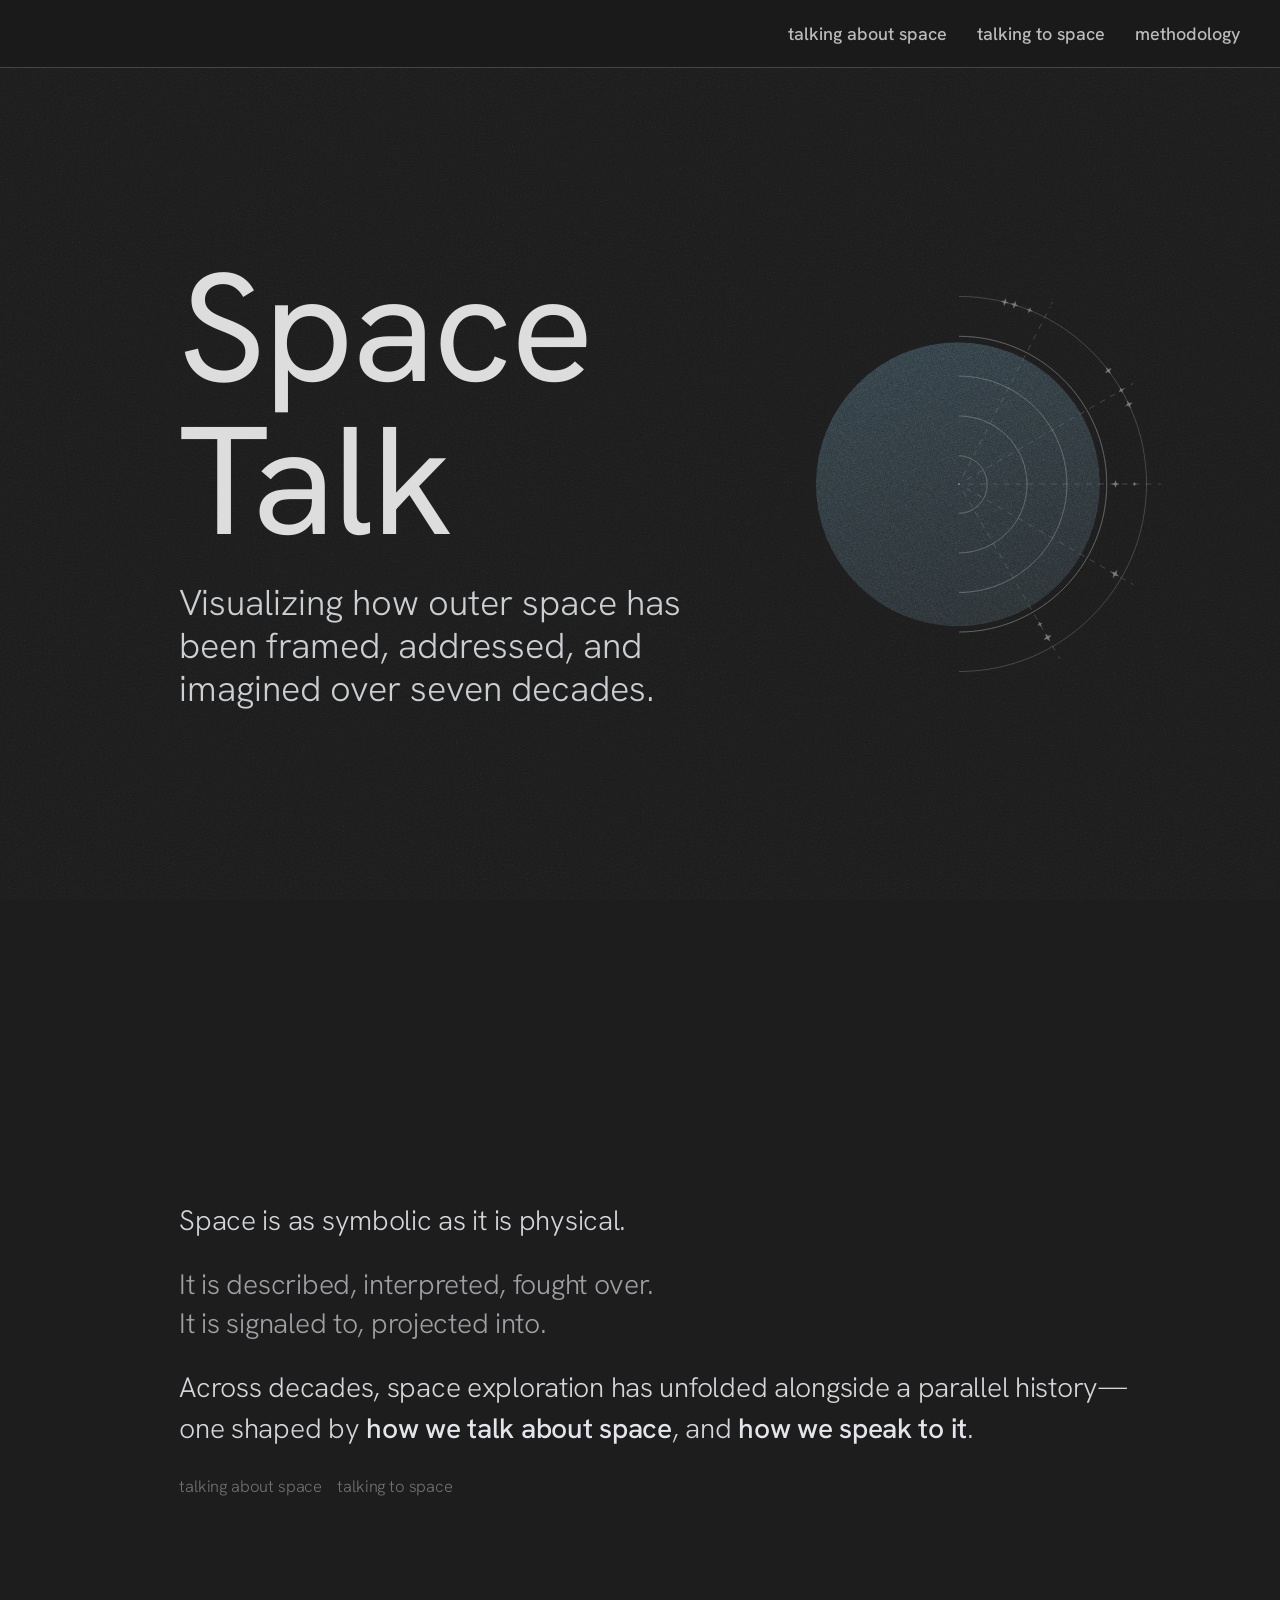
==== index.html @ d5fe33ab "landing / intro copy" ====
<!DOCTYPE html>
<html lang="en">
<head>
  <meta charset="UTF-8">
  <meta name="viewport" content="width=device-width, initial-scale=1.0">
  <title>Space Talk</title>
  <link rel="stylesheet" href="styles.css">
</head>
<body class="tts-body">

<!-- Grain filter for landing page hero texture only -->
<svg aria-hidden="true" width="0" height="0" style="position:absolute;overflow:hidden;clip:rect(0,0,0,0)" focusable="false">
  <defs>
    <filter id="landing-grain" x="0%" y="0%" width="100%" height="100%" color-interpolation-filters="sRGB">
      <feTurbulence type="fractalNoise" baseFrequency="0.62" numOctaves="4" stitchTiles="stitch" result="n"/>
      <feColorMatrix in="n" type="saturate" values="0" result="gn"/>
      <feBlend in="SourceGraphic" in2="gn" mode="soft-light" result="b"/>
      <feComposite in="b" in2="SourceGraphic" operator="in"/>
    </filter>
  </defs>
</svg>

<nav>
  <span class="nav-logo"><a href="index.html">Space Talk</a></span>
  <div class="nav-links">
    <a href="talking_about_space.html"><span class="nav-words"><span class="nav-word">talking</span><span class="nav-word">about</span><span class="nav-word">space</span></span></a>
    <a href="talking_to_space.html"><span class="nav-words"><span class="nav-word">talking</span><span class="nav-word">to</span><span class="nav-word">space</span></span></a>
    <a href="#">methodology</a>
  </div>
</nav>

<div class="tts-page landing-page">

  <!-- Hero: full viewport, title + diagram, grain texture contained here -->
  <header class="landing-hero">
    <div class="landing-hero-component">
      <div class="landing-hero-content">
        <h1>Space Talk</h1>
        <p class="landing-subtitle">Visualizing how outer space has been framed, addressed, and imagined over seven decades.</p>
      </div>
      <div class="landing-hero-diagram" aria-hidden="true"></div>
      <div class="landing-hero-circle" aria-hidden="true"></div>
    </div>
  </header>

  <section class="landing-intro" aria-label="Project introduction">
  <div class="landing-intro-inner">
    
    <p class="landing-intro-line landing-intro-line--lead">
      Space is as symbolic as it is physical.
    </p>

    <div class="landing-intro-pair">
      <p class="landing-intro-line landing-intro-line--pair">
        It is described, interpreted, fought over.
      </p>
      <p class="landing-intro-line landing-intro-line--pair">
        It is signaled to, projected into.
      </p>
    </div>

    <div class="landing-intro-tail">
      <p class="landing-intro-line">
        Across decades, space exploration has unfolded alongside a parallel history—
      </p>
      <p class="landing-intro-line landing-intro-line--echo">
        one shaped by <strong>how we talk about space</strong>, and <strong>how we speak to it</strong>.
      </p>
    </div>

    <p class="landing-entry-placeholder"><a href="talking_about_space.html">talking about space</a> &nbsp;&nbsp; <a href="talking_to_space.html">talking to space</a></p>

  </div>
</section>

</div>

</body>
</html>
---- styles.css ----
@import url('https://fonts.googleapis.com/css2?family=Hanken+Grotesk:wght@300;400;500;600;700&family=Geist+Mono:wght@400;600&display=swap');

*, *::before, *::after { box-sizing: border-box; margin: 0; padding: 0; }

:root {
  --nav-h: 68px; /* fixed nav: 18px padding top + 18px padding bottom + ~32px content */
  --bg: #1d1d1d;
  --c0: #dddddd;
  --c80: rgba(232,232,232,0.88);
  --c65: rgba(232,232,232,0.78);
  --c50: rgba(232,232,232,0.66);
  --c35: rgba(232,232,232,0.56);
  --c20: rgba(232,232,232,0.20);
  --c10: rgba(232,232,232,0.10);
  --font: 'Hanken Grotesk', system-ui, sans-serif;
  --font-main: 'Hanken Grotesk', system-ui, sans-serif;
  --font-mono: 'Geist Mono', monospace;
  --accent-yellow: rgba(214, 208, 121, 0.9);
}

body {
  background: var(--bg);
  font-family: var(--font);
  color: var(--c0);
  -webkit-font-smoothing: antialiased;
  overflow-x: hidden;
}

body.tts-body {
  overflow-x: visible;
}

/* ══════════════════════════════════════════════════════
   GLOBAL GRAIN TEXTURE — talking about / talking to space
   Mirrors the landing-hero::before approach exactly:
   filter applied to a solid bg-coloured layer at fixed opacity.
   The SVG filter is defined inline in each HTML file as #page-grain.
   ══════════════════════════════════════════════════════ */
body.tas-body::after,
body.tts-body::after {
  display: none;
}

/* ══════════════════════════════════════════════════════
   NAV
   ══════════════════════════════════════════════════════ */
nav {
  display: flex; justify-content: space-between; align-items: center;
  padding: 0 40px;
  height: var(--nav-h);
  border-bottom: 0.5px solid rgba(240,240,240,0.20);
  background: #1a1a1a;
  position: fixed; top: 0; left: 0; right: 0; z-index: 10000;
  gap: 20px;
  box-sizing: border-box;
}
.nav-logo {
  font-family: var(--font-main);
  font-size: 20px; font-weight: 600;
  color: var(--c0); display: none;
}
/* Hide logo on landing page only */
body.tts-body:has(.landing-page) .nav-logo { display: none; }
/* Show logo on talking about space and talking to space */
body.tas-body .nav-logo { display: block; }
body.tts-body:not(:has(.landing-page)) .nav-logo { display: block; }
.nav-logo a { color: var(--c0); text-decoration: none; transition: color 0.15s; }
.nav-logo a:hover { color: var(--c65); }
.nav-logo a:visited { color: var(--c0); }
.nav-links { display: flex; gap: 30px; align-items: center; margin-left: auto; }
.nav-links a {
  font-family: var(--font); font-size: 18px; font-weight: 500;
  color: var(--c65); text-decoration: none; transition: color 0.15s;
}
.nav-links a:hover { color: var(--c0); }
.nav-links a.active { color: var(--c0); border-bottom: 1px solid var(--c0); padding-bottom: 1px; }
.nav-words { display: inline; white-space: nowrap; }
.nav-word { display: inline; }
.nav-word + .nav-word::before { content: " "; }
/* Custom nav dropdown — replaces native <select> */
.nav-dropdown {
  position: relative;
}
.nav-dropdown-trigger {
  font-family: var(--font); font-size: 18px; font-weight: 500;
  color: var(--c65); background: transparent; border: none;
  cursor: pointer; padding: 0; transition: color 0.15s;
  display: flex; align-items: center; gap: 5px; line-height: 1;
  text-decoration: none; user-select: none;
}
.nav-dropdown-trigger:hover { color: var(--c0); }
.nav-dropdown-trigger svg { opacity: 0.5; transition: opacity 0.15s, transform 0.15s; flex-shrink: 0; }
.nav-dropdown:hover .nav-dropdown-trigger svg { opacity: 1; transform: rotate(180deg); }
/* invisible bridge so the menu doesn't close when moving from trigger to menu */
.nav-dropdown::after {
  content: ''; position: absolute; top: 100%; left: -20px; right: -20px;
  height: 16px;
}
.nav-dropdown-menu {
  display: none; flex-direction: column;
  position: absolute; top: calc(100% + 14px); right: 0;
  background: #1e1e1e; border: 0.5px solid rgba(240,240,240,0.15);
  min-width: 100px; z-index: 400;
  box-shadow: 0 8px 32px rgba(0,0,0,0.50);
}
.nav-dropdown:hover .nav-dropdown-menu { display: flex; }
.nav-dropdown-item {
  font-family: var(--font); font-size: 15px; font-weight: 400;
  color: var(--c65); text-decoration: none; padding: 9px 20px;
  transition: color 0.12s, background 0.12s; white-space: nowrap;
  display: block; text-align: center;
}
.nav-dropdown-item:hover { color: var(--c0); background: rgba(240,240,240,0.06); font-weight: 600; text-decoration: underline; text-underline-offset: 2px; }
.nav-dropdown-item.active { color: var(--c0); font-weight: 600; }

/* ══════════════════════════════════════════════════════
   PAGE WRAPPERS
   ══════════════════════════════════════════════════════ */
.page     { padding: 36px 100px 80px; padding-top: calc(36px + var(--nav-h)); }

/* Talking about space — column layout so the trends stage can grow with the viewport */
/* `overflow-x: hidden` breaks `position: sticky` for descendants in Chromium; clip avoids horizontal scroll without that side effect. */
body.tas-body {
  overflow-x: clip;
  /* Horizontal inset for `.tas-sticky-chrome` and page gutters */
  --tas-page-pad-x: 100px;
}

.tas-body .page.tas-page {
  display: flex;
  flex-direction: column;
  min-height: 100dvh;
  box-sizing: border-box;
  padding-top: calc(24px + var(--nav-h));
  /* Reduce extra scroll past last chart */
  padding-bottom: 8px;
}

/* Shared page title; section charts have their own h2 + subtitle + controls */
.tas-page-hero {
  flex-shrink: 0;
  margin-bottom: clamp(28px, 4vh, 48px);
  max-width: min(72ch, 100%);
}
.tas-page-title {
  font-family: var(--font-main);
  font-size: clamp(36px, 4.6vw, 46px);
  font-weight: 300;
  line-height: 1.05;
  color: var(--c0);
  margin: 0;
  letter-spacing: -0.02em;
}

/* On this page, chart titles carry the page-title hierarchy */
#rank-section-title,
#bubble-section-title {
  font-family: var(--font-main);
  font-size: clamp(36px, 4.6vw, 46px);
  font-weight: 300;
  line-height: 1.05;
  color: var(--c0);
  letter-spacing: -0.02em;
}

.rank-section {
  flex-shrink: 0;
  flex: 1 1 auto;
  min-height: 0;
  width: 100%;
  display: flex;
  flex-direction: column;
  margin-top: clamp(16px, 2.5vh, 36px);
  padding-left: clamp(20px, 4vw, 100px);
  box-sizing: border-box;
}
.chart-header {
  max-width: 100%;
  margin-bottom: 2px;
}
/* Rank section uses same heading class as Planets (`.bubble-title`) for matching hierarchy */
.chart-header--rank .bubble-title {
  margin: 2px 0 10px;
}
.page-subtitle--rank {
  min-height: 0;
  max-width: min(72ch, 100%);
  margin-bottom: 4px;
}

/* Editorial annotation line under trends subtitle */
.rank-annotation {
  /* More readable measure; keep tight to chart */
  margin: 12px 0 20px;
  max-width: min(92ch, 100%);
  padding-left: 16px;
  border-left: 1px solid rgba(255, 255, 255, 0.60);
  font-family: var(--font-main);
  font-size: 16px;
  line-height: 1.55;
  font-style: italic;
  color: rgba(240, 240, 240, 0.72);
  /* Reduced height to give more space to chart */
  min-height: 40px;
}
.rank-annotation:empty {
  display: none;
  min-height: 0;
}
.rank-toolbar,
.bubble-toolbar {
  margin-top: 0;
  margin-bottom: 0;
}
.filters.filters--inline {
  margin-bottom: 10px;
}
@media (min-width: 769px) {
  .filters.filters--inline {
    margin-bottom: 14px;
  }
}
/* Planets: pull bubble chart a touch closer to source selects (trends section unchanged) */

/* (transition panel now uses .scrolly-pull directly — no wrapper needed) */

/* Animate chart lines from left to right on initial load */
/* (Animation is injected via injectTrendsAnimationCSS() in JS) */
/* Do not redefine here - let the JS-injected animation take priority */

/* Vertical decade grid lines: dashed style */
.rank-svg line[class*="decade"],
.rank-svg line[stroke-dasharray] {
  stroke-dasharray: 3, 3;
}
.bubble-header .filters.filters--inline {
  margin-bottom: 10px;
}
@media (min-width: 769px) {
  .bubble-header .filters.filters--inline {
    margin-bottom: 14px;
  }
}
.bubble-section {
  /* Flex column so the viz can be vertically centered in remaining viewport */
  flex: 1 1 auto;
  min-height: 0; /* inside scrolly: do not demand full viewport height */
  display: flex;
  flex-direction: column;
  margin-top: clamp(16px, 2vh, 40px); /* tighter top margin inside the sticky frame */
}

/* Outside scrolly (standalone page), restore the spacious margin */
.page > .bubble-section {
  min-height: calc(100dvh - var(--nav-h));
  margin-top: clamp(40px, 6vh, 88px);
}

/* Standalone planets section when outside scrolly structure (after transition section) */
.tas-page > .bubble-section {
  min-height: calc(100dvh - var(--nav-h));
  margin-top: clamp(40px, 6vh, 88px);
  width: 100%;
  padding-left: clamp(20px, 4vw, 100px);
  padding-right: clamp(20px, 4vw, 100px);
  box-sizing: border-box;
}

/* Center the legend + cluster vertically within the section */
body.tas-body .bubble-section #legend-chart-wrap {
  flex: 1 1 auto;
  min-height: 0;
  align-items: center;
  margin-top: auto;
  margin-bottom: auto;
}
body.tas-body .bubble-section #chart-wrap {
  display: flex;
  align-items: center;
  min-height: 0;
  margin-left: 108px;
}
/* Align bubble chart SVG with rank chart data area */
body.tas-body .bubble-section #bubble-svg {
  margin-left: -108px;
  width: calc(100% + 108px);
}
/* In drilldown: remove right padding from planets section so drilldown SVG can 
   reach the same right edge as the rank chart. The right padding of the rank chart
   section (rank-section) is 0; planets section normally has padding-right. */
body.tas-body .bubble-section.drilldown-active {
  padding-right: 0;
}
/* Drilldown only: SVG spans the full legend-chart-wrap width.
   chart-wrap has margin-left:108px so the SVG pulls left by 108px to recover that space.
   The SVG viewBox is set to legend-chart-wrap.clientWidth in drillSvgW(), so the
   rendered canvas exactly matches the rank chart above. */
body.tas-body .bubble-section #bubble-svg.drilldown-svg {
  margin-left: -108px;
  width: calc(100% + 108px);
  overflow: visible;
  display: block;
}
.bubble-header-main .bubble-drill-row {
  margin-top: 4px;
  margin-bottom: 6px; /* keep back button clear of SVG on short screens */
}
.bubble-drill-row {
  display: flex;
  flex-direction: row;
  flex-wrap: wrap;
  align-items: center;
  gap: 12px 20px;
  padding-top: 4px;
  /* Reserve space so switching between overview/drilldown doesn't shift layout */
  min-height: 44px;
  width: 100%;
  max-width: 100%;
  box-sizing: border-box;
}
/* In overview mode (hidden), collapse completely to allow bubbles to move up */
.bubble-drill-row[hidden] {
  display: none !important;
  visibility: hidden;
  pointer-events: none;
  min-height: 0;
  padding: 0;
  margin: 0;
}
.bubble-drill-label {
  font-family: var(--font-main);
  margin-left: auto;
  text-align: right;
  min-width: 0;
  line-height: 1.25;
}
/* Theme/actor title: sized up; color set inline to match rank-chart stroke (lightenHex + TREND_CHART_LIGHTEN) */
.bubble-drill-label .bubble-drill-name {
  font-size: clamp(22px, 2.5vw, 30px);
  font-weight: 500;
  letter-spacing: -0.02em;
}
button.bubble-back.back-link {
  background: none;
  border: none;
  padding: 8px 4px 8px 0;
  margin-top: 0;
  font-family: var(--font-mono);
  font-size: 18px;
  font-weight: 500;
  letter-spacing: 0.06em;
  line-height: 1.2;
  text-align: left;
  min-height: 44px;
  display: none;
  align-items: center;
  box-sizing: border-box;
}
.bubble-drill-row .bubble-back.back-link.visible {
  display: inline-flex;
}

/* TTS: hero (full viewport) + viz screen (full viewport) + detail */
.tts-page {
  padding: 28px 100px 18px;
  padding-top: calc(22px + var(--nav-h));
  margin-left: 0;
  max-width: 100%;
  overflow: visible;
  position: relative;
  display: flex;
  flex-direction: column;
  min-height: calc(100dvh - var(--nav-h));
}

body.tts-body .tts-page {
  padding-left: clamp(20px, 4vw, 72px);
  padding-right: clamp(20px, 4vw, 72px);
  min-height: auto;
  width: 100%;
  min-width: 0;
  max-width: 100%;
  box-sizing: border-box;
}
/* Landing page: full-bleed column layout with no side padding (sections control their own) */
body.tts-body .tts-page.landing-page {
  padding: 0;
  display: flex;
  flex-direction: column;
}

.tts-page #chart-wrap::after {
  display: none;
}

/* Talking to space — first screen: title + intro
   Height matches viewport below fixed nav + page top offset (22px), so the viz block
   does not peek above the fold. */
.page-hero {
  flex-shrink: 0;
  width: calc(100% + clamp(20px, 4vw, 72px));
  min-width: 0;
  max-width: none;
  min-height: calc(100svh - var(--nav-h) - 22px);
  display: flex;
  flex-direction: column;
  justify-content: center;
  box-sizing: border-box;
  padding: 12px 0 28px;
  margin-right: calc(-1 * clamp(20px, 4vw, 72px));
}

.hero-container {
  width: 100%;
  height: 100%;
  display: grid;
  grid-template-columns: 1fr 1fr;
  gap: clamp(20px, 4vw, 60px);
  align-items: center;
  box-sizing: border-box;
  padding: 0 clamp(12px, 3vw, 40px);
}
.hero-inner {
  width: 100%;
  max-width: 100%;
  text-align: left;
  min-width: 0;
}
.hero-inner h1 {
  margin: 0 0 1.2em;
  font-size: clamp(40px, 7.5vw, 88px);
  font-weight: 300;
  line-height: 1.02;
  letter-spacing: -0.02em;
}
.scrolly-pull .accent {
  font-style: normal;
  color: var(--accent-yellow);
}
.accent {
  font-style: italic;
  color: var(--accent-yellow);
}
.page-intro {
  font-family: var(--font-main);
  font-size: clamp(18px, 1.75vw, 24px);
  font-weight: 300;
  line-height: 1.45;
  letter-spacing: -0.01em;
  color: rgba(240, 240, 240, 0.92);
  max-width: min(32rem, 100%);
  margin: 0;
  min-height: 1.5em;
}
.hero-inner .back-link {
  display: block;
  margin-top: 18px;
}
.hero-image-wrap {
  width: 100%;
  height: 100%;
  display: flex;
  align-items: center;
  justify-content: flex-end;
  min-width: 0;
  overflow: visible;
}
.hero-image {
  width: 100%;
  height: 50vh;
  max-height: 60vh;
  object-fit: contain;
  opacity: 0.1;
  pointer-events: none;
}

/* Desktop: visual opener is scrolly — keep hero in DOM for #page-title + decade JS (visually hidden) */
@media (min-width: 901px) {
  body.tts-body .tts-page > .page-hero {
    position: absolute;
    width: 1px;
    height: 1px;
    padding: 0;
    margin: -1px;
    overflow: hidden;
    clip-path: inset(50%);
    white-space: nowrap;
    border: 0;
  }
  body.tas-body .page.tas-page > .page-hero {
    position: absolute;
    width: 1px;
    height: 1px;
    padding: 0;
    margin: -1px;
    overflow: hidden;
    clip-path: inset(50%);
    white-space: nowrap;
    border: 0;
  }
}

/* Talking to space — intro scrolly (desktop): rail sets scroll height; sticky panel switches via [data-phase] */
#scrolly {
  position: relative;
  width: 100%;
  min-width: 0;
  overflow-x: clip;
}

#tas-charts-scrolly {
  position: relative;
  width: 100%;
  min-width: 0;
  overflow-x: clip;
}

@media (max-width: 900px) {
  /* On mobile, scrolly sections flow as normal vertical content — no sticky, no rail. */
  #scrolly,
  #tas-charts-scrolly {
    display: block;
  }

  /* Rail is just spacer height for desktop scroll — hide on mobile */
  #scrolly .scrolly-rail,
  #tas-charts-scrolly .scrolly-rail {
    display: none;
  }

  /* Undo the desktop grid-overlap stacking */
  #scrolly .scrolly-stack,
  #tas-charts-scrolly .scrolly-stack {
    display: block;
  }

  /* Sticky panel becomes normal flow */
  #scrolly .scrolly-sticky,
  #tas-charts-scrolly .scrolly-sticky {
    position: static;
    height: auto;
    min-height: 0;
    max-height: none;
    width: 100%;
  }

  #scrolly .scrolly-sticky-inner,
  #tas-charts-scrolly .scrolly-sticky-inner {
    position: static;
    width: 100%;
    max-width: 100%;
    padding: 0 clamp(20px, 5vw, 40px);
    height: auto;
    min-height: 0;
  }

  /* Show all panels as stacked blocks — remove opacity/visibility/absolute hiding */
  #scrolly .scrolly-panel,
  #tas-charts-scrolly .scrolly-panel {
    position: static;
    opacity: 1;
    visibility: visible;
    height: auto;
    max-height: none;
    display: block;
    transition: none;
    margin-bottom: clamp(32px, 6vh, 64px);
  }

  /* Intro panel (big title + lede): show as normal page hero */
  #scrolly .scrolly-panel[data-panel="intro"] {
    padding: clamp(32px, 6vh, 64px) 0 clamp(20px, 4vh, 40px);
  }

  /* Hazard image panels (frontier/race/risk/market): stacked layout */
  #scrolly .scrolly-panel[data-panel="frontier"],
  #scrolly .scrolly-panel[data-panel="race"],
  #scrolly .scrolly-panel[data-panel="risk"],
  #scrolly .scrolly-panel[data-panel="market"] {
    padding: clamp(24px, 4vh, 48px) 0;
    flex-direction: column;
    align-items: flex-start;
  }

  /* Protagonists panel */
  #scrolly .scrolly-panel[data-panel="protagonists"] {
    padding: clamp(24px, 4vh, 48px) 0;
  }

  /* Hazard images on mobile: smaller, inline right of text */
  .scrolly-hazard-image {
    position: static;
    display: block;
    max-width: 80vw;
    max-height: 40vh;
    opacity: 0.35;
    margin: clamp(16px, 3vh, 28px) 0 0;
    transform: none;
  }

  /* Progressive pull text */
  .scrolly-progressive {
    padding: 0;
  }

  /* Intro block on mobile */
  .scrolly-intro-block {
    min-height: 0;
    padding: 0;
  }

  /* Talking-to-space split layout: stack to single column */
  .scrolly-split {
    grid-template-columns: 1fr;
    gap: clamp(16px, 3vh, 24px);
  }
  .scrolly-split--img-right {
    grid-template-columns: 1fr;
  }
  .scrolly-col--img {
    order: -1;
  }
  .scrolly-photo {
    max-width: min(280px, 75vw);
    max-height: min(45vh, 340px);
  }

  /* Abundance lines on mobile: all visible, no triggers needed */
  .scrolly-line {
    opacity: 1;
    transform: none;
    transition: none;
  }
  .scrolly-line--intro {
    opacity: 1;
    white-space: normal;
    transition: none;
  }
  .scrolly-line--protagonists {
    opacity: 1;
    transform: none;
    transition: none;
  }

  /* Rank chart panel on mobile */
  #tas-charts-scrolly .scrolly-panel[data-panel="trends"] {
    padding: clamp(16px, 3vh, 32px) 0;
  }

  /* Rank stage on mobile: don't demand full vh */
  .rank-stage {
    min-height: min(62vh, calc(100dvh - 140px));
    max-height: min(72vh, calc(100dvh - 80px));
    width: 100%;
    max-width: 100%;
    margin-left: 0;
    padding: 4px 0 6px 0;
  }

  /* Rank section on mobile: left pad matches page gutter */
  .rank-section {
    padding-left: clamp(20px, 5vw, 40px);
    margin-top: clamp(20px, 3vh, 40px);
  }

  /* Intro image is decorative background — hide on mobile */
  .scrolly-intro-image {
    display: none;
  }

  /* Intro block: no full-screen height demand on mobile */
  .scrolly-intro-block {
    min-height: 0;
    padding: clamp(12px, 2vh, 24px) 0;
  }

  /* Display title in intro panel: smaller on mobile */
  .scrolly-display-title {
    font-size: clamp(28px, 7vw, 44px);
  }

  /* Pull text: normal size on mobile */
  .tas-body #scrolly .scrolly-pull {
    font-size: clamp(18px, 4.5vw, 26px);
    padding: 0;
  }

  /* Lede text in intro */
  .scrolly-lede {
    font-size: clamp(16px, 4vw, 20px);
  }

  /* Protagonists lines: always visible on mobile (no scroll-reveal) */
  .scrolly-line--protagonists {
    opacity: 1 !important;
    transform: none !important;
  }

  /* Talking_to_space page-hero on mobile */
  .tts-page .page-hero {
    min-height: 0;
    height: auto;
    padding: clamp(20px, 4vh, 40px) clamp(20px, 5vw, 40px) clamp(16px, 3vh, 32px);
  }

}

.scrolly-stack {
  display: grid;
  grid-template-columns: 1fr;
  grid-template-rows: 1fr;
}

.scrolly-stack > * {
  grid-area: 1 / 1;
  min-width: 0;
}

.scrolly-rail {
  display: flex;
  flex-direction: column;
  pointer-events: none;
  z-index: 0;
}

.scrolly-track {
  flex-shrink: 0;
  width: 100%;
  min-height: 100vh;
  box-sizing: border-box;
}

/* Last track needs extra height to give the protagonists panel dwell time */
.scrolly-track[data-scrolly-phase="protagonists"] {
  min-height: 160vh;
}

/* "done" track: fires almost instantly — the sticky fades out, then the next
   section (rank chart or viz-screen) is already entering the viewport from below.
   The fade transition (0.22s on the panel) handles the visual handoff cleanly. */
.scrolly-track[data-scrolly-phase="done"] {
  min-height: 10px;
}

.scrolly-track--curtain {
  min-height: 50vh;
}

.scrolly-track--abundance {
  display: flex;
  flex-direction: column;
  justify-content: space-evenly;
}

.abundance-trigger {
  height: 20vh;
  width: 100%;
}

.abundance-trigger--pause {
  height: 65vh;
}

.protagonists-trigger {
  height: 20vh;
  width: 100%;
}

.protagonists-trigger--pause {
  height: 65vh;
}

.scrolly-sticky {
  position: sticky;
  top: calc(var(--nav-h) + 10px);
  z-index: 1;
  align-self: start;
  width: 100%;
  min-height: calc(100svh - var(--nav-h) - 20px);
  height: calc(100svh - var(--nav-h) - 20px);
  max-height: calc(100dvh - var(--nav-h) - 20px);
  display: flex;
  align-items: stretch;
  justify-content: center;
}

.scrolly-sticky-inner {
  position: relative;
  width: 100%;
  max-width: min(1120px, 100%);
  margin: 0 auto;
  padding: 0 clamp(12px, 3vw, 40px);
  box-sizing: border-box;
  flex: 1;
  min-height: 0;
  overflow: visible;
}

/* Chart panels need the full viewport width — remove the 1120px cap so the
   bump chart and bubble chart use all available horizontal space. */
.scrolly-panel[data-panel="trends"] .scrolly-sticky-inner,
.scrolly-panel[data-panel="planets"] .scrolly-sticky-inner,
#tas-charts-scrolly .scrolly-sticky-inner {
  max-width: 100%;
}

.scrolly-panel {
  position: absolute;
  inset: 0;
  margin: auto;
  width: 100%;
  max-height: 100%;
  /* overflow: visible lets SVG end-labels and bubble charts paint past their own
     bounding boxes without clipping. The inner-scroll bug was caused by
     overflow: auto on a flex container with max-height — removing auto (not
     switching to hidden) is the correct fix. */
  overflow: visible;
  display: flex;
  align-items: center;
  justify-content: flex-start;
  opacity: 0;
  visibility: hidden;
  transition: opacity 0.22s ease, visibility 0.22s ease;
}

.scrolly-sticky-inner[data-phase="intro"] .scrolly-panel[data-panel="intro"],
.scrolly-sticky-inner[data-phase="pioneer"] .scrolly-panel[data-panel="pioneer"],
.scrolly-sticky-inner[data-phase="voyager"] .scrolly-panel[data-panel="voyager"],
.scrolly-sticky-inner[data-phase="arecibo"] .scrolly-panel[data-panel="arecibo"],
.scrolly-sticky-inner[data-phase="abundance"] .scrolly-panel[data-panel="abundance"],
.scrolly-sticky-inner[data-phase="projection"] .scrolly-panel[data-panel="projection"],
.scrolly-sticky-inner[data-phase="frontier"] .scrolly-panel[data-panel="frontier"],
.scrolly-sticky-inner[data-phase="race"] .scrolly-panel[data-panel="race"],
.scrolly-sticky-inner[data-phase="risk"] .scrolly-panel[data-panel="risk"],
.scrolly-sticky-inner[data-phase="market"] .scrolly-panel[data-panel="market"],
.scrolly-sticky-inner[data-phase="protagonists"] .scrolly-panel[data-panel="protagonists"],
.scrolly-sticky-inner[data-phase="discovery"] .scrolly-panel[data-panel="discovery"],
.scrolly-sticky-inner[data-phase="rivalry"] .scrolly-panel[data-panel="rivalry"],
.scrolly-sticky-inner[data-phase="summary"] .scrolly-panel[data-panel="summary"],
.scrolly-sticky-inner[data-phase="trends"] .scrolly-panel[data-panel="trends"],
.scrolly-sticky-inner[data-phase="planets"] .scrolly-panel[data-panel="planets"] {
  opacity: 1;
  visibility: visible;
}

/* Chart panels must fill the sticky frame as a flex column so charts can size to available height */
.scrolly-panel[data-panel="trends"],
.scrolly-panel[data-panel="planets"] {
  align-items: stretch;
  justify-content: flex-start;
  display: flex;
  flex-direction: column;
  /* Breathing room so charts don't press against nav or bottom edge */
  padding-top: clamp(8px, 1.5vh, 20px);
  padding-bottom: clamp(10px, 2vh, 28px);
}

.scrolly-sticky-inner[data-phase="curtain"] .scrolly-panel[data-panel="abundance"] {
  opacity: 0.22;
  visibility: visible;
}

/* Fade out protagonists panel as it exits during curtain phase (intro scrolly section) */
.scrolly-sticky-inner[data-phase="curtain"] .scrolly-panel[data-panel="protagonists"] {
  opacity: 0.22;
  visibility: visible;
}

/* "done" and "blank" phases: no panel visible.
   "done" = zone 1 fade-out after protagonists.
   "blank" = zone 2 intro before rank chart appears — keeps the sticky frame
   invisible while the section first enters the viewport so the rank chart
   switches in-place on scroll rather than rising from below. */
.scrolly-sticky-inner[data-phase="done"] .scrolly-panel,
.scrolly-sticky-inner[data-phase="blank"] .scrolly-panel {
  opacity: 0;
  visibility: hidden;
}

.scrolly-panel[data-panel="intro"] {
  align-items: stretch;
  justify-content: flex-start;
  overflow: visible;
}

/* Progressive panels: anchor top so the first line stays fixed as more lines stack below */
.scrolly-panel[data-panel="frontier"],
.scrolly-panel[data-panel="race"],
.scrolly-panel[data-panel="risk"],
.scrolly-panel[data-panel="market"] {
  align-items: flex-start;
  /* Position content so the first line sits at ~45% height (visually centered),
     and subsequent lines grow downward from that anchor */
  padding-top: calc(45vh - var(--nav-h) - 2em);
}

/* Protagonists and transition panels: same vertical anchor as frontier panels
   so all interstitial text screens sit at the same height on screen. */
.scrolly-panel[data-panel="protagonists"],
.scrolly-panel[data-panel="transition"] {
  align-items: flex-start;
  padding-top: calc(45vh - var(--nav-h) - 2em);
}

.scrolly-intro-image {
  position: absolute;
  right: -12vw;
  top: 50%;
  transform: translateY(-50%);
  pointer-events: none;
  z-index: 0;
  transition: opacity 0.22s ease;
}

.scrolly-intro-image img {
  height: min(110vh, 880px);
  width: auto;
  opacity: 0.065;
  mix-blend-mode: screen;
  pointer-events: none;
  object-fit: contain;
  display: block;
  transform: translateX(15%);
}

.scrolly-intro-block {
  width: 100%;
  max-width: min(50rem, 100%);
  min-height: min(100%, calc(100svh - var(--nav-h) - 48px));
  display: flex;
  flex-direction: column;
  justify-content: center;
  gap: clamp(24px, 4.5vh, 40px);
  box-sizing: border-box;
  padding: clamp(12px, 3vh, 36px) 0;
  margin-right: auto;
  margin-left: 0;
}

.scrolly-display-title {
  margin: 0;
  font-family: var(--font-main);
  font-size: clamp(34px, 5.8vw, 72px);
  font-weight: 300;
  line-height: 1.06;
  letter-spacing: -0.025em;
  color: var(--c0);
}

.scrolly-lede {
  margin: 0;
  width: 100%;
  max-width: 34rem;
  font-family: var(--font-main);
  font-size: 24px;
  font-weight: 300;
  line-height: 1.45;
  letter-spacing: -0.01em;
  color: rgba(240, 240, 240, 0.92);
}

.scrolly-split {
  display: grid;
  grid-template-columns: minmax(0, 0.95fr) minmax(0, 1.05fr);
  gap: clamp(16px, 3.5vw, 36px);
  align-items: center;
  width: 100%;
  max-width: 100%;
}

.scrolly-split--img-right {
  grid-template-columns: minmax(0, 1.05fr) minmax(0, 0.95fr);
}

@media (max-width: 720px) {
  .scrolly-split {
    grid-template-columns: 1fr;
  }
  .scrolly-split--img-right {
    grid-template-columns: 1fr;
  }
}

.scrolly-col--img {
  display: flex;
  align-items: center;
  justify-content: center;
}

.scrolly-img-wrap {
  display: flex;
  flex-direction: column;
  align-items: center;
  gap: 10px;
}

.scrolly-photo,
.scrolly-bitmap {
  max-width: 100%;
  height: auto;
  object-fit: contain;
  border-radius: 4px;
  filter: saturate(0.4) brightness(0.92);
}

.scrolly-photo {
  max-width: min(320px, 100%);
  max-height: min(55vh, 420px);
}

.scrolly-bitmap {
  width: 100%;
  max-width: min(480px, 100%);
  image-rendering: pixelated;
  image-rendering: crisp-edges;
}


.scrolly-object-label {
  margin: 12px 0 0;
  font-family: var(--font-mono);
  font-size: 11px;
  letter-spacing: 0.12em;
  color: var(--accent-yellow);
  text-transform: uppercase;
  text-align: left;
  opacity: 0.8;
}

.scrolly-object {
  margin: 0 0 12px;
  font-family: var(--font-main);
  font-size: clamp(22px, 2.4vw, 32px);
  font-weight: 300;
  line-height: 1.15;
  color: var(--c0);
}

.scrolly-body {
  margin: 0;
  font-family: var(--font-main);
  font-size: 19px;
  line-height: 1.55;
  color: rgba(235, 238, 242, 0.82);
  max-width: 45ch;
}

.scrolly-line--intro {
  color: rgba(235, 238, 242, 0.88);
  font-size: clamp(22px, 2.6vw, 30px) !important;
  margin-bottom: 0.6em;
  opacity: 0;
  transform: none !important;
  transition: opacity 0.5s cubic-bezier(0.25, 0.46, 0.45, 0.94) !important;
  white-space: nowrap; /* keep each intro line on one line */
}

.scrolly-line--intro.visible {
  opacity: 1;
}

.scrolly-line--spacer {
  height: 1.2em;
  opacity: 0 !important;
  pointer-events: none;
}

.scrolly-pull {
  margin: 0;
  max-width: 100%;
  font-family: var(--font-main);
  font-size: clamp(17px, 1.6vw, 21px);
  font-weight: 400;
  line-height: 1.5;
  color: rgba(238, 240, 245, 0.88);
  padding: 0 clamp(12px, 3vw, 40px);
  box-sizing: border-box;
  width: 100%;
}

/* Large pull text for talking about space scrolly panels (zone 1 and zone 2 interstitials) */
.tas-body #scrolly .scrolly-pull {
  font-size: clamp(21px, 2.5vw, 38px);
  font-weight: 300;
  line-height: 1.3;
}

/* Standalone transition section: scrolls naturally from bottom up */
.tas-transition-section {
  width: 100%;
  min-height: calc(100dvh - var(--nav-h));
  display: flex;
  align-items: flex-start;
  justify-content: flex-start;
  padding: calc(45vh - var(--nav-h) - 2em) clamp(12px, 3vw, 40px);
  box-sizing: border-box;
  background: var(--bg);
}

.tas-transition-section .scrolly-pull {
  font-size: clamp(21px, 2.5vw, 38px);
  font-weight: 300;
  line-height: 1.3;
  max-width: min(72ch, 100%);
}

.scrolly-progressive {
  text-align: left;
  display: flex;
  flex-direction: column;
  align-items: flex-start;
  gap: 0;
  max-width: 100%;
  /* Anchor to top so stacking lines grow downward, never pushing first line up */
  justify-content: flex-start;
  align-self: flex-start;
}

/* Hazard headline images for frontier/race/risk/market sections */
.scrolly-hazard-image {
  position: fixed;
  right: clamp(0px, 0vw, 0px);
  top: 50%;
  transform: translateY(-50%);
  max-width: clamp(280px, 50vw, 650px);
  max-height: 65vh;
  object-fit: contain;
  opacity: 0.2;
  pointer-events: none;
  z-index: 100;
}

.scrolly-progressive-line {
  /* Align with the word 'frontier' via invisible prefix span */
  margin-top: 0.5em;
  margin-bottom: 0;
  margin-left: 0;
  padding-left: 0;
}

/* Invisible prefix that mirrors the width of "Across time, space has been a " */
.scrolly-progressive-indent {
  visibility: hidden;
  white-space: pre;
  pointer-events: none;
}

.scrolly-progressive .scrolly-pull {
  margin: 0;
}

.scrolly-progressive .scrolly-pull:first-child {
  margin-bottom: 0;
}

/* Protagonists panel lines (talking about space) - same fade-in effect as abundance lines */
.scrolly-line--protagonists {
  font-size: clamp(17px, 1.6vw, 21px);
  line-height: 1.4;
  margin: 0;
  padding: 0;
  opacity: 0;
  transform: translateY(15px);
  transition: opacity 0.5s cubic-bezier(0.25, 0.46, 0.45, 0.94), transform 0.5s cubic-bezier(0.25, 0.46, 0.45, 0.94);
  will-change: opacity, transform;
}

.scrolly-line--protagonists.visible {
  opacity: 1;
  transform: translateY(0);
}

/* Make protagonists lines match the large pull text size in talking about space */
.tas-body #scrolly .scrolly-line--protagonists {
  font-size: clamp(21px, 2.5vw, 38px);
  font-weight: 300;
  line-height: 1.3;
}

.scrolly-lines {
  display: flex;
  flex-direction: column;
  gap: 0.35em;
  /* No max-width: line--intro items use white-space:nowrap to stay on one line */
  text-align: left;
}

.scrolly-sticky-inner[data-phase="intro"] .scrolly-lines {
  max-width: none;
}

.scrolly-line {
  font-size: clamp(19px, 1.4rem, 22px);
  line-height: 1.4;
  margin: 0;
  padding: 0;
  opacity: 0;
  transform: translateY(15px);
  transition: opacity 0.5s cubic-bezier(0.25, 0.46, 0.45, 0.94), transform 0.5s cubic-bezier(0.25, 0.46, 0.45, 0.94);
  will-change: opacity, transform;
}

.scrolly-line.visible {
  opacity: 1;
  transform: translateY(0);
}

/* Second screen: CTA is its own flex row; filters+chart are the next row.
   `gap` + no sticky CTA guarantees the legend never stacks under/over the line. */
.viz-screen {
  flex-shrink: 0;
  width: 100%;
  min-width: 0;
  max-width: 100%;
  min-height: calc(100svh - var(--nav-h) - 22px);
  display: flex;
  flex-direction: column;
  align-items: stretch;
  box-sizing: border-box;
  padding: clamp(36px, 7vh, 80px) 0 0;
  margin: 0;
  gap: clamp(28px, 4.5vh, 52px);
  scroll-margin-top: calc(var(--nav-h) + 16px);
}
.decade-heading {
  flex-shrink: 0;
  min-width: 0;
  max-width: 100%;
  margin: 0 0 4px;
  padding: 0;
  font-family: var(--font-main);
  font-size: clamp(22px, 2.4vw, 30px);
  font-weight: 300;
  line-height: 1.15;
  letter-spacing: -0.02em;
  color: var(--c0);
}
.viz-hint {
  flex-shrink: 0;
  position: relative;
  z-index: 0;
  margin: 0;
  padding: 8px 0 4px;
  width: 100%;
  min-width: 0;
  max-width: 100%;
  box-sizing: border-box;
  font-family: var(--font-main);
  font-size: clamp(15px, 2.1vw, 24px);
  font-weight: 400;
  line-height: 1.35;
  color: rgba(240, 240, 240, 0.88);
  white-space: normal;
  overflow-wrap: anywhere;
  word-break: break-word;
  hyphens: manual;
}
.viz-hint-sub {
  display: block;
  margin-top: 0.12em;
}
.viz-main {
  flex: 1 1 auto;
  display: flex;
  flex-direction: row;
  align-items: stretch;
  min-width: 0;
  min-height: 0;
  max-width: 100%;
  gap: clamp(32px, 5.5vw, 80px);
  padding-top: 0;
}
.viz-chart-col {
  flex: 1 1 auto;
  display: flex;
  flex-direction: column;
  align-items: stretch;
  min-width: 0;
  max-width: 100%;
  min-height: 0;
}
.decade-toolbar {
  flex-shrink: 0;
  display: flex;
  flex-direction: column;
  align-items: flex-start;
  gap: 4px;
  padding: 0 0 10px;
  min-height: 0;
}
.decade-toolbar-title {
  margin: 0;
  padding: 0;
  font-family: var(--font-main);
  font-size: clamp(20px, 2.15vw, 28px);
  font-weight: 300;
  line-height: 1.15;
  letter-spacing: -0.02em;
  color: var(--c0);
}
.decade-toolbar .back-link {
  margin-top: 0;
}
.decade-toolbar[hidden] {
  display: none !important;
  padding: 0;
}
/* Decade drill-down: hide sidebar; widen chart column only after overview SVG is replaced (see JS) */
.viz-main.viz-main--decade-full .viz-sidebar {
  display: none !important;
}
.viz-main.viz-main--decade-full .viz-chart-col {
  flex: 1 1 auto;
  min-width: 0;
}
.viz-main.viz-main--decade-full .viz-stage {
  flex: 0 1 auto;
  width: 100%;
  min-width: 0;
  min-height: 0;
}
.viz-main.viz-main--decade-full #chart-inner {
  flex: 0 1 auto;
}
.viz-sidebar {
  flex: 0 0 auto;
  width: min(288px, 30vw);
  min-width: 0;
  max-width: 100%;
  display: flex;
  flex-direction: column;
  gap: 18px;
  padding-top: 0;
  box-sizing: border-box;
}
/* Reserves one line of space so “← all decades” never pushes the filter list down */
.sidebar-back-slot {
  flex-shrink: 0;
  min-height: 2.75rem;
  box-sizing: border-box;
}
.sidebar-back-slot .back-link {
  display: block;
  margin: 0;
}

/* Stage: chart only — width reserved by sidebar so diagram never sits under filters */
.viz-stage {
  position: relative;
  flex: 1 1 auto;
  min-width: 0;
  min-height: 0;
  max-width: 100%;
  width: auto;
  margin-top: 0;
  display: flex;
  flex-direction: column;
}
#legend-panel {
  position: relative;
  left: auto;
  top: auto;
  z-index: 1;
  margin: 0;
  max-width: 100%;
  width: 100%;
  display: flex;
  flex-direction: column;
  gap: 4px;
}
#chart-inner {
  width: 100%;
  min-width: 0;
  max-width: 100%;
  margin-left: 0;
  min-height: 0;
  flex: 1;
  position: relative;
  overflow: visible;
  align-self: stretch;
}
#star-svg {
  display: block;
  width: 100%;
}

#chart-wrap {
  position: relative;  /* For absolute positioning of cards within */
  width: 100%;
  opacity: 1;
  transition: opacity 150ms ease;
  flex: 1;
}

/* Bump chart: smooth dimming between selection / hover states */
#rank-svg .rank-series,
#rank-svg .rank-series-line,
#rank-svg .rank-end-label {
  transition: opacity 150ms ease;
}
/* Isolated bump lines: no hit-testing (set in JS + class) */
#rank-svg .rank-series.rank-series--ghost,
#rank-svg .rank-end-label.rank-label--ghost {
  pointer-events: none !important;
  cursor: default !important;
}

/* Bubble cluster groups: soft-focus dimming */
#bubble-svg .bubble-circle {
  transition: opacity 150ms ease;
}

/* Chart wrap no longer has reserved space — removed ::after pseudo-element */

/* ══════════════════════════════════════════════════════
   TYPOGRAPHY — shared across pages
   ══════════════════════════════════════════════════════ */
h1 {
  font-family: var(--font-main); font-size: clamp(36px, 4.6vw, 46px); font-weight: 300;
  line-height: 1; color: var(--c0); margin-bottom: 16px;
}

/* Subtitle — main descriptive line below h1, used on both pages */
.page-subtitle {
  font-family: var(--font-main);
  font-size: 18px; font-weight: 400;
  color: rgba(240,240,240,0.82);
  line-height: 1.5;
  min-height: 3em; /* prevents reflow when text changes length between views */
}

/* Caption — smaller, dimmer secondary line */
.caption {
  font-family: var(--font-main);
  font-size: 15px; font-weight: 400;
  color: rgba(240,240,240,0.55);
  line-height: 1.5;
  max-width: 80ch;
  margin-bottom: 20px;
}

/* Helper text — subtle interaction prompt below subtitle */
.page-helper {
  font-family: var(--font-mono);
  font-size: 11px; font-weight: 400;
  letter-spacing: 0.08em;
  color: rgba(240,240,240,0.45);
  line-height: 1.4;
  margin-top: 10px;
  text-transform: lowercase;
}

/* ══════════════════════════════════════════════════════
   TAS — sticky chrome band (title + controls)
   ══════════════════════════════════════════════════════ */
.page-header-text {
  flex: 1;
  min-width: 0;
  display: flex;
  flex-direction: column;
}
.tas-sticky-chrome {
  position: fixed;
  top: var(--nav-h);
  left: 0;
  right: 0;
  z-index: 280;
  box-sizing: border-box;
  padding: 10px var(--tas-page-pad-x) 12px;
  background: rgba(18, 18, 16, 0.97);
  border-bottom: 1px solid rgba(255, 255, 255, 0.08);
}
.tas-sticky-chrome__inner {
  display: flex;
  flex-direction: row;
  align-items: flex-start;
  justify-content: space-between;
  gap: 20px 36px;
  width: 100%;
  max-width: 100%;
}
.tas-sticky-chrome__lead {
  flex: 1 1 auto;
  min-width: 0;
  max-width: min(520px, 50vw);
}
.tas-sticky-chrome__lead h1 {
  font-family: var(--font-main);
  font-size: clamp(26px, 3.2vw, 40px);
  font-weight: 300;
  line-height: 1.05;
  color: var(--c0);
  margin: 0;
  letter-spacing: -0.02em;
}
.tas-sticky-chrome__controls {
  flex: 0 0 auto;
  min-width: 0;
}
.tas-header-fixed-panel__surface {
  display: flex;
  flex-direction: column;
  align-items: stretch;
  gap: 10px;
  width: max-content;
  max-width: min(100vw - 2 * var(--tas-page-pad-x) - 24px, 100%);
  min-width: 0;
  padding: 12px;
  box-sizing: border-box;
  background: rgba(12, 12, 10, 0.92);
  border: 1px solid rgba(255, 255, 255, 0.08);
}
.tas-header-fixed-panel__surface .filters {
  margin-bottom: 0;
}
/* Flex default `min-width: 0` on `.filter-source-group` was letting “NEWS · … · BOOKS” shrink narrower than its text. */
#rank-filters .filter-source-group,
#bubble-filters .filter-source-group {
  min-width: max-content;
}
/* margin-bottom:0 beats `.page .filters` (same order wins tie) so the fixed header panel is not stretched */
#rank-filters.filters,
#bubble-filters.filters {
  width: max-content;
  max-width: 100%;
  margin-bottom: 0;
}
.tas-header-drill-row {
  display: flex;
  flex-direction: row;
  flex-wrap: wrap;
  align-items: baseline;
  gap: 6px 14px;
  margin: 0;
  padding: 10px 0 0;
  border-top: 1px solid #2a2a28;
  opacity: 1;
  transition: opacity 150ms ease;
}
.tas-header-drill-row[hidden] {
  display: none !important;
}
.tas-header-drill-row.is-fading-out {
  opacity: 0;
}
.tas-header-soft-prompt {
  font-family: var(--font-mono);
  font-size: 12.5px;
  font-weight: 500;
  letter-spacing: 0.04em;
  color: #555551;
  white-space: nowrap;
}
.tas-header-drill-label {
  font-family: var(--font-mono);
  font-size: 14.5px;
  font-weight: 600;
  letter-spacing: 0.05em;
  line-height: 1.35;
  min-width: 0;
}
.tas-header-drill-row .back-link.tas-header-back {
  display: inline-block;
  margin-top: 0;
  margin-bottom: 0;
  padding: 0;
  background: none;
  border: none;
  cursor: pointer;
  width: auto;
  -webkit-tap-highlight-color: transparent;
}
.theme-image-slot { display: none !important; }

#header-image-wrap { margin-bottom: 20px; }
#header-img-col { display: none !important; }
#header-img-col img {
  width: 100%; height: auto;
  object-fit: contain; object-position: right top;
  display: block; opacity: 0.50;
}

/* ══════════════════════════════════════════════════════
   FILTERS
   ══════════════════════════════════════════════════════ */
[hidden] { display: none !important; }

.filters {
  display: flex; align-items: center;
  gap: 14px;                /* gap between the two groups */
  margin-bottom: 14px; flex-wrap: nowrap;
}

/* ── View pills group (by theme / by actor) ── */
/* Fixed slot width (--tas-view-slot) keeps “in NEWS · …” from shifting when one pill hides. */
.filter-view-group {
  display: flex;
  align-items: stretch;
  gap: 0;
  box-sizing: border-box;
  flex: 0 0 var(--tas-view-slot, max-content);
  width: var(--tas-view-slot, max-content);
  min-width: 0;
  max-width: 100%;
  transition:
    flex-basis 0.36s cubic-bezier(0.4, 0, 0.2, 1),
    width 0.36s cubic-bezier(0.4, 0, 0.2, 1);
}

/* Source-only filter rows: fixed slot for NEWS · POLITICS · BOOKS */
#rank-filters .filter-source-group {
  flex: 0 0 var(--rank-filter-slot, max-content);
  width: var(--rank-filter-slot, max-content);
}
#bubble-filters .filter-source-group {
  flex: 0 0 var(--bubble-filter-slot, max-content);
  width: var(--bubble-filter-slot, max-content);
}
#rank-filters .filter-view-group.filter-source-group,
#bubble-filters .filter-view-group.filter-source-group {
  display: grid;
  grid-template-columns: repeat(3, minmax(0, 1fr));
  align-items: stretch;
  justify-items: stretch;
}

.filter-view.filter-view--drill-disabled {
  opacity: 0.25;
  pointer-events: none;
  cursor: not-allowed;
}
.filter-view {
  position: relative;
  display: flex;
  align-items: center;
  font-family: var(--font-mono); font-size: 14px; font-weight: 500;
  letter-spacing: 0.06em; color: rgba(240,240,240,0.80);
  cursor: pointer;
  padding: 10px 24px;
  border: 1px solid rgba(240,240,240,0.42);
  background: transparent;
  line-height: 1.2;
  box-sizing: border-box;
  flex: 1 1 0;
  min-width: 0;
  overflow: hidden;
  /* Smooth deceleration, no overshoot (avoids “bouncy” flex) */
  --fv-ease: cubic-bezier(0.4, 0, 0.2, 1);
  transition:
    flex-grow 0.36s var(--fv-ease),
    flex-shrink 0.36s var(--fv-ease),
    flex-basis 0.36s var(--fv-ease),
    border-radius 0.3s var(--fv-ease),
    color 0.15s ease,
    background-color 0.15s ease,
    border-color 0.15s ease,
    padding 0.36s var(--fv-ease),
    margin 0.3s var(--fv-ease);
}

/* Segmented control: both halves always occupy space; label alignment within each cell */
#rank-filters .filter-view[data-trends-view="theme"],
#bubble-filters .filter-view[data-trends-view="theme"] {
  justify-content: flex-start;
  border-radius: 20px 0 0 20px;
  border-right: none;
}
#rank-filters .filter-view[data-trends-view="actor"],
#bubble-filters .filter-view[data-trends-view="actor"] {
  justify-content: flex-end;
  border-radius: 0 20px 20px 0;
  border-left: none;
  margin-left: -1px;
}

/* Three-segment source toggle — sharp capsule; grid columns = equal width so padding looks even (POLITICS vs NEWS/BOOKS) */
#rank-filters .filter-view.filter-view--src,
#bubble-filters .filter-view.filter-view--src {
  appearance: none;
  -webkit-appearance: none;
  margin: 0;
  font: inherit;
  font-family: var(--font-mono);
  justify-content: center;
  text-align: center;
  font-size: 13px;
  font-weight: 500;
  letter-spacing: 0.06em;
  padding: 8px 18px;
  min-width: 0;
  width: 100%;
  box-sizing: border-box;
  border-radius: 0;
  overflow: visible;
  background: transparent;
  border: 1px solid rgba(255, 255, 255, 0.58);
  color: rgba(240, 240, 240, 0.92);
  -webkit-font-smoothing: antialiased;
}
#rank-filters .filter-view.filter-view--src.active,
#bubble-filters .filter-view.filter-view--src.active {
  background: #d1d1d1;
  border-color: #d1d1d1;
  color: #0a0a0a;
  font-weight: 600;
}
#rank-filters .filter-view.filter-view--src:hover:not(.active):not(.filter-view--off),
#bubble-filters .filter-view.filter-view--src:hover:not(.active):not(.filter-view--off) {
  color: #f2f2f2;
  border-color: rgba(255, 255, 255, 0.72);
}

/* Source attribution label to the right of filter buttons */
.filter-source-note {
  font-family: var(--font-mono);
  font-size: 11px;
  letter-spacing: 0.04em;
  color: var(--c35);
  text-transform: none;
  margin-top: 0;
  user-select: none;
  line-height: 1.45;
  white-space: nowrap;
}
#rank-filters .filter-view--src:nth-child(1),
#bubble-filters .filter-view--src:nth-child(1) {
  border-radius: 13px 0 0 13px;
  border-right: none;
}
#rank-filters .filter-view--src:nth-child(2),
#bubble-filters .filter-view--src:nth-child(2) {
  border-radius: 0;
  border-left: none;
  border-right: none;
  margin-left: -1px;
}
#rank-filters .filter-view--src:nth-child(3),
#bubble-filters .filter-view--src:nth-child(3) {
  border-radius: 0 13px 13px 0;
  border-left: none;
  margin-left: -1px;
}
/* Full-height 1px separators between segments */
#rank-filters .filter-view--src:nth-child(2)::before,
#rank-filters .filter-view--src:nth-child(3)::before,
#bubble-filters .filter-view--src:nth-child(2)::before,
#bubble-filters .filter-view--src:nth-child(3)::before {
  content: '';
  position: absolute;
  left: 0;
  top: 0;
  bottom: 0;
  width: 1px;
  background: rgba(255, 255, 255, 0.72);
  pointer-events: none;
  z-index: 2;
}
#rank-filters .filter-view--src:nth-child(2).active::before,
#rank-filters .filter-view--src:nth-child(3).active::before,
#bubble-filters .filter-view--src:nth-child(2).active::before,
#bubble-filters .filter-view--src:nth-child(3).active::before {
  background: rgba(0, 0, 0, 0.28);
}

.filter-view-txt {
  pointer-events: none;
  white-space: nowrap;
  flex-shrink: 0;
  opacity: 1;
}

/* Inactive half: visible but clearly unavailable (WCAG: not relying on color alone — reduced contrast + no pointer + cursor + aria-disabled) */
.filter-view.filter-view--off {
  flex: 1 1 0;
  min-width: 0;
  color: rgba(240, 240, 240, 0.32);
  background: rgba(12, 12, 12, 0.65);
  border-color: rgba(240, 240, 240, 0.12);
  pointer-events: none;
  cursor: not-allowed;
  user-select: none;
  -webkit-tap-highlight-color: transparent;
}
.filter-view.filter-view--off .filter-view-txt {
  opacity: 0.42;
}

.filter-view.active             { color: #1a1a1a; background: #d4d4d4; border-color: #d4d4d4; font-weight: 600; }
.filter-view:hover:not(.active):not(.filter-view--off) { color: var(--c0); border-color: rgba(240,240,240,0.45); }

@media (prefers-reduced-motion: reduce) {
  .filter-view,
  .filter-view-group,
  .filter-view-txt {
    transition: none !important;
  }
}

/* Talking about space — desktop: filters row rhythm */
@media (min-width: 769px) {
  .tas-sticky-chrome__lead h1 {
    margin-top: 2px;
  }
  .page .filters {
    gap: 24px;
    margin-bottom: 28px;
  }
}

/* ── Source tabs group (NEWS / POLITICS / BOOKS) ── */
.filter-source-group {
  display: flex;
  align-items: center;
  gap: 0;                   /* spacing handled by .filter-sep margins */
  flex-shrink: 0;
  min-width: 0;
}
.filter-in {
  font-family: var(--font-mono); font-size: 15px; font-weight: 500;
  color: rgba(240,240,240,0.80); letter-spacing: 0.06em;
  margin-right: 14px; user-select: none; padding: 0 0 2px;
}

.filter-source {
  font-family: var(--font-mono); font-size: 16px; font-weight: 500;
  letter-spacing: 0.09em; color: rgba(240,240,240,0.80);
  cursor: pointer; padding: 0 0 2px;
  border: none; border-bottom: 1.5px solid transparent;
  background: transparent; transition: all .15s;
}
.filter-source.active            { color: var(--c0); border-bottom-color: var(--c0); font-weight: 600; }
.filter-source:hover:not(.active){ color: rgba(240,240,240,0.80); }

.filter-sep {
  font-size: 16px; font-weight: 500; color: rgba(240,240,240,0.70);
  margin: 0 8px; line-height: 1;
  display: inline-flex; align-items: center; align-self: center; padding-bottom: 2px;
  user-select: none;
}
/* legend */
#legend-circle-label {
  font-family: var(--font-mono); font-size: 13px; color: var(--c65);
  display: inline-flex; align-items: center; gap: 6px;
}

#legend-line-label {
  font-family: var(--font-mono); font-size: 13px; color: var(--c65);
  display: inline-flex; align-items: center; gap: 6px;
}

/* ══════════════════════════════════════════════════════
   BACK LINK
   ══════════════════════════════════════════════════════ */
.back-link {
  display: none;
  font-family: var(--font-mono); font-size: 16px; font-weight: 400;
  letter-spacing: 0.06em; color: var(--c80);
  cursor: pointer; transition: color .15s;
  margin-top: 10px; text-decoration: none; width: fit-content;
}
.back-link:hover   { color: rgba(240,240,240,0.80); }
.back-link.visible { display: inline-block; }

/* ══════════════════════════════════════════════════════
   CHART WRAP + LEGEND
   ══════════════════════════════════════════════════════ */
#chart-wrap { position: relative; flex: 1; min-width: 0; }

#legend-chart-wrap { display: flex; align-items: stretch; gap: 0; }
#cluster-legend    { flex-shrink: 0; width: 200px; }
#cluster-legend svg { overflow: visible; }

/* Talking about space — trends intro (subtitle above first chart, in document flow) */
.rank-intro {
  width: 100vw;
  max-width: 100vw;
  margin-left: calc(50% - 50vw);
  box-sizing: border-box;
  padding: 10px var(--tas-page-pad-x) 0;
  flex-shrink: 0;
}
.rank-intro .page-subtitle--trends {
  margin: 0;
  min-height: 0;
  font-size: clamp(14px, 1.35vw, 17px);
  line-height: 1.45;
  color: rgba(240, 240, 240, 0.82);
}

/* Talking about space — full-bleed trends stage + planets section */
.page-subtitle--trends {
  min-height: 0;
}

.rank-stage {
  flex: 1 1 auto;
  display: flex;
  flex-direction: column;
  /* Leave room for nav + page hero + rank header so the plot fits in view when possible */
  min-height: min(78vh, calc(100dvh - 170px));
  max-height: min(85vh, calc(100dvh - 130px));
  width: 100vw;
  max-width: 100vw;
  box-sizing: border-box;
  /* No left padding: chart aligns flush with title/filters/annotation above.
     Right side: SVG owns label placement via LABEL_W; stage just avoids clipping. */
  padding: 2px 0 6px 0;
  margin-bottom: clamp(8px, 1.5vh, 24px);
  background: transparent;
}

/* Inside the scrolly sticky frame: flex-fill remaining height instead of demanding viewport fractions */
.scrolly-panel[data-panel="trends"] .rank-stage {
  min-height: 0;
  max-height: none;
  flex: 1 1 auto;
  margin-bottom: 0;
  width: 100%;
  max-width: 100%;
  margin-left: 0;
  padding: 2px 0 6px 0;
}

/* Inside the scrolly sticky frame: planets section should not demand full viewport height */
.scrolly-panel[data-panel="planets"] .bubble-section {
  min-height: 0;
  margin-top: clamp(8px, 1.5vh, 24px);
}

.rank-block {
  flex: 1 1 auto;
  min-height: 0;
  width: 100%;
  position: relative;
  display: flex;
  flex-direction: column;
}

.rank-svg {
  display: block;
  width: 100%;
  flex: 1 1 auto;
  min-height: 0;
  max-height: 100%;
  overflow: visible;
}

#rank-svg .rank-tick {
  shape-rendering: crispEdges;
}
#rank-svg .rank-series-line {
  shape-rendering: geometricPrecision;
}

.bubble-header {
  margin-top: 20px;
  margin-bottom: 0;
  padding-top: 0;
  flex-shrink: 0;
}
.bubble-header-grid {
  display: grid;
  grid-template-columns: minmax(0, 1fr) minmax(160px, min(300px, 36vw));
  gap: 28px 40px;
  align-items: start;
}
.bubble-header-main {
  min-width: 0;
}
.bubble-title {
  font-family: var(--font-main);
  font-size: clamp(22px, 2.75vw, 32px);
  font-weight: 300;
  line-height: 1.08;
  color: var(--c0);
  margin: 6px 0 16px;
  letter-spacing: -0.015em;
}
.page-subtitle--planets {
  min-height: 2.75em;
}

/* Talking about space — keep both chart subtitles identical */
.page-subtitle--rank,
.page-subtitle--planets {
  font-family: var(--font-main);
  font-size: 20px;
  line-height: 1.5;
  color: rgba(240, 240, 240, 0.82);
}
.page-subtitle--planets.page-subtitle--planets--empty {
  display: none;
  min-height: 0;
  margin: 0;
}
.bubble-drill-slot {
  display: flex;
  justify-content: flex-end;
  align-items: flex-start;
  justify-self: end;
  width: 100%;
  max-width: min(300px, 36vw);
  box-sizing: border-box;
}
.bubble-drill-slot:empty {
  display: none;
}
#bubble-drill-slot #header-img-col {
  flex-shrink: 0;
  width: 100%;
  max-width: min(300px, 36vw);
  margin-left: 0;
  display: flex;
  flex-direction: column;
  align-items: flex-end;
  justify-content: flex-start;
}

.page .bubble-header + #chart-wrap {
  margin-top: 12px;
}
@media (min-width: 769px) {
  .bubble-header {
    margin-top: 20px;
    padding-top: 0;
  }
  .page .bubble-header + #chart-wrap {
    margin-top: 18px;
  }
}
@media (max-width: 900px) {
  .bubble-header-grid {
    grid-template-columns: 1fr;
    gap: 16px;
  }
  .bubble-drill-slot {
    justify-self: stretch;
    max-width: 100%;
    justify-content: flex-start;
  }
  #bubble-drill-slot #header-img-col {
    width: 100%;
    max-width: 100%;
    align-items: flex-start;
  }
  .rank-stage {
    padding: 4px 0 6px 0;
    min-height: min(72vh, calc(100dvh - 120px));
    max-height: min(82vh, calc(100dvh - 60px));
    margin-bottom: clamp(20px, 4vh, 48px);
  }
  .rank-block {
    min-height: 0;
  }
  .bubble-header {
    margin-top: 16px;
    padding-top: 0;
  }
  .rank-intro {
    padding: 8px var(--tas-page-pad-x) 0;
  }
  .page-subtitle--planets {
    font-size: 14px;
    min-height: 0;
  }
  .page-subtitle--rank {
    font-size: 14px;
  }
}

/* ══════════════════════════════════════════════════════
   TOOLTIP
   ══════════════════════════════════════════════════════ */
#tooltip {
  position: fixed; background: #1a1a1a; border: 0.5px solid var(--c20);
  padding: 9px 12px; font-family: var(--font); font-size: 12px; line-height: 1.55;
  pointer-events: none; opacity: 0; transition: opacity .12s; z-index: 500;
  max-width: 240px;
}
#tooltip.visible      { opacity: 1; }
#tooltip .tt-title    { font-size: 12px; font-weight: 500; display: block; margin-bottom: 2px; }
#tooltip .tt-body     { color: var(--c65); }

/* ══════════════════════════════════════════════════════
   SOURCE TEXT
   ══════════════════════════════════════════════════════ */
.source-text {
  display: block; font-family: var(--font); font-size: 14px;
  font-style: italic; color: var(--c50); line-height: 1.6; margin-top: 48px;
}



/* ══════════════════════════════════════════════════════
   DETAIL PANEL (talking to space sidebar)
   ══════════════════════════════════════════════════════ */
#detail-panel {
  display: block; position: fixed;
  top: 0; right: 0; width: 360px; height: 100vh; max-height: 100vh;
  background: transparent; border-left: none;
  overflow-y: auto; z-index: 250;
  /* When empty/transparent, don't block SVG interactions behind it */
  pointer-events: none;
}
#detail-panel.visible {
  background: #f4f2ee;
  border-left: 1px solid rgba(0,0,0,0.12);
  box-shadow: -6px 0 32px rgba(0,0,0,0.22);
  pointer-events: auto;
}

.dp-close-row {
  background: #dedad2; 
  border-bottom: 0.5px solid rgba(0,0,0,0.10);
  padding: 14px 20px; 
  position: sticky; 
  top: 0; 
  z-index: 10;
  display: flex;
  flex-direction: row;
  align-items: flex-start;
  justify-content: space-between;
  gap: 12px;
  min-height: auto;
}
.dp-close {
  font-family: var(--font-mono); 
  font-size: 11px; 
  letter-spacing: 0.12em;
  color: rgba(20,18,14,0.72); 
  text-decoration: none; 
  cursor: pointer; 
  transition: color 0.15s;
  white-space: nowrap;
  flex: 0 0 auto;
  padding: 0;
  margin: 0;
}
.dp-close:hover { color: rgba(20,18,14,0.90); }

.dp-header { padding: 22px 22px 18px; border-bottom: 0.5px solid rgba(0,0,0,0.08); }
.dp-year {
  font-family: var(--font-mono); 
  font-size: 11px; 
  letter-spacing: 0.1em;
  color: #7a5c1a; 
  line-height: 1.4;
  flex: 0 1 auto;
  margin: 0;
}
.dp-catname {
  font-family: var(--font-mono); font-size: 9px; letter-spacing: 0.16em;
  color: rgba(20,18,14,0.58); text-transform: uppercase; margin-bottom: 10px; line-height: 1.4;
}
.dp-title {
  font-family: var(--font-main); font-size: 22px; font-weight: 300;
  line-height: 1.25; color: rgba(15,12,6,0.92);
}
.dp-body    { padding: 16px 22px; border-bottom: 0.5px solid rgba(0,0,0,0.07); }
.dp-section-label {
  font-family: var(--font-mono); font-size: 9px; letter-spacing: 0.18em;
  color: rgba(20,18,14,0.52); margin-bottom: 8px; text-transform: uppercase;
}
.dp-organizer  { font-family: var(--font-main); font-size: 13px; line-height: 1.6; color: rgba(15,12,6,0.82); }
.dp-desc-text  { font-family: var(--font-main); font-size: 13px; line-height: 1.7; color: rgba(15,12,6,0.82); max-width: none; margin: 0; }
.dp-image-section { padding: 16px 22px 0; }
.dp-img { width: 100%; height: auto; max-height: 320px; object-fit: contain; display: block; }
.dp-img-notes {
  font-family: var(--font-mono); font-size: 9px; letter-spacing: 0.06em;
  color: rgba(20,18,14,0.50); margin-top: 6px; margin-bottom: 16px; line-height: 1.4;
}
.dp-img-notes a { color: rgba(20,18,14,0.50); text-decoration: underline; text-underline-offset: 2px; }
.dp-img-notes a:hover { color: rgba(20,18,14,0.85); }
.dp-source {
  padding: 16px 22px 28px; font-family: var(--font-main); font-size: 11px;
  line-height: 1.6; color: rgba(20,18,14,0.48); font-style: italic;
  border-top: 0.5px solid rgba(200,210,220,0.08);
}
.dp-source em { font-style: normal; }


/* ══════════════════════════════════════════════════════
   TALKING TO SPACE — legend + layout
   ══════════════════════════════════════════════════════ */
/* .legend-chart-wrap legacy removed */

.leg-title {
  font-family: var(--font-mono);
  font-size: 11px;
  letter-spacing: 0.14em;
  color: rgba(210,185,145,0.8);
  text-transform: uppercase;
  margin-bottom: 4px;
  user-select: none;
  white-space: nowrap;
}

.leg-note {
  font-family: var(--font-mono);
  font-size: 10px;
  letter-spacing: 0.04em;
  color: var(--c35);
  text-transform: none;
  margin-top: 12px;
  user-select: none;
  line-height: 1.45;
  font-style: italic;
}

.leg-row {
  display: flex;
  align-items: center;
  gap: 6px;
  padding: 2px 0;
  transition: opacity 0.12s;
  white-space: nowrap;
}

.leg-arc {
  flex-shrink: 0;
  display: block;
  width: 18px;
  height: 12px;
}

.leg-label {
  font-family: var(--font-mono);
  font-size: 15px;
  letter-spacing: 0.02em;
  color: var(--c65);
  text-transform: none;
  line-height: 1.15;
  transition: color 0.12s;
  user-select: none;
  white-space: nowrap;
  cursor: pointer;
}

.leg-row.leg-hover .leg-label {
  color: var(--c80);
}

.leg-row.leg-active .leg-label {
  color: rgba(232,232,232,0.96);
}
.leg-row.leg-active .leg-arc path {
  stroke: rgba(220,192,140,0.85) !important;
}

.leg-row.leg-dimmed .leg-label {
  color: rgba(232,232,232,0.18);
}
.leg-row.leg-dimmed .leg-arc path {
  stroke: rgba(200,215,228,0.10) !important;
}

/* Arc icon: match label color and thinner */
.leg-arc path {
  stroke: rgba(210,185,145,0.8) !important;
  stroke-width: 0.65 !important;
}
.leg-row.leg-hover .leg-arc path {
  stroke: var(--c80) !important;
}

@media (max-width: 900px) {
  #legend-panel { display: none !important; }
  .tts-header { flex-shrink: unset; width: 100%; }
  .tts-page .tts-header h1 { margin-top: 4px; }
  .tts-header .page-subtitle { margin-bottom: 22px; }
  .page-hero {
    min-height: 0;
    padding: 8px 0 24px;
    justify-content: flex-start;
  }
  .hero-inner h1 {
    font-size: clamp(32px, 9vw, 48px);
  }
  .viz-screen {
    min-height: 0;
    flex: 1;
    flex-direction: column;
    gap: clamp(20px, 4vh, 36px);
  }
  .viz-hint {
    font-size: clamp(13px, 3.1vw, 17px);
    min-width: 0;
    white-space: normal;
    overflow-wrap: anywhere;
    overflow-x: visible;
  }
  .viz-main {
    flex: 1;
    flex-direction: column;
    min-height: 0;
    gap: 12px;
  }
  .viz-sidebar {
    width: 100%;
    padding-top: 10px;
    gap: 14px;
  }
  #chart-inner {
    width: 100%;
    min-width: 0;
    margin-left: 0;
    max-width: 100%;
    align-self: stretch;
  }
  #star-svg { max-width: 100%; }

  /* Talking to space — mobile: type/decade accordions (no radial chart) */
  .mob-root {
    width: 100%;
    padding: 0 0 28px;
  }
  /* Match .filter-view / .filter-view-group (talking about space — by theme / by actor) */
  .mob-mode {
    display: flex;
    align-items: center;
    gap: 0;
    margin-bottom: 26px;
    width: fit-content;
    max-width: 100%;
  }
  .mob-mode-btn {
    flex: 0 1 auto;
    font-family: var(--font-mono);
    font-size: 13px;
    font-weight: 500;
    letter-spacing: 0.06em;
    text-transform: none;
    line-height: 1.2;
    white-space: nowrap;
    color: rgba(240,240,240,0.80);
    padding: 6px 13px;
    border: 1px solid rgba(240,240,240,0.42);
    background: transparent;
    cursor: pointer;
    -webkit-tap-highlight-color: transparent;
    transition: color 0.15s, background 0.15s, border-color 0.15s;
  }
  .mob-mode-btn:first-child {
    border-radius: 20px 0 0 20px;
  }
  .mob-mode-btn + .mob-mode-btn {
    border-left: none;
    margin-left: -1px;
    border-radius: 0 20px 20px 0;
  }
  .mob-mode-btn.active {
    color: #1a1a1a;
    background: #d4d4d4;
    border-color: #d4d4d4;
    font-weight: 600;
  }
  .mob-accordions {
    display: flex;
    flex-direction: column;
    gap: 0;
  }
  .mob-group {
    border-bottom: 0.5px solid rgba(240,240,240,0.08);
  }
  .mob-group summary {
    list-style: none;
    cursor: pointer;
    padding: 14px 0 12px;
    -webkit-tap-highlight-color: transparent;
  }
  .mob-group summary::-webkit-details-marker { display: none; }
  .mob-sum-inner {
    display: grid;
    grid-template-columns: 1fr auto;
    grid-template-rows: auto auto;
    gap: 0 10px;
    align-items: start;
  }
  .mob-sum-hdr {
    grid-column: 1;
    grid-row: 1;
    display: flex;
    flex-direction: column;
    gap: 4px;
    min-width: 0;
  }
  .mob-sum-title {
    font-family: var(--font-main);
    font-size: 15px;
    font-weight: 400;
    line-height: 1.3;
    color: rgba(240,240,240,0.88);
  }
  .mob-sum-meta {
    font-family: var(--font-mono);
    font-size: 10px;
    letter-spacing: 0.06em;
    color: rgba(210,185,145,0.55);
    text-transform: uppercase;
  }
  .mob-sum-chev {
    grid-column: 2;
    grid-row: 1;
    width: 22px;
    height: 22px;
    margin-top: 2px;
    flex-shrink: 0;
    border-radius: 50%;
    border: 0.5px solid rgba(240,240,240,0.12);
    position: relative;
  }
  .mob-sum-chev::after {
    content: '';
    position: absolute;
    left: 50%;
    top: 45%;
    width: 6px;
    height: 6px;
    border-right: 1.5px solid rgba(218,228,238,0.5);
    border-bottom: 1.5px solid rgba(218,228,238,0.5);
    transform: translate(-50%, -50%) rotate(45deg);
    transition: transform 0.2s ease;
  }
  .mob-group[open] .mob-sum-chev::after {
    transform: translate(-50%, -30%) rotate(225deg);
  }
  .mob-star-rail {
    grid-column: 1 / -1;
    grid-row: 2;
    display: flex;
    flex-direction: column;
    gap: 7px;
    margin-top: 10px;
    width: 100%;
    min-width: 0;
  }
  .mob-star-row {
    position: relative;
    display: flex;
    align-items: center;
    min-height: 11px;
  }
  .mob-star-rail-line {
    position: absolute;
    left: 0;
    right: 0;
    top: 50%;
    border: none;
    border-top: 1px dashed rgba(210,185,145,0.38);
    transform: translateY(-50%);
    pointer-events: none;
    z-index: 0;
  }
  .mob-star-strip {
    position: relative;
    z-index: 1;
    display: flex;
    flex-wrap: nowrap;
    align-items: center;
    gap: 9px;
  }
  .mob-sparkle {
    width: 11px;
    height: 11px;
    flex-shrink: 0;
    background: rgba(255,255,255,0.9);
    clip-path: polygon(50% 0%, 61% 35%, 100% 50%, 61% 65%, 50% 100%, 39% 65%, 0% 50%, 39% 35%);
    box-shadow: 0 0 0 1px rgba(0,0,0,0.28);
  }
  .mob-items {
    padding: 0 0 16px;
    border-top: 0.5px solid rgba(240,240,240,0.05);
  }
  .mob-item-btn {
    -webkit-appearance: none;
    appearance: none;
    display: flex;
    align-items: baseline;
    gap: 10px;
    width: 100%;
    margin: 0;
    padding: 12px 2px 12px 0;
    text-align: left;
    font: inherit;
    cursor: pointer;
    color: rgba(240,240,240,0.9);
    background: transparent;
    border: none;
    border-top: 0.5px solid rgba(240,240,240,0.07);
    -webkit-tap-highlight-color: transparent;
  }
  .mob-item-btn:active {
    opacity: 0.88;
    background: rgba(255,255,255,0.04);
  }
  .mob-item-yr {
    font-family: var(--font-mono);
    font-size: 11px;
    font-weight: 500;
    letter-spacing: 0.04em;
    color: rgba(210,185,145,0.75);
    min-width: 40px;
    flex-shrink: 0;
  }
  .mob-item-name {
    font-family: var(--font-main);
    font-size: 15px;
    font-weight: 400;
    line-height: 1.35;
    color: rgba(240,240,240,0.88);
    flex: 1;
    min-width: 0;
  }
  .mob-item-btn--selected {
    background: rgba(220,192,140,0.1);
  }
  .mob-item-btn--selected .mob-item-name {
    color: rgba(252,246,230,0.95);
  }
  .mob-item-btn--selected .mob-item-yr {
    color: rgba(228,200,140,0.9);
  }
}

/* ══════════════════════════════════════════════════════
   TALKING TO SPACE — radial viz
   ══════════════════════════════════════════════════════ */
.tts-header,
.chart-left-col,
.chart-area {
  display: none;
}

@keyframes fadeInChart {
  from { opacity: 0; }
  to { opacity: 1; }
}

/* ══════════════════════════════════════════════════════
   LANDING PAGE
   ══════════════════════════════════════════════════════ */
.landing {
  background: var(--bg);
  position: relative;
}
.landing::before {
  content: '';
  position: absolute;
  top: 0;
  left: 0;
  right: 0;
  bottom: 0;
  background-image: url("data:image/svg+xml,%3Csvg viewBox='0 0 400 400' xmlns='http://www.w3.org/2000/svg'%3E%3Cfilter id='grain'%3E%3CfeTurbulence type='fractalNoise' baseFrequency='0.5' numOctaves='8' seed='1'/%3E%3CfeColorMatrix type='saturate' values='0'/%3E%3C/filter%3E%3Crect width='400' height='400' fill='%23000' filter='url(%23grain)' opacity='0.03'/%3E%3C/svg%3E");
  background-size: 200px 200px;
  background-repeat: repeat;
  pointer-events: none;
  z-index: 1;
}
.landing-hero {
  position: relative;
  height: 100vh;
  box-sizing: border-box; /* keep total height exactly 100vh including padding */
  display: flex;
  align-items: center;
  padding: var(--nav-h) clamp(40px, 8vw, 120px) 0;
  overflow: hidden;
  z-index: 3;
}
.landing-hero::before {
  content: '';
  position: absolute;
  inset: 0;
  z-index: 0;
  pointer-events: none;
  filter: url(#landing-grain);
  opacity: 0.10;
  background: var(--bg);
}
.landing-hero-component {
  position: relative;
  z-index: 10;
  width: 100%;
  display: flex;
  align-items: center;
  justify-content: space-between;
}
.landing-hero-content {
  position: relative;
  z-index: 10;
  text-align: left;
  max-width: 600px;
  display: flex;
  flex-direction: column;
  justify-content: center;
  align-items: flex-start;
  flex: 0 0 auto;
}
.landing-hero h1 {
  font-size: clamp(80px, 12vw, 160px);
  font-weight: 400;
  letter-spacing: -2px;
  line-height: 1;
  margin: 0 0 0.15em 0;
  padding-left: clamp(40px, 6vw, 120px);
}
.landing-subtitle {
  font-size: clamp(24px, 3vw, 36px);
  line-height: 1.2;
  color: rgba(235, 238, 242, 0.85);
  font-weight: 300;
  padding-left: clamp(40px, 6vw, 120px);
  margin: 0 0 0.2em 0;
}
.landing-hero-diagram {
  position: absolute;
  top: 50%;
  right: 0;
  transform: translateY(-50%);
  width: clamp(320px, 30vw, 530px);
  height: clamp(320px, 30vw, 530px);
  background: url('images/diagram.svg') no-repeat center;
  background-size: contain;
  opacity: 0.7;
  pointer-events: none;
}
.landing-hero-circle {
  position: absolute;
  top: 50%;
  right: 0;
  transform: translateY(-50%);
  width: clamp(320px, 30vw, 530px);
  height: clamp(320px, 30vw, 530px);
  background: url('images/circle.svg') no-repeat center;
  background-size: contain;
  opacity: 0.4;
  pointer-events: none;
}
.landing-hero-planet {
  position: absolute;
  right: 10%;
  top: 50%;
  transform: translateY(-50%);
  width: clamp(200px, 28vw, 420px);
  height: clamp(200px, 28vw, 420px);
  border-radius: 50%;
  background-color: #cecea7;
  z-index: 5;
  box-shadow: inset 0 0 60px rgba(0, 0, 0, 0.3);
  filter: url(#landing-grain);
}
.hero {
  height: 100vh; display: flex; align-items: center;
  justify-content: center; text-align: center; padding: 40px;
  padding-top: calc(40px + var(--nav-h));
}
.hero h1 {
  font-size: 100px; font-weight: 400; letter-spacing: -2px;
  line-height: 1; margin: 0;
}
.story-card {
  height: 100vh; display: flex; align-items: center;
  justify-content: center; padding: 0 60px;
}
.story-card-inner {
  --story-inner-pad-x: clamp(24px, 4vw, 44px);
  --story-inner-pad-y: clamp(28px, 4vw, 40px);
  box-sizing: border-box;
  /* fit-content + cap: flex:1 on .card-text-col was blowing width to ~100vw */
  width: fit-content;
  max-width: min(calc(50ch + 2 * var(--story-inner-pad-x)), calc(100vw - 48px));
  padding: var(--story-inner-pad-y) var(--story-inner-pad-x);
  background: #dddddd;
  color: #242424;
  border-radius: 4px;
  border: 1px solid rgba(0, 0, 0, 0.08);
  box-shadow: 0 1px 0 rgba(255, 255, 255, 0.65) inset, 0 10px 40px rgba(0, 0, 0, 0.12);
  opacity: 0; transition: opacity 0.55s ease;
}
.story-card-inner.visible { opacity: 1; }
.story-card-inner p {
  font-family: var(--font-main); font-size: 22px; font-weight: 400;
  line-height: 1.65;
  color: #242424;
  margin: 0;
  max-width: 50ch;
}
.story-card-inner em {
  color: #1a1a1a;
  font-style: italic;
}
.across-scrolly { position: relative; height: 500vh; }
.across-stage {
  position: sticky; top: 0; height: 100vh;
  display: flex; align-items: center; justify-content: center;
  pointer-events: none;
}
.across-text { display: inline-grid; grid-template-columns: max-content 1fr; column-gap: 0.35em; }
.across-line {
  display: grid; grid-template-columns: subgrid; grid-column: 1 / -1;
  font-family: var(--font-main); font-size: clamp(28px, 3.5vw, 44px);
  font-weight: 300; line-height: 1.55; color: var(--c0);
}
.across-prefix, .across-word {
  font-family: inherit; font-size: inherit; font-weight: inherit;
  line-height: inherit; color: inherit; opacity: 0; transition: opacity 0.7s ease;
}
.across-line em { font-style: normal; }
.across-line.visible .across-prefix,
.across-line.visible .across-word { opacity: 1; }
.across-triggers { position: absolute; inset: 0; pointer-events: none; }
.across-trigger  { height: 100vh; width: 100%; }
.cta-section {
  min-height: 100vh; display: flex; flex-direction: column;
  align-items: center; justify-content: center; text-align: center; padding: 80px 40px;
}
.cta-title { font-family: var(--font-main); font-size: 38px; font-weight: 400; line-height: 1.5; color: var(--c0); margin: 0 0 60px; }
.cta-buttons { display: flex; gap: 60px; flex-wrap: wrap; justify-content: center; }
.cta-button {
  display: flex; flex-direction: column; align-items: center;
  background: transparent; border: none; color: var(--c0);
  font-family: var(--font); font-size: 24px; font-weight: 500;
  text-decoration: none; cursor: pointer; transition: opacity 0.3s; padding: 0;
}
.cta-button:hover           { opacity: 0.7; }
.cta-button-text            { border-bottom: 1px solid var(--c0); padding-bottom: 2px; display: block; }
.cta-button-subtitle        { font-size: 16px; font-weight: 400; color: var(--c50); margin-top: 8px; font-style: italic; display: block; }
.scroll-top {
  position: fixed; bottom: 32px; right: 32px; width: 40px; height: 40px;
  border-radius: 50%; border: 0.5px solid var(--c20); background: var(--bg);
  color: var(--c50); display: flex; align-items: center; justify-content: center;
  cursor: pointer; z-index: 200; opacity: 0; pointer-events: none;
  transition: opacity 0.3s, color 0.15s, border-color 0.15s;
}
.scroll-top.visible { opacity: 1; pointer-events: auto; }
.scroll-top:hover   { color: var(--c0); border-color: var(--c50); }
@keyframes fadeInUp {
  from { opacity: 0; transform: translateY(40px); }
  to   { opacity: 1; transform: translateY(0); }
}



/* ══════════════════════════════════════════════════════
   PAGE FOOTER — circular navigation link
   ══════════════════════════════════════════════════════ */
.tas-page-footer {
  padding: clamp(40px, 8vh, 80px) clamp(20px, 4vw, 100px) clamp(48px, 7vh, 80px);
  display: flex;
  align-items: flex-start;
  justify-content: flex-end;
}
.tas-page-footer-link {
  display: inline-flex;
  align-items: baseline;
  gap: 12px;
  text-decoration: none;
  color: var(--c65);
  transition: color 0.18s ease;
}
.tas-page-footer-link:hover {
  color: var(--c0);
}
.tas-page-footer-label {
  font-family: var(--font-main);
  font-size: clamp(16px, 1.6vw, 22px);
  font-weight: 300;
  letter-spacing: -0.01em;
  line-height: 1.1;
}
.tas-page-footer-label em {
  font-style: italic;
  color: var(--accent-yellow);
}
.tas-page-footer-link:hover .tas-page-footer-label em {
  color: var(--accent-yellow);
}
.tas-page-footer-arrow {
  font-family: var(--font-main);
  font-size: clamp(16px, 1.6vw, 22px);
  font-weight: 300;
  line-height: 1.1;
  transition: transform 0.18s ease;
}
.tas-page-footer-link:hover .tas-page-footer-arrow {
  transform: translateX(6px);
}


/* ══════════════════════════════════════════════════════
   LANDING — INTRO + ENTRY POINTS (one screen)
   ══════════════════════════════════════════════════════ */
.landing-intro {
  position: relative;
  z-index: 4;
  min-height: 100vh;
  box-sizing: border-box;
  display: flex;
  flex-direction: column;
  justify-content: center;
  padding: clamp(56px, 10vh, 100px) clamp(40px, 8vw, 120px);
  /* Match hero title indent: hero outer pad + title extra pad-left */
  padding-left: calc(clamp(40px, 8vw, 120px) + clamp(40px, 6vw, 120px));
}
.landing-intro-inner {
  display: flex;
  flex-direction: column;
  gap: clamp(20px, 3vh, 32px);
  width: 100%;
}
/* Paired lines sit tighter together */
.landing-intro-pair {
  display: flex;
  flex-direction: column;
  gap: clamp(2px, 0.3vh, 4px);
}
.landing-intro-pair .landing-intro-line,
.landing-intro-tail .landing-intro-line {
  margin: 0;
}
/* Last two lines (tail) also sit tight */
.landing-intro-tail {
  display: flex;
  flex-direction: column;
  gap: clamp(3px, 0.5vh, 6px);
}
.landing-intro-line {
  margin: 0;
  font-family: var(--font-main);
  font-size: clamp(19px, 2.2vw, 35px);
  font-weight: 300;
  line-height: 1.3;
  color: rgba(238, 240, 245, 0.88);
  letter-spacing: -0.01em;
}
/* Paired "It is…" lines: slightly dimmed */
.landing-intro-line--pair {
  color: rgba(238, 240, 245, 0.62);
}
.landing-intro-line--echo {
  font-style: normal;
}
/* Bold key phrases in echo line */
.landing-intro-line--echo strong {
  font-weight: 500;
  color: rgba(238, 240, 245, 0.95);
}

/* ── Entry point links ── */
.landing-entry-placeholder {
  margin: 0;
  font-family: var(--font-main);
  font-size: clamp(14px, 1.3vw, 18px);
  font-weight: 300;
  letter-spacing: -0.01em;
}
.landing-entry-placeholder a {
  color: rgba(238, 240, 245, 0.40);
  text-decoration: none;
  transition: color 0.18s ease;
}
.landing-entry-placeholder a:hover {
  color: rgba(238, 240, 245, 0.80);
}

@media (max-width: 700px) {
  .landing-intro {
    padding: clamp(36px, 8vh, 72px) clamp(20px, 5vw, 40px);
  }
}

/* ══════════════════════════════════════════════════════
   SAMPLE LIST ITEMS
   ══════════════════════════════════════════════════════ */
.dp-hl-item {
  display: grid; grid-template-columns: 44px 1fr;
  gap: 12px; padding: 11px 0;
  border-top: 0.5px solid var(--c10); align-items: baseline;
}
.dp-hl-item:last-child { border-bottom: 0.5px solid var(--c10); }
.dp-hl-year {
  font-family: var(--font-mono); font-size: 11px; font-weight: 600;
  color: rgba(240,240,240,0.45); flex-shrink: 0; line-height: 1;
}
.dp-hl-text {
  font-family: var(--font-mono); font-size: 12px; font-weight: 400;
  color: var(--c80); line-height: 1.55; word-wrap: break-word;
}
.dp-hl-text.uppercase { text-transform: uppercase; }
.dp-hl-title {
  font-family: var(--font-mono); font-size: 11px; color: var(--c65);
  margin-top: 2px; font-style: italic; line-height: 1.45;
}

/* ══════════════════════════════════════════════════════
   SAMPLES MODAL
   ══════════════════════════════════════════════════════ */
#samples-modal { display: none; position: fixed; inset: 0; z-index: 600; }
#samples-modal.open { display: block; }

.sm-backdrop { position: absolute; inset: 0; background: rgba(10,10,10,0.70); }

.sm-dialog {
  position: absolute; top: 50%; left: 50%; transform: translate(-50%, -50%);
  background: #1e1e1e; border: none;
  width: min(700px, 96vw); max-height: 80vh;
  overflow-y: auto; display: flex; flex-direction: column;
  box-shadow: 0 8px 48px rgba(0,0,0,0.60);
}
.sm-topbar {
  display: flex; align-items: center; justify-content: space-between;
  background: #e8e4dc; padding: 14px 24px; flex-shrink: 0;
}
.sm-theme-tag {
  font-family: var(--font-mono); font-size: 10px;
  letter-spacing: 0.14em; color: rgba(20,20,20,0.75); text-transform: uppercase;
}
.sm-close {
  background: none; border: none; cursor: pointer;
  font-family: var(--font-mono); font-size: 10px;
  letter-spacing: 0.12em; color: rgba(20,20,20,0.60);
  padding: 0; transition: color 0.15s;
}
.sm-close:hover { color: #111; }

.sm-src-line {
  font-family: var(--font-main); font-size: 26px; font-weight: 300;
  color: var(--c0); line-height: 1.2; padding: 20px 24px 6px;
  flex-shrink: 0; background: #1e1e1e;
}
.sm-hint {
  font-family: var(--font-mono); font-size: 10px;
  color: rgba(240,240,240,0.38); padding: 0 24px 16px;
  background: #1e1e1e; letter-spacing: 0.05em;
}
.sm-items { padding: 0 24px 28px; background: #1e1e1e; }
.sm-empty {
  font-family: var(--font-mono); font-size: 11px;
  color: rgba(240,240,240,0.40); padding: 20px 0;
}

/* ══════════════════════════════════════════════════════
   DETAIL PANEL (talking to space sidebar)
   ══════════════════════════════════════════════════════ */
#detail-panel {
  display: block; position: fixed;
  top: 0; right: 0; width: 360px; height: 100vh; max-height: 100vh;
  background: transparent; border-left: none;
  overflow-y: auto; z-index: 250;
  /* When empty/transparent, don't block SVG interactions behind it */
  pointer-events: none;
}
#detail-panel.visible {
  background: #f4f2ee;
  border-left: 1px solid rgba(0,0,0,0.12);
  box-shadow: -6px 0 32px rgba(0,0,0,0.22);
  pointer-events: auto;
}

.dp-close-row {
  background: #dedad2; 
  border-bottom: 0.5px solid rgba(0,0,0,0.10);
  padding: 14px 20px; 
  position: sticky; 
  top: 0; 
  z-index: 10;
  display: flex;
  flex-direction: row;
  align-items: flex-start;
  justify-content: space-between;
  gap: 12px;
  min-height: auto;
}
.dp-close {
  font-family: var(--font-mono); 
  font-size: 11px; 
  letter-spacing: 0.12em;
  color: rgba(20,18,14,0.72); 
  text-decoration: none; 
  cursor: pointer; 
  transition: color 0.15s;
  white-space: nowrap;
  flex: 0 0 auto;
  padding: 0;
  margin: 0;
}
.dp-close:hover { color: rgba(20,18,14,0.90); }

.dp-header { padding: 22px 22px 18px; border-bottom: 0.5px solid rgba(0,0,0,0.08); }
.dp-year {
  font-family: var(--font-mono); 
  font-size: 11px; 
  letter-spacing: 0.1em;
  color: #7a5c1a; 
  line-height: 1.4;
  flex: 0 1 auto;
  margin: 0;
}
.dp-catname {
  font-family: var(--font-mono); font-size: 9px; letter-spacing: 0.16em;
  color: rgba(20,18,14,0.58); text-transform: uppercase; margin-bottom: 10px; line-height: 1.4;
}
.dp-title {
  font-family: var(--font-main); font-size: 22px; font-weight: 300;
  line-height: 1.25; color: rgba(15,12,6,0.92);
}
.dp-body    { padding: 16px 22px; border-bottom: 0.5px solid rgba(0,0,0,0.07); }
.dp-section-label {
  font-family: var(--font-mono); font-size: 9px; letter-spacing: 0.18em;
  color: rgba(20,18,14,0.52); margin-bottom: 8px; text-transform: uppercase;
}
.dp-organizer  { font-family: var(--font-main); font-size: 13px; line-height: 1.6; color: rgba(15,12,6,0.82); }
.dp-desc-text  { font-family: var(--font-main); font-size: 13px; line-height: 1.7; color: rgba(15,12,6,0.82); max-width: none; margin: 0; }
.dp-image-section { padding: 16px 22px 0; }
.dp-img { width: 100%; height: auto; max-height: 320px; object-fit: contain; display: block; }
.dp-img-notes {
  font-family: var(--font-mono); font-size: 9px; letter-spacing: 0.06em;
  color: rgba(20,18,14,0.50); margin-top: 6px; margin-bottom: 16px; line-height: 1.4;
}
.dp-img-notes a { color: rgba(20,18,14,0.50); text-decoration: underline; text-underline-offset: 2px; }
.dp-img-notes a:hover { color: rgba(20,18,14,0.85); }
.dp-source {
  padding: 16px 22px 28px; font-family: var(--font-main); font-size: 11px;
  line-height: 1.6; color: rgba(20,18,14,0.48); font-style: italic;
  border-top: 0.5px solid rgba(200,210,220,0.08);
}
.dp-source em { font-style: normal; }


/* ══════════════════════════════════════════════════════
   TALKING TO SPACE — legend + layout
   ══════════════════════════════════════════════════════ */
/* .tts-legend-chart-wrap legacy removed */

.tts-leg-title {
  font-family: var(--font-mono);
  font-size: 11px;
  letter-spacing: 0.14em;
  color: rgba(210,185,145,0.8);
  text-transform: uppercase;
  margin-bottom: 4px;
  user-select: none;
  white-space: nowrap;
}

.tts-leg-note {
  font-family: var(--font-mono);
  font-size: 10px;
  letter-spacing: 0.04em;
  color: var(--c35);
  text-transform: none;
  margin-top: 12px;
  user-select: none;
  line-height: 1.45;
  font-style: italic;
}

.tts-leg-row {
  display: flex;
  align-items: center;
  gap: 6px;
  padding: 2px 0;
  transition: opacity 0.12s;
  white-space: nowrap;
}

.tts-leg-arc {
  flex-shrink: 0;
  display: block;
  width: 18px;
  height: 12px;
}

.tts-leg-label {
  font-family: var(--font-mono);
  font-size: 15px;
  letter-spacing: 0.02em;
  color: var(--c65);
  text-transform: none;
  line-height: 1.15;
  transition: color 0.12s;
  user-select: none;
  white-space: nowrap;
  cursor: pointer;
}

.tts-leg-row.tts-leg-hover .tts-leg-label {
  color: var(--c80);
}

.tts-leg-row.tts-leg-active .tts-leg-label {
  color: rgba(232,232,232,0.96);
}
.tts-leg-row.tts-leg-active .tts-leg-arc path {
  stroke: rgba(220,192,140,0.85) !important;
}

.tts-leg-row.tts-leg-dimmed .tts-leg-label {
  color: rgba(232,232,232,0.18);
}
.tts-leg-row.tts-leg-dimmed .tts-leg-arc path {
  stroke: rgba(200,215,228,0.10) !important;
}

/* Arc icon: match label color and thinner */
.tts-leg-arc path {
  stroke: rgba(210,185,145,0.8) !important;
  stroke-width: 0.65 !important;
}
.tts-leg-row.tts-leg-hover .tts-leg-arc path {
  stroke: var(--c80) !important;
}

@media (max-width: 900px) {
  #tts-legend-panel { display: none !important; }
  .tts-header { flex-shrink: unset; width: 100%; }
  .tts-page .tts-header h1 { margin-top: 4px; }
  .tts-header .page-subtitle { margin-bottom: 22px; }
  .tts-hero {
    min-height: 0;
    padding: 8px 0 24px;
    justify-content: flex-start;
  }
  .tts-hero-inner h1 {
    font-size: clamp(32px, 9vw, 48px);
  }
  .tts-viz-screen {
    min-height: 0;
    flex: 1;
    flex-direction: column;
    gap: clamp(20px, 4vh, 36px);
  }
  .tts-viz-hint {
    font-size: clamp(13px, 3.1vw, 17px);
    min-width: 0;
    white-space: normal;
    overflow-wrap: anywhere;
    overflow-x: visible;
  }
  .tts-viz-main {
    flex: 1;
    flex-direction: column;
    min-height: 0;
    gap: 12px;
  }
  .tts-viz-sidebar {
    width: 100%;
    padding-top: 10px;
    gap: 14px;
  }
  #tts-chart-inner {
    width: 100%;
    min-width: 0;
    margin-left: 0;
    max-width: 100%;
    align-self: stretch;
  }
  #star-svg { max-width: 100%; }

  /* Talking to space — mobile: type/decade accordions (no radial chart) */
  .tts-mob-root {
    width: 100%;
    padding: 0 0 28px;
  }
  /* Match .filter-view / .filter-view-group (talking about space — by theme / by actor) */
  .tts-mob-mode {
    display: flex;
    align-items: center;
    gap: 0;
    margin-bottom: 26px;
    width: fit-content;
    max-width: 100%;
  }
  .tts-mob-mode-btn {
    flex: 0 1 auto;
    font-family: var(--font-mono);
    font-size: 13px;
    font-weight: 500;
    letter-spacing: 0.06em;
    text-transform: none;
    line-height: 1.2;
    white-space: nowrap;
    color: rgba(240,240,240,0.80);
    padding: 6px 13px;
    border: 1px solid rgba(240,240,240,0.42);
    background: transparent;
    cursor: pointer;
    -webkit-tap-highlight-color: transparent;
    transition: color 0.15s, background 0.15s, border-color 0.15s;
  }
  .tts-mob-mode-btn:first-child {
    border-radius: 20px 0 0 20px;
  }
  .tts-mob-mode-btn + .tts-mob-mode-btn {
    border-left: none;
    margin-left: -1px;
    border-radius: 0 20px 20px 0;
  }
  .tts-mob-mode-btn.active {
    color: #1a1a1a;
    background: #d4d4d4;
    border-color: #d4d4d4;
    font-weight: 600;
  }
  .tts-mob-accordions {
    display: flex;
    flex-direction: column;
    gap: 0;
  }
  .tts-mob-group {
    border-bottom: 0.5px solid rgba(240,240,240,0.08);
  }
  .tts-mob-group summary {
    list-style: none;
    cursor: pointer;
    padding: 14px 0 12px;
    -webkit-tap-highlight-color: transparent;
  }
  .tts-mob-group summary::-webkit-details-marker { display: none; }
  .tts-mob-sum-inner {
    display: grid;
    grid-template-columns: 1fr auto;
    grid-template-rows: auto auto;
    gap: 0 10px;
    align-items: start;
  }
  .tts-mob-sum-hdr {
    grid-column: 1;
    grid-row: 1;
    display: flex;
    flex-direction: column;
    gap: 4px;
    min-width: 0;
  }
  .tts-mob-sum-title {
    font-family: var(--font-main);
    font-size: 15px;
    font-weight: 400;
    line-height: 1.3;
    color: rgba(240,240,240,0.88);
  }
  .tts-mob-sum-meta {
    font-family: var(--font-mono);
    font-size: 10px;
    letter-spacing: 0.06em;
    color: rgba(210,185,145,0.55);
    text-transform: uppercase;
  }
  .tts-mob-sum-chev {
    grid-column: 2;
    grid-row: 1;
    width: 22px;
    height: 22px;
    margin-top: 2px;
    flex-shrink: 0;
    border-radius: 50%;
    border: 0.5px solid rgba(240,240,240,0.12);
    position: relative;
  }
  .tts-mob-sum-chev::after {
    content: '';
    position: absolute;
    left: 50%;
    top: 45%;
    width: 6px;
    height: 6px;
    border-right: 1.5px solid rgba(218,228,238,0.5);
    border-bottom: 1.5px solid rgba(218,228,238,0.5);
    transform: translate(-50%, -50%) rotate(45deg);
    transition: transform 0.2s ease;
  }
  .tts-mob-group[open] .tts-mob-sum-chev::after {
    transform: translate(-50%, -30%) rotate(225deg);
  }
  .tts-mob-star-rail {
    grid-column: 1 / -1;
    grid-row: 2;
    display: flex;
    flex-direction: column;
    gap: 7px;
    margin-top: 10px;
    width: 100%;
    min-width: 0;
  }
  .tts-mob-star-row {
    position: relative;
    display: flex;
    align-items: center;
    min-height: 11px;
  }
  .tts-mob-star-rail-line {
    position: absolute;
    left: 0;
    right: 0;
    top: 50%;
    border: none;
    border-top: 1px dashed rgba(210,185,145,0.38);
    transform: translateY(-50%);
    pointer-events: none;
    z-index: 0;
  }
  .tts-mob-star-row-strip {
    position: relative;
    z-index: 1;
    display: flex;
    flex-wrap: nowrap;
    align-items: center;
    gap: 9px;
  }
  .tts-mob-sparkle {
    width: 11px;
    height: 11px;
    flex-shrink: 0;
    background: rgba(255,255,255,0.9);
    clip-path: polygon(50% 0%, 61% 35%, 100% 50%, 61% 65%, 50% 100%, 39% 65%, 0% 50%, 39% 35%);
    box-shadow: 0 0 0 1px rgba(0,0,0,0.28);
  }
  .tts-mob-items {
    padding: 0 0 16px;
    border-top: 0.5px solid rgba(240,240,240,0.05);
  }
  .tts-mob-item-btn {
    -webkit-appearance: none;
    appearance: none;
    display: flex;
    align-items: baseline;
    gap: 10px;
    width: 100%;
    margin: 0;
    padding: 12px 2px 12px 0;
    text-align: left;
    font: inherit;
    cursor: pointer;
    color: rgba(240,240,240,0.9);
    background: transparent;
    border: none;
    border-top: 0.5px solid rgba(240,240,240,0.07);
    -webkit-tap-highlight-color: transparent;
  }
  .tts-mob-item-btn:active {
    opacity: 0.88;
    background: rgba(255,255,255,0.04);
  }
  .tts-mob-item-yr {
    font-family: var(--font-mono);
    font-size: 11px;
    font-weight: 500;
    letter-spacing: 0.04em;
    color: rgba(210,185,145,0.75);
    min-width: 40px;
    flex-shrink: 0;
  }
  .tts-mob-item-name {
    font-family: var(--font-main);
    font-size: 15px;
    font-weight: 400;
    line-height: 1.35;
    color: rgba(240,240,240,0.88);
    flex: 1;
    min-width: 0;
  }
  .tts-mob-item-btn--selected {
    background: rgba(220,192,140,0.1);
  }
  .tts-mob-item-btn--selected .tts-mob-item-name {
    color: rgba(252,246,230,0.95);
  }
  .tts-mob-item-btn--selected .tts-mob-item-yr {
    color: rgba(228,200,140,0.9);
  }
}

/* ══════════════════════════════════════════════════════
   TALKING TO SPACE — radial viz
   ══════════════════════════════════════════════════════ */
.tts-header,
.tts-left-col,
.tts-chart-area {
  display: none;
}

@keyframes fadeInChart {
  from { opacity: 0; }
  to { opacity: 1; }
}

/* ══════════════════════════════════════════════════════
   DECADE PAGES
   ══════════════════════════════════════════════════════ */
.decade-page   { display: flex; flex-direction: column; gap: 48px; padding: 40px 0; }

.back-link-decade { font-family: var(--font-mono); font-size: 13px; letter-spacing: 0.06em; margin-bottom: 8px; }
.back-link-decade a { color: var(--c50); text-decoration: none; transition: color 0.15s; }
.back-link-decade a:hover { color: var(--c0); }

.decade-header { border-bottom: 0.5px solid rgba(240,240,240,0.15); padding-bottom: 32px; }
.decade-header h1 {
  font-family: var(--font-main); font-size: clamp(80px, 12vw, 144px);
  font-weight: 300; margin: 0 0 12px; letter-spacing: -2px; color: var(--c0); line-height: 1;
}
.decade-subtitle {
  font-family: var(--font-main); font-size: 18px; line-height: 1.5;
  color: var(--c50); max-width: 600px; margin-bottom: 28px;
}
.featured-headline {
  border-left: 2px solid rgba(240,240,240,0.30); padding: 16px 20px;
  font-family: var(--font-mono); font-size: 14px; line-height: 1.6;
  font-weight: 600; letter-spacing: 0.04em; color: var(--c80); max-width: 680px;
}
.headline-source {
  font-family: var(--font-mono); font-size: 10px; color: var(--c35);
  margin-top: 8px; font-weight: normal; letter-spacing: 0.08em; text-transform: uppercase;
}

/* ── Words + docs section ── */
.words-section { display: grid; grid-template-columns: 320px 1fr; gap: 90px; align-items: start; }
.docs-container { max-width: 900px; }

.decade-terms-title {
  font-family: var(--font-main); font-size: 18px; font-weight: 400;
  color: rgba(240,240,240,0.82); line-height: 1.5; margin-bottom: 20px;
}

/* Format tabs — same style as filter-source (NEWS · POLITICS · BOOKS) */
.format-selector {
  display: flex; align-items: center; gap: 0; margin-bottom: 22px;
}
.format-selector-in {
  font-family: var(--font-mono); font-size: 15px; font-weight: 500;
  color: var(--c50); letter-spacing: 0.06em; margin-right: 14px;
  user-select: none; padding: 0 0 2px;
}
.format-btn {
  font-family: var(--font-mono); font-size: 16px; font-weight: 500;
  letter-spacing: 0.09em; color: var(--c50);
  cursor: pointer; padding: 0 0 2px;
  border: none; border-bottom: 1.5px solid transparent;
  background: transparent; transition: all 0.15s;
}
.format-sep-dot {
  font-size: 16px; font-weight: 500; color: var(--c35);
  margin: 0 8px; line-height: 1; display: inline-flex; align-items: center;
  padding-bottom: 2px; user-select: none;
}
.format-btn.active            { color: var(--c0); border-bottom-color: var(--c0); font-weight: 600; }
.format-btn:hover:not(.active){ color: var(--c80); }

/* Term ranking list */
.top-words-list { display: flex; flex-direction: column; gap: 0; }
.word-row {
  display: grid; grid-template-columns: 28px 1fr 80px;
  align-items: center; gap: 10px; padding: 9px 0;
  border-bottom: 0.5px solid rgba(240,240,240,0.07);
  cursor: pointer; transition: opacity 0.15s;
}
.word-row:first-child { border-top: 0.5px solid rgba(240,240,240,0.07); }
.word-row.active .word-row-term { color: var(--c0); font-weight: 600; text-decoration: underline; text-underline-offset: 3px; }
.word-row-rank {
  font-family: var(--font-mono); font-size: 11px; color: var(--c35);
  letter-spacing: 0.06em; line-height: 1;
}
.word-row-term {
  font-family: var(--font-mono); font-size: 13px; color: var(--c65);
  line-height: 1; transition: color 0.15s;
}
.word-row-bar-wrap {
  height: 4px; background: rgba(240,240,240,0.10); border-radius: 2px; overflow: hidden;
}
.word-row-bar-fill {
  height: 100%; background: rgba(240,240,240,0.55); border-radius: 2px;
  transition: width 0.3s ease;
}
.word-row.active .word-row-bar-fill { background: rgba(240,240,240,0.90); }

/* Docs panel — inline, full sm-dialog structure but not a modal */
#docs-panel {
  background: #1e1e1e;
  display: flex; flex-direction: column;
  max-height: 560px;
}
.docs-panel-topbar {
  display: flex; align-items: center; justify-content: space-between;
  background: #e8e4dc; padding: 14px 24px; flex-shrink: 0;
}
.docs-panel-tag {
  font-family: var(--font-mono); font-size: 10px;
  letter-spacing: 0.14em; color: rgba(20,20,20,0.75); text-transform: uppercase;
}
.docs-panel-src-line {
  font-family: var(--font-main); font-size: 26px; font-weight: 300;
  color: var(--c0); line-height: 1.2; padding: 20px 24px 6px;
  flex-shrink: 0; background: #1e1e1e;
}
.docs-panel-hint {
  font-family: var(--font-mono); font-size: 10px;
  color: rgba(240,240,240,0.38); padding: 0 24px 16px;
  background: #1e1e1e; letter-spacing: 0.05em;
}
.docs-panel-items {
  flex: 1; overflow-y: auto; padding: 0 24px 28px; background: #1e1e1e;
  scrollbar-width: thin; scrollbar-color: rgba(240,240,240,0.12) transparent;
}
.docs-panel-items::-webkit-scrollbar { width: 4px; }
.docs-panel-items::-webkit-scrollbar-thumb { background: rgba(240,240,240,0.12); }
.docs-panel-empty {
  font-family: var(--font-mono); font-size: 11px;
  color: rgba(240,240,240,0.40); padding: 20px 0;
}

/* highlight in docs */
.highlight { background: rgba(184,150,46,0.28); color: var(--c0); font-weight: 600; padding: 0 1px; }

/* “Marker” highlight (samples modal, POLITICS excerpts) */
.dp-hl-text .marker-hl {
  color: #111; /* flip to dark text for contrast */
  background:
    linear-gradient(
      to bottom,
      rgba(0, 0, 0, 0) 18%,
      rgba(246, 232, 165, 0.82) 18%,
      rgba(246, 232, 165, 0.82) 88%,
      rgba(0, 0, 0, 0) 88%
    );
  padding: 2px 4px;
  border-radius: 2px;
  box-decoration-break: clone;
  -webkit-box-decoration-break: clone;
  text-shadow: none;
}

/* ── Objects carousel section ── */
.objects-section { border-top: 0.5px solid rgba(240,240,240,0.15); padding-top: 40px; }
.objects-header  { display: flex; justify-content: space-between; align-items: baseline; margin-bottom: 20px; }
.objects-title   { font-family: var(--font-mono); font-size: 10px; text-transform: uppercase; letter-spacing: 0.14em; color: var(--c35); }
.objects-count   { font-family: var(--font-mono); font-size: 12px; color: var(--c50); }

.carousel-container { overflow: hidden; }
.carousel-track {
  display: flex; gap: 16px; overflow-x: auto; scroll-behavior: smooth;
  padding-bottom: 4px; scrollbar-width: thin; scrollbar-color: rgba(240,240,240,0.10) transparent;
}
.carousel-track::-webkit-scrollbar { height: 3px; }
.carousel-track::-webkit-scrollbar-thumb { background: rgba(240,240,240,0.10); }

/* ── Object cards — light panel, same palette as detail-panel ── */
.object-card {
  flex: 0 0 256px; background: #f4f2ee;
  border: none; border-left: 2px solid rgba(0,0,0,0.08);
  cursor: default; display: flex; flex-direction: column; overflow: hidden;
  transition: border-left-color 0.2s;
}
.object-card:hover { border-left-color: rgba(0,0,0,0.22); }

.object-card--has-image .object-card-top {
  padding: 16px 18px 12px;
  border-bottom: 0.5px solid rgba(0,0,0,0.08);
}
.object-card--has-image .object-card-img { flex-shrink: 0; }
.object-card--has-image .object-card-img img {
  width: 100%; aspect-ratio: 4/3; object-fit: cover; display: block;
}
.object-card--has-image .object-card-bottom {
  padding: 12px 18px 0; flex: 1; display: flex; flex-direction: column;
}
.object-card--no-image .object-card-text-body {
  padding: 16px 18px; flex: 1; display: flex; flex-direction: column;
}

/* Re-skin dp- classes inside cards to light palette */
.object-card .dp-year {
  font-family: var(--font-mono); font-size: 11px; letter-spacing: 0.1em;
  color: #7a5c1a; margin-bottom: 4px; line-height: 1.4; display: block;
}
.object-card .dp-catname {
  font-family: var(--font-mono); font-size: 9px; letter-spacing: 0.16em;
  color: rgba(20,18,14,0.52); text-transform: uppercase; margin-bottom: 8px;
  line-height: 1.4; display: block;
}
.object-card .dp-title {
  font-family: var(--font-main); font-size: 16px; font-weight: 300;
  line-height: 1.25; color: rgba(15,12,6,0.92); margin-bottom: 0;
}
.object-card .dp-organizer {
  font-family: var(--font-main); font-size: 12px; line-height: 1.55;
  color: rgba(15,12,6,0.62); margin-top: 6px;
}

/* Description — collapsible with scrollable overflow when expanded */
.object-desc-toggle {
  background: none; border: none; cursor: pointer; padding: 0;
  font-family: var(--font-mono); font-size: 10px; letter-spacing: 0.08em;
  color: rgba(20,18,14,0.42); text-transform: uppercase; transition: color 0.15s;
  text-align: left; display: block; margin-top: 12px; margin-bottom: 0;
  flex-shrink: 0;
}
.object-desc-toggle:hover { color: rgba(20,18,14,0.72); }
.object-desc-text {
  font-family: var(--font-main); font-size: 12px; color: rgba(15,12,6,0.68);
  line-height: 1.65; margin-top: 8px; display: none;
  max-height: 140px; overflow-y: auto;
  scrollbar-width: thin; scrollbar-color: rgba(0,0,0,0.12) transparent;
  padding-bottom: 16px;
}
.object-desc-text::-webkit-scrollbar { width: 3px; }
.object-desc-text::-webkit-scrollbar-thumb { background: rgba(0,0,0,0.15); }
.object-desc-text.expanded { display: block; }

/* Carousel nav buttons */
.carousel-controls { display: flex; gap: 8px; margin-top: 16px; }
.carousel-btn {
  width: 32px; height: 32px; border: 0.5px solid rgba(240,240,240,0.20);
  background: transparent; cursor: pointer; color: var(--c50);
  display: flex; align-items: center; justify-content: center;
  font-size: 16px; transition: all 0.15s;
}
.carousel-btn:hover:not(:disabled) { border-color: rgba(240,240,240,0.60); color: var(--c0); }
.carousel-btn:disabled { opacity: 0.22; cursor: not-allowed; }

/* Footer: CTA + source note — right-aligned, no separator */
.objects-footer {
  display: flex; flex-direction: column; align-items: flex-end;
  gap: 10px; margin-top: 28px;
}
.see-all-link {
  font-family: var(--font-mono); font-size: 11px; text-transform: uppercase;
  letter-spacing: 0.10em; color: var(--c50); text-decoration: none;
  border: 0.5px solid rgba(240,240,240,0.30); padding: 9px 18px;
  transition: all 0.15s; display: inline-block;
}
.see-all-link:hover { border-color: var(--c0); color: var(--c0); background: rgba(240,240,240,0.04); }
.objects-source-note {
  font-family: var(--font-main); font-size: 12px; font-style: italic;
  color: var(--c35); line-height: 1.6; max-width: 80ch; text-align: right;
}

/* Object detail modal — kept for future use but cards no longer trigger it */
.image-modal { display: none; }
.modal-content { display: none; }

/* ══════════════════════════════════════════════════════
   OBJECT CARD SYSTEM (oc-*)
   ══════════════════════════════════════════════════════ */

/* Backdrop — transparent, pointer-events:none so SVG labels stay interactive */
.inline-card-backdrop {
  position: fixed;
  inset: 0;
  background: transparent;
  z-index: 599;
  pointer-events: none;
}

/* Base card */
.inline-card {
  position: absolute; /* page-relative — doesn't follow scroll */
  z-index: 600;
  background: #1e1e1e;
  border: 0.5px solid rgba(200,210,220,0.16);
  border-radius: 2px;
  box-shadow: 0 4px 16px rgba(0,0,0,0.35);
  overflow-y: auto;
  animation: slideInCard 0.22s cubic-bezier(0.23, 1, 0.32, 1);
}

@keyframes slideInCard {
  from { opacity: 0; transform: scale(0.95) translateY(6px); }
  to   { opacity: 1; transform: scale(1)    translateY(0); }
}

/* ── PREVIEW: minimal annotation pinned to star ── */
.inline-card-preview {
  width: 260px;
  max-height: 440px;
  overflow-y: auto;
}

/* Preview top bar: just a floating ✕ in corner, no background */
.oc-preview-top {
  display: flex;
  align-items: top;
  justify-content: space-between;
  padding: 10px 14px 5px;
  position: sticky;
  top: 0;
  background: linear-gradient(to bottom, #1e1e1e 60%, transparent);
  z-index: 2;
  gap: 12px;
  min-height: 28px;
}

/* ── EXPANDED: dark right-side panel — matches diagram aesthetic ── */
.inline-card-expanded {
  width: min(360px, 85vw);
  max-height: 82vh;
  background: #1e1e1e;
  border: 0.5px solid rgba(200,210,220,0.16);
  position: absolute !important;
  z-index: 600;
}

/* ── HEADER (expanded only — one row: catname + close) ── */
.oc-header {
  display: flex;
  align-items: center;
  justify-content: space-between;
  background: #e8e4dc;
  padding: 10px 14px;
  border-bottom: 0.5px solid rgba(20,20,20,0.10);
  flex-shrink: 0;
  gap: 10px;
}

.oc-catname {
  font-family: var(--font-mono);
  font-size: 7.5px;
  letter-spacing: 0.16em;
  color: rgba(20,20,20,0.75);
  text-transform: uppercase;
  flex: 1;
  line-height: 1.2;
}

/* Close button — dark variant (preview) */
.oc-close {
  background: none;
  border: none;
  cursor: pointer;
  font-family: var(--font-mono);
  font-size: 14px;
  color: rgba(200,210,220,0.40);
  padding: 0;
  flex-shrink: 0;
  transition: color 0.12s;
  line-height: 1;
  display: flex;
  align-items: center;
  justify-content: center;
  width: 20px;
  height: 20px;
}
.oc-close:hover { color: rgba(200,210,220,0.80); }

/* Close button — light variant (inside expanded panel) */
.inline-card-expanded .oc-close {
  color: rgba(20,20,20,0.60);
}
.inline-card-expanded .oc-close:hover { color: rgba(20,20,20,0.88); }

/* ── BODY ── */
.oc-body {
  padding: 12px 14px 10px;
  background: transparent;
}

/* Expanded body: light background, dark text */
.inline-card-expanded .oc-body {
  padding: 16px 18px;
  background: transparent;
}

.oc-year {
  font-family: var(--font-mono);
  font-size: 9px;
  letter-spacing: 0.10em;
  color: rgba(200,210,220,0.50);
  text-transform: uppercase;
  line-height: 1;
  flex: 0 1 auto;
  display: flex;
  align-items: center;
}
.inline-card-expanded .oc-year { color: #c4a44a; }

.oc-title {
  font-family: var(--font-main);
  font-size: 15px;
  font-weight: 400;
  line-height: 1.3;
  color: rgba(240,245,250,0.94);
  margin: 18px 0;
}
.inline-card-expanded .oc-title {
  font-size: 18px;
  color: rgba(240,245,250,0.96);
  margin-bottom: 10px;
}

.oc-section { margin-bottom: 12px; }
.oc-section:last-child { margin-bottom: 0; }

.oc-section-label {
  font-family: var(--font-mono);
  font-size: 7.5px;
  letter-spacing: 0.16em;
  color: rgba(200,210,220,0.35);
  text-transform: uppercase;
  margin-bottom: 4px;
  line-height: 1.2;
}
.inline-card-expanded .oc-section-label { color: rgba(200,210,220,0.40); }

.oc-organizer {
  font-family: var(--font-main);
  font-size: 11px;
  line-height: 1.55;
  color: rgba(200,210,220,0.68);
}
.inline-card-expanded .oc-organizer { color: rgba(210,220,230,0.78); font-size: 13px; }

.oc-desc-text {
  font-family: var(--font-main);
  font-size: 11px;
  line-height: 1.55;
  color: rgba(200,210,220,0.65);
  margin: 0;
}
.inline-card-expanded .oc-desc-text {
  font-size: 12.5px;
  line-height: 1.65;
  color: rgba(210,220,230,0.75);
}

/* ── IMAGE in PREVIEW (small, always visible, no background rect) ── */
.oc-image-section {
  padding: 0 14px 10px;
  background: transparent;
}
.oc-img {
  width: 100%;
  height: auto;
  max-height: 130px;
  object-fit: cover;
  display: block;
  border-radius: 1px;
  opacity: 0.90;
}

/* ── IMAGE in EXPANDED ── */
.oc-image-section-expanded {
  padding: 0 18px 12px;
  background: transparent;
}
.oc-img-expanded {
  width: 100%;
  height: auto;
  max-height: 220px;
  object-fit: contain;
  display: block;
}

/* Image notes — dark text, light bg context (expanded panel) */
.oc-img-notes {
  font-family: var(--font-mono);
  font-size: 8.5px;
  letter-spacing: 0.04em;
  color: rgba(200,210,220,0.40);
  margin-top: 6px;
  line-height: 1.4;
  padding-bottom: 4px;
}
.oc-img-notes a {
  color: rgba(200,210,220,0.40);
  text-decoration: underline;
  text-underline-offset: 2px;
  transition: color 0.12s;
}
.oc-img-notes a:hover { color: rgba(200,210,220,0.78); }

/* ── FOOTER ── */
.oc-footer {
  padding: 8px 14px 10px;
  border-top: 0.5px solid rgba(200,210,220,0.10);
  display: flex;
  justify-content: flex-end;
}
.inline-card-expanded .oc-footer {
  border-top-color: rgba(200,210,220,0.10);
}

.oc-view-more-btn {
  font-family: var(--font-mono);
  font-size: 9px;
  letter-spacing: 0.10em;
  color: rgba(255,200,80,0.88);
  background: transparent;
  border: none;
  cursor: pointer;
  padding: 4px 0;
  transition: color 0.12s;
  text-transform: uppercase;
}
.oc-view-more-btn:hover { color: rgba(255,210,100,1); }

/* ── SOURCE — dark text on light expanded panel bg ── */
.oc-source {
  padding: 10px 18px 16px;
  font-family: var(--font-main);
  font-size: 9px;
  line-height: 1.5;
  color: var(--c35);
  font-style: italic;
  border-top: 0.5px solid rgba(200,210,220,0.2);
}




/* ══════════════════════════════════════════════════════
   PAGE FOOTER — circular navigation link
   ══════════════════════════════════════════════════════ */
.tas-page-footer {
  padding: clamp(40px, 8vh, 80px) clamp(20px, 4vw, 100px) clamp(48px, 7vh, 80px);
  display: flex;
  align-items: flex-start;
  justify-content: flex-end;
}
.tas-page-footer-link {
  display: inline-flex;
  align-items: baseline;
  gap: 12px;
  text-decoration: none;
  color: var(--c65);
  transition: color 0.18s ease;
}
.tas-page-footer-link:hover {
  color: var(--c0);
}
.tas-page-footer-label {
  font-family: var(--font-main);
  font-size: clamp(16px, 1.6vw, 22px);
  font-weight: 300;
  letter-spacing: -0.01em;
  line-height: 1.1;
}
.tas-page-footer-label em {
  font-style: italic;
  color: var(--accent-yellow);
}
.tas-page-footer-link:hover .tas-page-footer-label em {
  color: var(--accent-yellow);
}
.tas-page-footer-arrow {
  font-family: var(--font-main);
  font-size: clamp(16px, 1.6vw, 22px);
  font-weight: 300;
  line-height: 1.1;
  transition: transform 0.18s ease;
}
.tas-page-footer-link:hover .tas-page-footer-arrow {
  transform: translateX(6px);
}


/* ══════════════════════════════════════════════════════
   MOBILE RESPONSIVE: INLINE CARD / TTS
   ══════════════════════════════════════════════════════ */
@media (max-width: 900px) {
  .tts-page {
    flex-direction: column;
    gap: 0;
  }

  #chart-wrap {
    flex: 1;
    width: 100%;
  }

  /* Inline card — align with desktop object panel: square, dark body, warm header strip */
  #inline-card {
    position: fixed !important;
    left: 0 !important;
    right: 0 !important;
    bottom: 0 !important;
    top: auto !important;
    width: 100% !important;
    max-width: 100vw !important;
    max-height: 88vh !important;
    border-radius: 0 !important;
    animation: slideUpMobile 0.28s ease-out;
    background: #1e1e1e !important;
    border: 0.5px solid rgba(200,210,220,0.16) !important;
    box-shadow: 0 -12px 40px rgba(0,0,0,0.45) !important;
  }

  @keyframes slideUpMobile {
    from { transform: translateY(100%); opacity: 0; }
    to   { transform: translateY(0); opacity: 1; }
  }

  #inline-card.inline-card-preview .oc-preview-top {
    background: #e8e4dc;
    border-bottom: 0.5px solid rgba(20,20,20,0.10);
    padding: 10px 14px 10px;
    position: sticky;
    top: 0;
    z-index: 2;
  }
  #inline-card.inline-card-preview .oc-preview-top .oc-year {
    color: rgba(28,24,18,0.78) !important;
    font-family: var(--font-mono);
    font-size: 9px;
    letter-spacing: 0.1em;
  }
  #inline-card.inline-card-preview .oc-preview-top .oc-close {
    color: rgba(20,20,20,0.55) !important;
  }
  #inline-card.inline-card-preview .oc-preview-top .oc-close:hover {
    color: rgba(20,20,20,0.92) !important;
  }

  /* Full detail: start below fixed nav so the bar stays usable */
  #inline-card.inline-card-expanded {
    top: var(--nav-h) !important;
    bottom: 0 !important;
    left: 0 !important;
    right: 0 !important;
    width: 100% !important;
    max-width: 100% !important;
    min-height: 0 !important;
    max-height: calc(100vh - var(--nav-h)) !important;
    height: auto !important;
    border-radius: 0 !important;
    background: #1e1e1e !important;
    border: none !important;
    border-top: 0.5px solid rgba(200,210,220,0.12) !important;
    box-shadow: none !important;
    overflow-y: auto !important;
    -webkit-overflow-scrolling: touch;
  }

  .inline-card-preview {
    max-height: 88vh !important;
  }

  #inline-card-backdrop {
    pointer-events: auto !important;
    background: rgba(0,0,0,0.42) !important;
    display: block;
  }

  /* Dim only content below nav while object detail is open (mobile TTS) */
  .inline-card-backdrop--mob-detail {
    top: var(--nav-h) !important;
  }
}



/* ══════════════════════════════════════════════════════
   MOBILE ≤ 768px
   ══════════════════════════════════════════════════════ */
@media (max-width: 900px) {

  nav       { padding: 12px 20px; }
  .nav-links { gap: 14px; }
  .nav-links a {
    font-size: 13px;
    line-height: 1.15;
    padding: 6px 8px;
    border-bottom: none;
    text-align: center;
  }
  .nav-words { display: inline-block; white-space: normal; }
  .nav-word { display: block; }
  .nav-word + .nav-word::before { content: ""; }
  .nav-links a.active {
    border-bottom: none;
    padding-bottom: 6px;
    font-weight: 700;
    color: rgba(252,246,230,0.95);
    background: rgba(210,185,145,0.18);
    border-radius: 10px;
  }
  .page      { padding: 24px 20px 60px; padding-top: calc(36px + var(--nav-h)); }
  .tts-page  { flex-direction: column; padding: 20px 20px 0; padding-top: calc(36px + var(--nav-h)); overflow: visible; }
  .tts-header { width: auto; padding-right: 0; }
  h1         { font-size: 28px; margin-bottom: 10px; }
  .page-header-text > h1 { margin-top: 10px; }
  .page-header-text > .page-subtitle {
    margin-bottom: 18px;
    min-height: 0;
  }
  .page-subtitle { font-size: 14px; }
  /* Match talking-about-space mobile subtitle (overrides .tts-header .page-subtitle 18px) */
  .tts-header .page-subtitle {
    font-size: 14px;
    line-height: 1.45;
    max-width: 100%;
    min-height: auto;
  }
  .caption   { font-size: 13px; margin-bottom: 12px; }
  body.tas-body {
    --tas-page-pad-x: 20px;
  }
  .tas-body .page.tas-page {
    padding-top: calc(16px + var(--nav-h));
  }
  .bubble-title {
    font-size: 22px;
  }
  .theme-image-slot { display: none !important; }
  #header-img-col   { display: none !important; }
  .hero h1   { font-size: 56px; }

  /* Talking about space: stack pills above “in NEWS…” with comfortable vertical rhythm */
  .page .filters {
    flex-direction: column;
    align-items: flex-start;
    flex-wrap: nowrap;
    gap: 18px;
    margin-bottom: 28px;
  }
  .filters   { flex-wrap: wrap; gap: 16px; row-gap: 12px; margin-bottom: 24px; }
  /* Intrinsic width like desktop (no full-bleed stretch); slot measured in JS */
  #rank-filters .filter-source-group {
    flex: 0 0 auto;
    width: min(100%, var(--rank-filter-slot, max-content));
    max-width: 100%;
    min-width: 0;
    transition: none;
  }
  #bubble-filters .filter-source-group {
    flex: 0 0 auto;
    width: min(100%, var(--bubble-filter-slot, max-content));
    max-width: 100%;
    min-width: 0;
    transition: none;
  }
  .filter-view {
    font-size: 13px;
    /* Match desktop horizontal rhythm; comfortable touch / legibility */
    padding: 10px 24px;
  }
  #rank-filters .filter-view--src,
  #bubble-filters .filter-view--src {
    font-size: 12px;
    letter-spacing: 0.06em;
    padding: 8px 14px;
  }
  #rank-filters .filter-view--src:nth-child(1),
  #bubble-filters .filter-view--src:nth-child(1) {
    border-radius: 11px 0 0 11px;
  }
  #rank-filters .filter-view--src:nth-child(3),
  #bubble-filters .filter-view--src:nth-child(3) {
    border-radius: 0 11px 11px 0;
  }

  #cluster-legend { display: none !important; }

  /* ── Mobile cluster (talking about space) ── */
  #mob-cluster {
    display: flex; flex-direction: column;
    align-items: center; padding: 8px 0 32px;
  }

  .mob-src-tabs {
    display: flex; width: 100%;
    border-bottom: 0.5px solid rgba(240,240,240,0.15);
    margin-bottom: 14px;
  }
  .mob-src-tab {
    flex: 1; background: none; border: none;
    border-bottom: 2px solid transparent; padding: 10px 0;
    font-family: var(--font-mono); font-size: 11px; letter-spacing: 0.08em;
    color: rgba(240,240,240,0.45);
    cursor: pointer; transition: color 0.15s, border-color 0.15s;
    -webkit-tap-highlight-color: transparent;
  }
  .mob-src-tab.active { color: var(--c0); border-bottom-color: var(--c0); }

  .mob-drill-list { display: flex; flex-direction: column; margin-top: 8px; }
  .mob-drill-row {
    display: grid; grid-template-columns: 44px 1fr 42px;
    align-items: center; gap: 10px; padding: 13px 0;
    border: none; border-bottom: 0.5px solid rgba(240,240,240,0.08);
    background: none; cursor: pointer; text-align: left; width: 100%;
    -webkit-tap-highlight-color: transparent;
  }
  .mob-drill-row:active     { opacity: 0.6; }
  .mob-drill-decade         { font-family: var(--font-mono); font-size: 12px; color: rgba(240,240,240,0.50); }
  .mob-drill-bar-wrap       { height: 11px; background: rgba(240,240,240,0.10); border-radius: 5px; overflow: hidden; }
  .mob-drill-bar-fill       { display: block; height: 100%; border-radius: 5px; opacity: 0.82; }
  /* Bubble-matched gradient + SVG noise (filter defined on talking_about_space.html) */
  .mob-drill-bar-fill--bubble {
    opacity: 1;
    filter: url(#mob-bar-noise);
    box-shadow:
      inset 0 1px 0 rgba(255,255,255,0.14),
      inset 0 -1px 0 rgba(0,0,0,0.22);
  }
  .mob-drill-pct            { font-family: var(--font-mono); font-size: 12px; color: rgba(240,240,240,0.70); text-align: right; }
  .mob-drill-note           { font-family: var(--font-mono); font-size: 10px; color: rgba(240,240,240,0.28); letter-spacing: 0.05em; text-align: center; margin-top: 18px; }

  .back-link { font-size: 13px; }

  /* ── TTS mobile accordion ── */
  .mob-list  { display: flex; flex-direction: column; border-top: 0.5px solid var(--c10); }
  .mob-row   { border-bottom: 0.5px solid var(--c10); }
  .mob-row-hdr {
    display: flex; align-items: center; gap: 10px; padding: 14px 0;
    cursor: pointer; user-select: none; -webkit-tap-highlight-color: transparent;
  }
  .mob-row-label { font-family: var(--font-mono); font-size: 10px; letter-spacing: 0.08em; color: rgba(240,240,240,0.55); flex: 1; text-transform: uppercase; }
  .mob-row-count { font-family: var(--font-mono); font-size: 10px; color: rgba(240,240,240,0.30); min-width: 24px; text-align: right; }
  .mob-row-arrow { font-size: 16px; color: rgba(240,240,240,0.28); width: 16px; text-align: center; }

  .mob-dots-strip { display: flex; flex-wrap: wrap; gap: 5px; padding: 0 0 12px; align-items: center; }
  .mob-dot        { display: inline-block; width: 7px; height: 7px; border-radius: 50%; background: rgba(232,232,232,0.55); flex-shrink: 0; }

  .mob-item-list        { padding: 4px 0 14px; }
  .mob-item-list.hidden { display: none; }
  .mob-item {
    display: flex; align-items: baseline; gap: 8px; padding: 9px 0;
    border-top: 0.5px solid rgba(240,240,240,0.06);
    cursor: pointer; -webkit-tap-highlight-color: transparent;
  }
  .mob-item:active  { opacity: 0.6; }
  .mob-item-yr      { font-family: var(--font-mono); font-size: 9px; color: rgba(240,240,240,0.35); min-width: 32px; flex-shrink: 0; }
  .mob-item-title   { font-family: var(--font); font-size: 14px; color: rgba(240,240,240,0.75); line-height: 1.35; }

  /* TTS detail panel: hidden on mobile (inline card takes over) */
  #detail-panel { display: none !important; }

  /* Samples modal — square top edge, match sm-dialog desktop tone */
  .sm-dialog   { position: fixed; width: 100vw; max-height: 88vh; top: auto; bottom: 0; left: 0; right: 0; transform: none; border-radius: 0; background: #1e1e1e; border: 0.5px solid rgba(200,210,220,0.14); box-shadow: 0 -8px 40px rgba(0,0,0,0.45); }
  .sm-src-line { font-size: 20px; padding: 16px 16px 4px; background: #1e1e1e; }
  .sm-topbar   { padding: 12px 16px; background: #e8e4dc; border-bottom: 0.5px solid rgba(20,20,20,0.08); }
  .sm-items    { padding: 0 16px 32px; background: #1e1e1e; }
}

/* ══════════════════════════════════════════════════════
   SCROLL INDICATOR — animated down chevron on hero lede
   ══════════════════════════════════════════════════════ */
.scroll-indicator {
  display: inline-flex;
  align-items: center;
  justify-content: center;
  margin-top: clamp(24px, 4vh, 40px);
  width: 32px;
  height: 32px;
  cursor: pointer;
  opacity: 0.75;
  transition: opacity 0.2s ease;
  text-decoration: none;
  border: none;
  background: none;
  padding: 0;
  color: var(--c0);
}
.scroll-indicator:hover { opacity: 1; }
.scroll-indicator svg {
  display: block;
  color: inherit;
  stroke: currentColor;
  width: 100%;
  height: 100%;
}
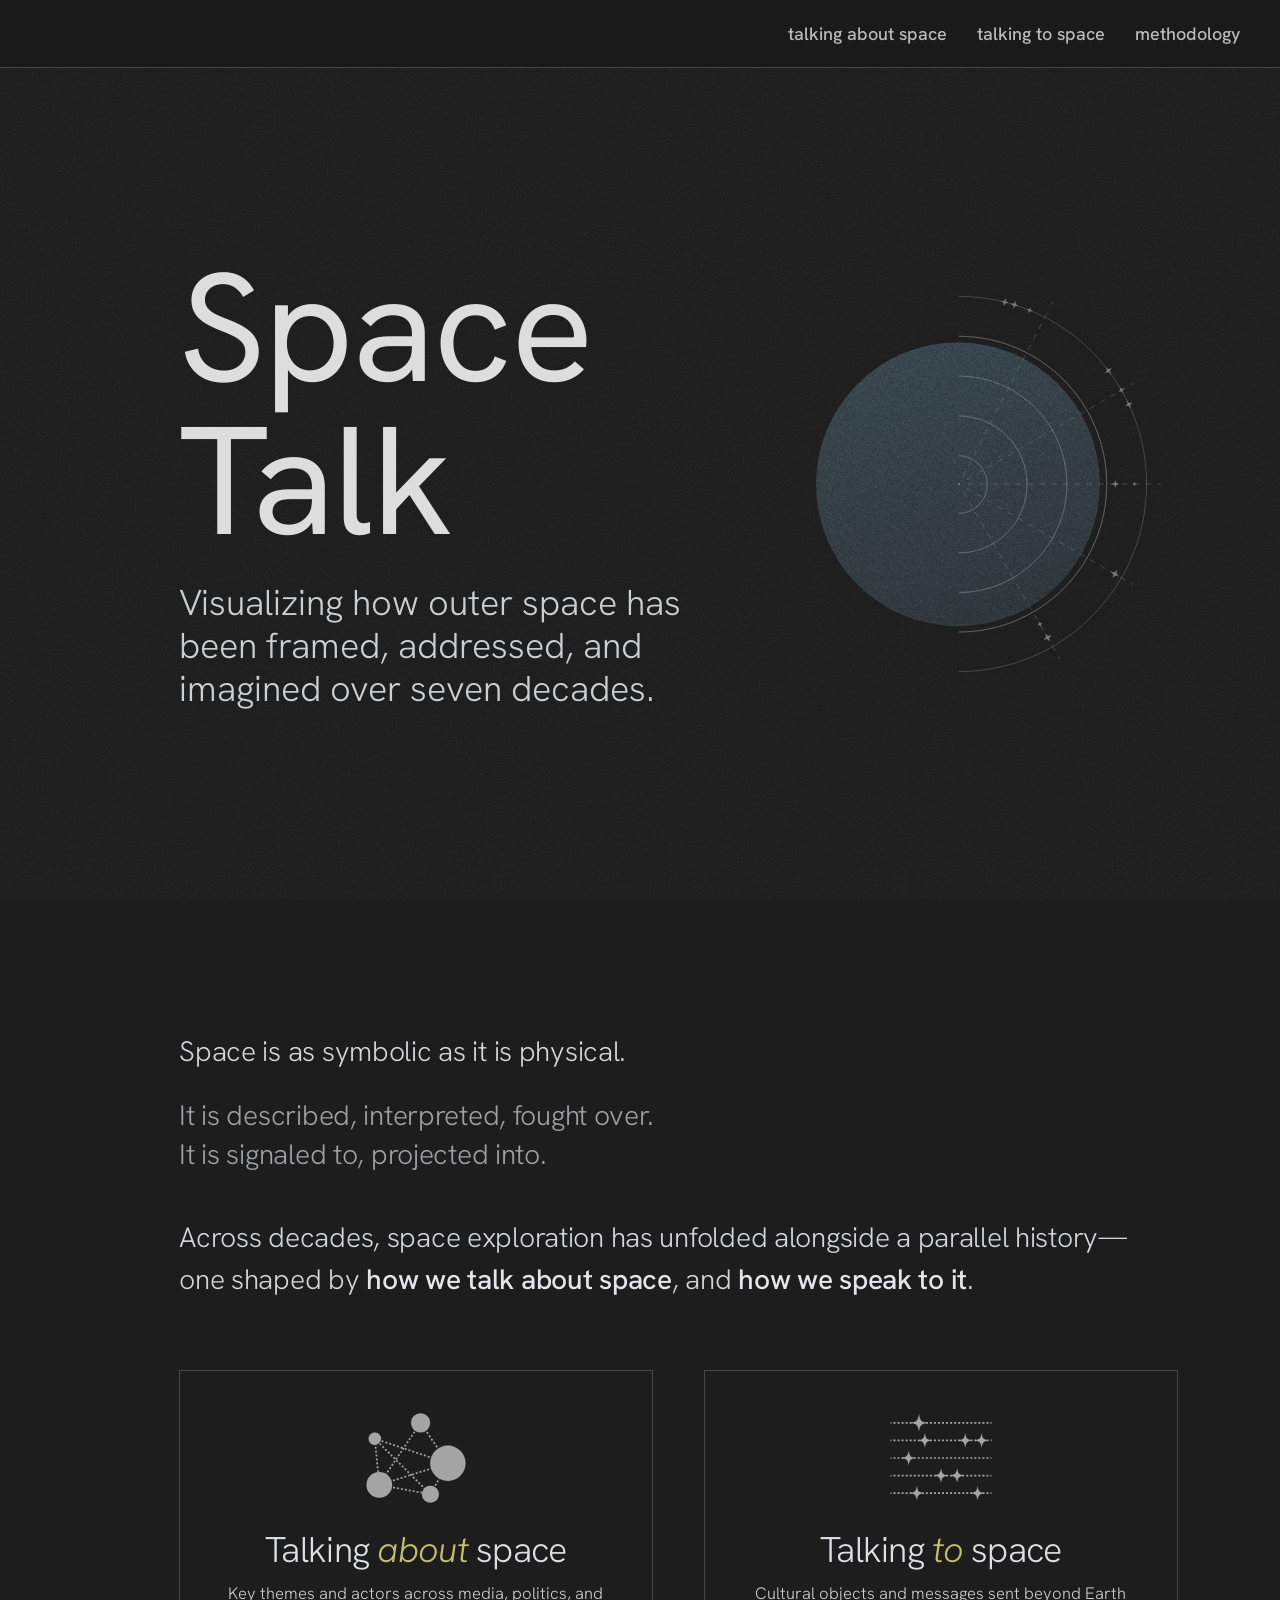
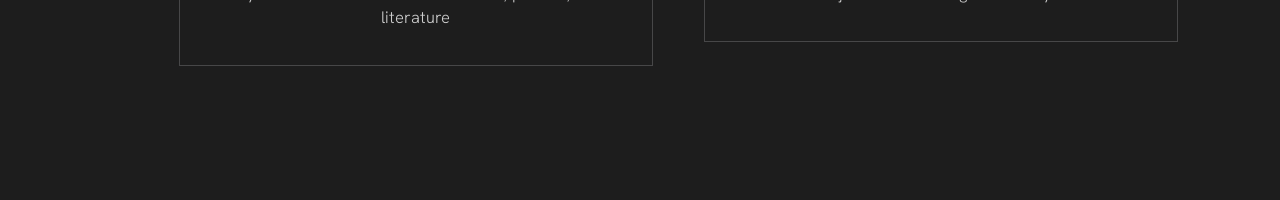
==== commit 2e0866cb: "bubble chart + hero edits" ====
--- a/index.html
+++ b/index.html
@@ -68,7 +68,29 @@
       </p>
     </div>
 
-    <p class="landing-entry-placeholder"><a href="talking_about_space.html">talking about space</a> &nbsp;&nbsp; <a href="talking_to_space.html">talking to space</a></p>
+    <div class="landing-entry-cards">
+
+      <a class="landing-entry-card" href="talking_about_space.html">
+        <div class="landing-entry-card-icon">
+          <img src="images/talking_about_space.svg" alt="" aria-hidden="true" width="64" height="64">
+        </div>
+        <div class="landing-entry-card-body">
+          <span class="landing-entry-card-title">Talking <span class="accent">about</span> space</span>
+          <span class="landing-entry-card-desc">Key themes and actors across media, politics, and literature</span>
+        </div>
+      </a>
+
+      <a class="landing-entry-card" href="talking_to_space.html">
+        <div class="landing-entry-card-icon">
+          <img src="images/talking_to_space.svg" alt="" aria-hidden="true" width="64" height="64">
+        </div>
+        <div class="landing-entry-card-body">
+          <span class="landing-entry-card-title">Talking <span class="accent">to</span> space</span>
+          <span class="landing-entry-card-desc">Cultural objects and messages sent beyond Earth</span>
+        </div>
+      </a>
+
+    </div>
 
   </div>
 </section>
--- a/styles.css
+++ b/styles.css
@@ -261,6 +261,7 @@
   min-height: calc(100dvh - var(--nav-h));
   margin-top: clamp(40px, 6vh, 88px);
   width: 100%;
+  /* Match page padding so header aligns with page content edge */
   padding-left: clamp(20px, 4vw, 100px);
   padding-right: clamp(20px, 4vw, 100px);
   box-sizing: border-box;
@@ -278,26 +279,29 @@
   display: flex;
   align-items: center;
   min-height: 0;
-  margin-left: 108px;
-}
-/* Align bubble chart SVG with rank chart data area */
-body.tas-body .bubble-section #bubble-svg {
-  margin-left: -108px;
-  width: calc(100% + 108px);
-}
-/* In drilldown: remove right padding from planets section so drilldown SVG can 
-   reach the same right edge as the rank chart. The right padding of the rank chart
-   section (rank-section) is 0; planets section normally has padding-right. */
+  margin-left: 0;}
+/* In drilldown: remove BOTH paddings so the SVG can span the full section width. */
 body.tas-body .bubble-section.drilldown-active {
   padding-right: 0;
-}
-/* Drilldown only: SVG spans the full legend-chart-wrap width.
-   chart-wrap has margin-left:108px so the SVG pulls left by 108px to recover that space.
-   The SVG viewBox is set to legend-chart-wrap.clientWidth in drillSvgW(), so the
-   rendered canvas exactly matches the rank chart above. */
+  padding-left: 0;
+}
+/* Restore header alignment when section padding is zeroed in drilldown */
+body.tas-body .bubble-section.drilldown-active .bubble-header {
+  padding-left: clamp(20px, 4vw, 100px);
+  padding-right: clamp(20px, 4vw, 100px);
+}
+/* When drilldown-active, chart-wrap's margin-left shifts left by the legend column.
+   The SVG's negative margin-left compensates so it starts at the left edge. */
+body.tas-body .bubble-section.drilldown-active #chart-wrap {
+  margin-left: 0;
+}
+body.tas-body .bubble-section.drilldown-active #bubble-svg.drilldown-svg {
+  overflow: visible;
+  display: block;
+}
+/* Drilldown SVG: pull left by 200px (legend width) to start at section padding edge.
+   Row labels at x=12 inside SVG align with header above. */
 body.tas-body .bubble-section #bubble-svg.drilldown-svg {
-  margin-left: -108px;
-  width: calc(100% + 108px);
   overflow: visible;
   display: block;
 }
@@ -398,7 +402,9 @@
    does not peek above the fold. */
 .page-hero {
   flex-shrink: 0;
-  width: calc(100% + clamp(20px, 4vw, 72px));
+  width: calc(100% + 2 * clamp(20px, 4vw, 72px));
+  margin-left: calc(-1 * clamp(20px, 4vw, 72px));
+  margin-right: calc(-1 * clamp(20px, 4vw, 72px));
   min-width: 0;
   max-width: none;
   min-height: calc(100svh - var(--nav-h) - 22px);
@@ -406,8 +412,7 @@
   flex-direction: column;
   justify-content: center;
   box-sizing: border-box;
-  padding: 12px 0 28px;
-  margin-right: calc(-1 * clamp(20px, 4vw, 72px));
+  padding: 0;
 }
 
 .hero-container {
@@ -418,7 +423,7 @@
   gap: clamp(20px, 4vw, 60px);
   align-items: center;
   box-sizing: border-box;
-  padding: 0 clamp(12px, 3vw, 40px);
+  padding: clamp(12px, 3vh, 28px) clamp(12px, 3vw, 40px);
 }
 .hero-inner {
   width: 100%;
@@ -500,10 +505,81 @@
   }
 }
 
+/* ══════════════════════════════════════════════════════
+   PAGE-HERO / SCROLLY GRAIN TEXTURE
+   On mobile: the .page-hero is shown directly.
+   On desktop: the .scrolly-sticky is the first full-screen
+   frame (the scrolly replaces the hero). Both get the same
+   fractalNoise grain as the landing hero.
+   The SVG filter #page-hero-grain must be defined inline
+   in each sub-page HTML file.
+   ══════════════════════════════════════════════════════ */
+
+/* Mobile hero grain */
+.page-hero {
+  position: relative;
+  isolation: isolate;
+}
+.page-hero::before {
+  content: '';
+  position: absolute;
+  inset: 0;
+  z-index: 0;
+  pointer-events: none;
+  filter: url(#page-hero-grain);
+  opacity: 0.10;
+  background: var(--bg);
+}
+.page-hero .hero-container {
+  position: relative;
+  z-index: 1;
+}
+
+/* Desktop scrolly first-screen grain — intro phase only.
+   The JS sets data-phase="intro" on .scrolly-sticky-inner while the
+   intro panel is active, and changes it as the user scrolls. We target
+   the sticky wrapper only when it is in that phase via a child combinator
+   trick: apply the ::before to .scrolly-sticky but only clip the visual
+   to the intro panel using the phase. Simpler: apply ::before on
+   .scrolly-sticky and let the phase-inactive panels (which fade to opacity:0)
+   sit above it — the grain is always the bottom layer so it only shows
+   through the current (visible) panel. Since the intro panel covers the
+   full viewport and all other panels transition via opacity, the grain
+   is effectively visible only while intro content is up. */
+#scrolly .scrolly-sticky {
+  isolation: isolate;
+}
+#scrolly .scrolly-sticky::before {
+  content: '';
+  position: absolute;
+  top: -30px;
+  bottom: 0;
+  left: 0;
+  right: 0;
+  z-index: 0;
+  pointer-events: none;
+  filter: url(#page-hero-grain);
+  opacity: 0.10;
+  background: var(--bg);
+  transition: opacity 0.4s ease;
+}
+/* Hide grain when the sticky inner has moved past intro phase */
+#scrolly .scrolly-sticky-inner:not([data-phase="intro"]) ~ * ,
+#scrolly .scrolly-sticky:has(.scrolly-sticky-inner:not([data-phase="intro"]))::before {
+  opacity: 0;
+}
+/* All scrolly content must sit above the grain layer */
+#scrolly .scrolly-sticky-inner {
+  position: relative;
+  z-index: 1;
+}
+
 /* Talking to space — intro scrolly (desktop): rail sets scroll height; sticky panel switches via [data-phase] */
 #scrolly {
   position: relative;
-  width: 100%;
+  width: calc(100% + 2 * clamp(20px, 4vw, 72px));
+  margin-left: calc(-1 * clamp(20px, 4vw, 72px));
+  margin-right: calc(-1 * clamp(20px, 4vw, 72px));
   min-width: 0;
   overflow-x: clip;
 }
@@ -513,6 +589,12 @@
   width: 100%;
   min-width: 0;
   overflow-x: clip;
+}
+
+body.tas-body #scrolly {
+  width: calc(100% + 2 * 100px);
+  margin-left: -100px;
+  margin-right: -100px;
 }
 
 @media (max-width: 900px) {
@@ -588,7 +670,7 @@
   }
 
   /* Hazard images on mobile: smaller, inline right of text */
-  .scrolly-hazard-image {
+  .scrolly-headlines-image {
     position: static;
     display: block;
     max-width: 80vw;
@@ -772,13 +854,13 @@
 
 .scrolly-sticky {
   position: sticky;
-  top: calc(var(--nav-h) + 10px);
+  top: var(--nav-h);
   z-index: 1;
   align-self: start;
   width: 100%;
-  min-height: calc(100svh - var(--nav-h) - 20px);
-  height: calc(100svh - var(--nav-h) - 20px);
-  max-height: calc(100dvh - var(--nav-h) - 20px);
+  min-height: calc(100svh - var(--nav-h));
+  height: calc(100svh - var(--nav-h));
+  max-height: calc(100dvh - var(--nav-h));
   display: flex;
   align-items: stretch;
   justify-content: center;
@@ -904,7 +986,7 @@
 
 .scrolly-intro-image {
   position: absolute;
-  right: -12vw;
+  right: -8vw;
   top: 50%;
   transform: translateY(-50%);
   pointer-events: none;
@@ -920,7 +1002,7 @@
   pointer-events: none;
   object-fit: contain;
   display: block;
-  transform: translateX(15%);
+  transform: translateX(clamp(5%, 15%, 22%));
 }
 
 .scrolly-intro-block {
@@ -950,7 +1032,7 @@
 .scrolly-lede {
   margin: 0;
   width: 100%;
-  max-width: 34rem;
+  max-width: 35rem;
   font-family: var(--font-main);
   font-size: 24px;
   font-weight: 300;
@@ -1117,7 +1199,7 @@
 }
 
 /* Hazard headline images for frontier/race/risk/market sections */
-.scrolly-hazard-image {
+.scrolly-headlines-image {
   position: fixed;
   right: clamp(0px, 0vw, 0px);
   top: 50%;
@@ -1531,7 +1613,6 @@
   flex-wrap: wrap;
   align-items: baseline;
   gap: 6px 14px;
-  margin: 0;
   padding: 10px 0 0;
   border-top: 1px solid #2a2a28;
   opacity: 1;
@@ -1867,7 +1948,7 @@
 #chart-wrap { position: relative; flex: 1; min-width: 0; }
 
 #legend-chart-wrap { display: flex; align-items: stretch; gap: 0; }
-#cluster-legend    { flex-shrink: 0; width: 200px; }
+#cluster-legend    { flex-shrink: 0; width: 200px; margin-bottom: 48px; }
 #cluster-legend svg { overflow: visible; }
 
 /* Talking about space — trends intro (subtitle above first chart, in document flow) */
@@ -1899,11 +1980,9 @@
   /* Leave room for nav + page hero + rank header so the plot fits in view when possible */
   min-height: min(78vh, calc(100dvh - 170px));
   max-height: min(85vh, calc(100dvh - 130px));
-  width: 100vw;
-  max-width: 100vw;
+  width: 100%;
+  max-width: 100%;
   box-sizing: border-box;
-  /* No left padding: chart aligns flush with title/filters/annotation above.
-     Right side: SVG owns label placement via LABEL_W; stage just avoids clipping. */
   padding: 2px 0 6px 0;
   margin-bottom: clamp(8px, 1.5vh, 24px);
   background: transparent;
@@ -2588,7 +2667,7 @@
   position: relative;
   z-index: 10;
   text-align: left;
-  max-width: 600px;
+  max-width: 650px;
   display: flex;
   flex-direction: column;
   justify-content: center;
@@ -2822,6 +2901,7 @@
   display: flex;
   flex-direction: column;
   gap: clamp(3px, 0.5vh, 6px);
+  margin-top: 20px;
 }
 .landing-intro-line {
   margin: 0;
@@ -2860,6 +2940,119 @@
 }
 .landing-entry-placeholder a:hover {
   color: rgba(238, 240, 245, 0.80);
+}
+
+/* ── Entry point cards (replaces placeholder links) ── */
+.landing-entry-cards {
+  display: flex;
+  flex-direction: row;
+  justify-content: space-between;
+  align-items: flex-start;
+  gap: clamp(24px, 4vw, 60px);
+  margin-top: clamp(36px, 5vh, 56px);
+  width: 100%;
+}
+.landing-entry-card {
+  flex: 1;
+  position: relative;
+  display: flex;
+  flex-direction: column;
+  align-items: center;
+  gap: 20px;
+  text-decoration: none;
+  color: inherit;
+  padding: clamp(28px, 4vh, 44px) clamp(20px, 3vw, 40px);
+  border: 0.5px solid rgba(238, 240, 245, 0.20);
+  transition: border-color 0.22s ease, transform 0.22s ease, background 0.22s ease;
+  will-change: transform;
+}
+.landing-entry-card:hover {
+  border-color: rgba(238, 240, 245, 0.42);
+  background: rgba(238, 240, 245, 0.03);
+  transform: scale(1.025) translateY(-2px);
+}
+.landing-entry-card::after {
+  content: "ENTER ⟶";
+  position: absolute;
+  top: 16px;
+  right: 20px;
+  font-family: var(--font-mono);
+  font-size: 13px;
+  letter-spacing: 0.06em;
+  color: rgba(232, 232, 232, 0.88);
+  opacity: 0;
+  transition: opacity 0.22s ease;
+  pointer-events: none;
+}
+.landing-entry-card:hover::after {
+  opacity: 1;
+}
+.landing-entry-card-icon {
+  width: clamp(72px, 8vw, 110px);
+  height: clamp(72px, 8vw, 110px);
+  flex-shrink: 0;
+  display: flex;
+  align-items: center;
+  justify-content: center;
+  opacity: 0.60;
+  transition: opacity 0.22s ease;
+}
+.landing-entry-card:hover .landing-entry-card-icon {
+  opacity: 0.90;
+}
+.landing-entry-card-icon img {
+  width: 100%;
+  height: 100%;
+  object-fit: contain;
+  display: block;
+  filter: saturate(0) brightness(2);
+}
+.landing-entry-card-body {
+  display: flex;
+  flex-direction: column;
+  align-items: center;
+  text-align: center;
+  gap: 10px;
+}
+.landing-entry-card-title {
+  font-family: var(--font-main);
+  font-size: clamp(24px, 2.8vw, 38px);
+  font-weight: 300;
+  line-height: 1.15;
+  letter-spacing: -0.02em;
+  color: rgba(238, 240, 245, 0.92);
+}
+.landing-entry-card-desc {
+  font-family: var(--font-main);
+  font-size: clamp(15px, 1.3vw, 18px);
+  font-weight: 300;
+  line-height: 1.45;
+  color: rgba(232, 232, 232, 0.88);
+}
+
+@media (max-width: 700px) {
+  .landing-entry-cards {
+    flex-direction: column;
+    gap: 16px;
+  }
+  .landing-entry-card {
+    flex-direction: row;
+    align-items: center;
+    text-align: left;
+    padding: 20px;
+  }
+  .landing-entry-card-icon {
+    width: 56px;
+    height: 56px;
+    flex-shrink: 0;
+  }
+  .landing-entry-card-body {
+    align-items: flex-start;
+    text-align: left;
+  }
+  .landing-entry-card-desc {
+    max-width: 100%;
+  }
 }
 
 @media (max-width: 700px) {
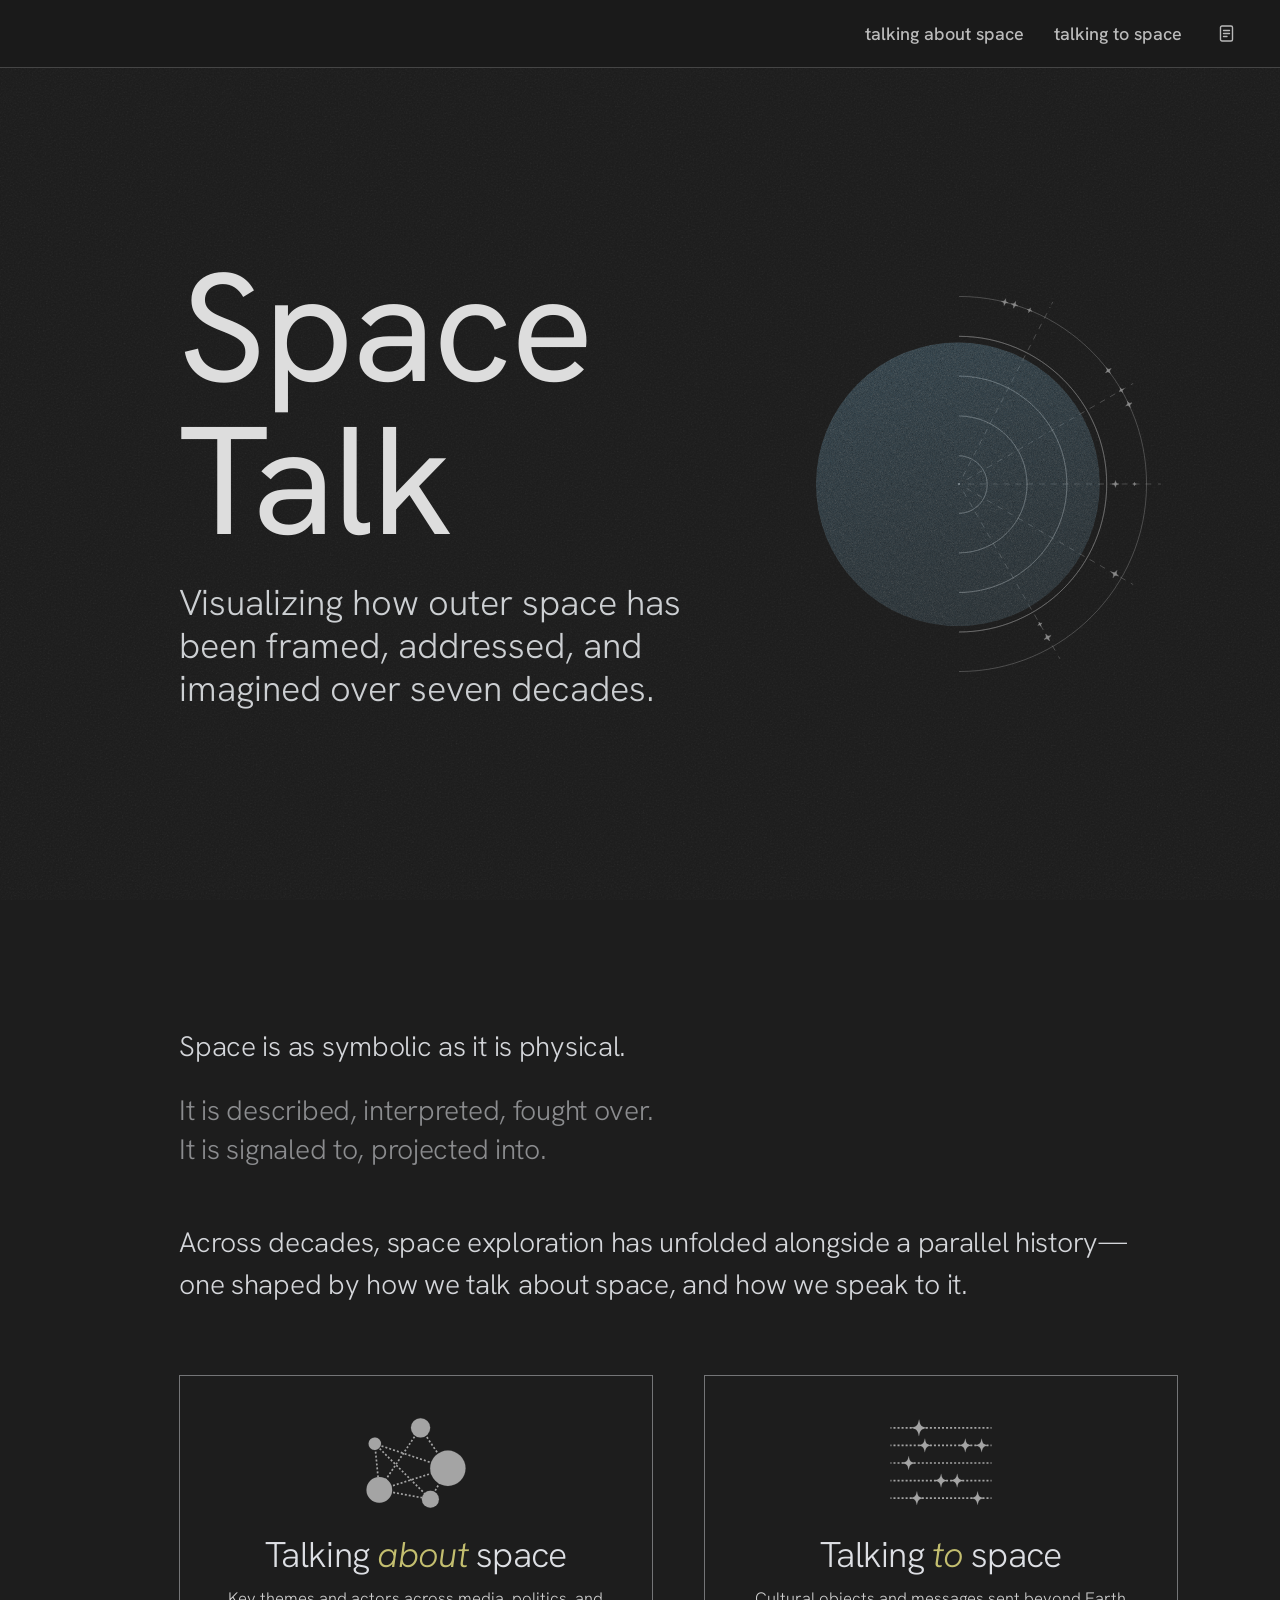
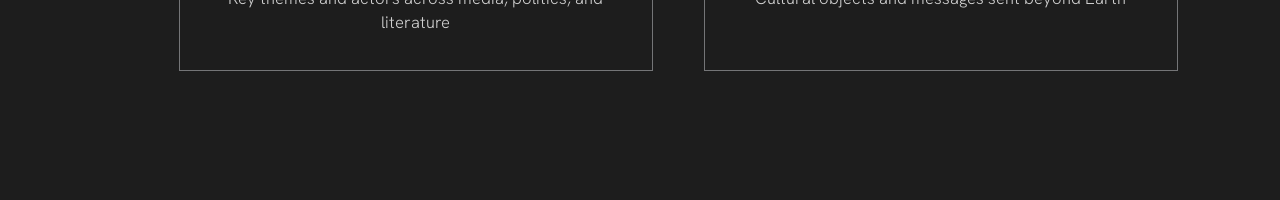
==== commit 1470c64c: "methodology + buttons between sections + stars in items" ====
--- a/index.html
+++ b/index.html
@@ -25,7 +25,7 @@
   <div class="nav-links">
     <a href="talking_about_space.html"><span class="nav-words"><span class="nav-word">talking</span><span class="nav-word">about</span><span class="nav-word">space</span></span></a>
     <a href="talking_to_space.html"><span class="nav-words"><span class="nav-word">talking</span><span class="nav-word">to</span><span class="nav-word">space</span></span></a>
-    <a href="#">methodology</a>
+    <a href="methodology.html" class="nav-link--methodology" aria-label="Methodology"><svg width="15" height="17" viewBox="0 0 15 17" fill="none" stroke="currentColor" stroke-width="1.4" stroke-linecap="round" stroke-linejoin="round"><rect x="1.5" y="1" width="12" height="15" rx="1.5"/><line x1="4.5" y1="5.5" x2="10.5" y2="5.5"/><line x1="4.5" y1="8.5" x2="10.5" y2="8.5"/><line x1="4.5" y1="11.5" x2="8" y2="11.5"/></svg></a>
   </div>
 </nav>
 
@@ -71,6 +71,7 @@
     <div class="landing-entry-cards">
 
       <a class="landing-entry-card" href="talking_about_space.html">
+        <span class="landing-entry-card-enter" aria-hidden="true">ENTER <svg width="14" height="10" viewBox="0 0 14 10" fill="none" stroke="currentColor" stroke-width="1.5" stroke-linecap="round" stroke-linejoin="round"><line x1="0" y1="5" x2="11" y2="5"/><polyline points="7 1 11 5 7 9"/></svg></span>
         <div class="landing-entry-card-icon">
           <img src="images/talking_about_space.svg" alt="" aria-hidden="true" width="64" height="64">
         </div>
@@ -81,6 +82,7 @@
       </a>
 
       <a class="landing-entry-card" href="talking_to_space.html">
+        <span class="landing-entry-card-enter" aria-hidden="true">ENTER <svg width="14" height="10" viewBox="0 0 14 10" fill="none" stroke="currentColor" stroke-width="1.5" stroke-linecap="round" stroke-linejoin="round"><line x1="0" y1="5" x2="11" y2="5"/><polyline points="7 1 11 5 7 9"/></svg></span>
         <div class="landing-entry-card-icon">
           <img src="images/talking_to_space.svg" alt="" aria-hidden="true" width="64" height="64">
         </div>
--- a/styles.css
+++ b/styles.css
@@ -16,6 +16,8 @@
   --font-main: 'Hanken Grotesk', system-ui, sans-serif;
   --font-mono: 'Geist Mono', monospace;
   --accent-yellow: rgba(214, 208, 121, 0.9);
+  /* Shared left indent for both chart sections (rank + bubble) */
+  --chart-pad-left: clamp(20px, 4vw, 100px);
 }
 
 body {
@@ -77,7 +79,73 @@
 .nav-words { display: inline; white-space: nowrap; }
 .nav-word { display: inline; }
 .nav-word + .nav-word::before { content: " "; }
-/* Custom nav dropdown — replaces native <select> */
+/* Methodology nav link — icon-only, lower visual hierarchy than section links */
+.nav-link--methodology {
+  display: inline-flex;
+  align-items: center;
+  justify-content: center;
+  width: 28px;
+  height: 28px;
+  color: var(--c65);
+  transition: color 0.15s;
+  position: relative;
+  text-decoration: none;
+}
+.nav-link--methodology:hover {
+  color: var(--c0) !important;
+}
+.nav-link--methodology svg {
+  display: block;
+  flex-shrink: 0;
+}
+/* Tooltip — opens downward, sits close to the icon, has a small top caret */
+.nav-link--methodology::after {
+  content: "methodology";
+  position: absolute;
+  top: calc(100% + 9px);
+  right: 0;
+  font-family: var(--font-mono);
+  font-size: 11px;
+  letter-spacing: 0.06em;
+  color: var(--c65);
+  background: #1e1e1e;
+  border: 0.5px solid rgba(240,240,240,0.20);
+  padding: 5px 10px;
+  white-space: nowrap;
+  opacity: 0;
+  pointer-events: none;
+  transition: opacity 0.15s;
+  z-index: 10001;
+}
+/* Caret pointing up toward the icon */
+.nav-link--methodology::before {
+  content: '';
+  position: absolute;
+  top: calc(100% + 3px);
+  right: 10px;
+  width: 0;
+  height: 0;
+  border-left: 5px solid transparent;
+  border-right: 5px solid transparent;
+  border-bottom: 6px solid rgba(240,240,240,0.20);
+  opacity: 0;
+  pointer-events: none;
+  transition: opacity 0.15s;
+  z-index: 10002;
+}
+.nav-link--methodology:hover::after,
+.nav-link--methodology:hover::before {
+  opacity: 1;
+}
+@media (max-width: 900px) {
+  .nav-link--methodology::after {
+    right: 0;
+    font-size: 10px;
+  }
+  .nav-link--methodology::before {
+    right: 8px;
+  }
+}
 .nav-dropdown {
   position: relative;
 }
@@ -152,16 +220,31 @@
   letter-spacing: -0.02em;
 }
 
-/* On this page, chart titles carry the page-title hierarchy */
-#rank-section-title,
-#bubble-section-title {
+/* ── Unified chart title + subtitle — applies to both rank and bubble sections ── */
+.chart-title {
   font-family: var(--font-main);
-  font-size: clamp(36px, 4.6vw, 46px);
+  font-size: clamp(28px, 3.5vw, 42px);
   font-weight: 300;
   line-height: 1.05;
   color: var(--c0);
+  margin: 2px 0 10px;
   letter-spacing: -0.02em;
 }
+.chart-subtitle {
+  font-family: var(--font-main);
+  font-size: 20px;
+  font-weight: 400;
+  line-height: 1.5;
+  color: rgba(240, 240, 240, 0.82);
+  max-width: min(72ch, 100%);
+  margin-bottom: 14px;
+  min-height: 0;
+}
+/* Legacy aliases — keep old class names working */
+.bubble-title { font-family: var(--font-main); font-size: clamp(28px, 3.5vw, 42px); font-weight: 300; line-height: 1.05; color: var(--c0); margin: 2px 0 10px; letter-spacing: -0.02em; }
+.page-subtitle--rank, .page-subtitle--planets { font-family: var(--font-main); font-size: 20px; line-height: 1.5; color: rgba(240,240,240,0.82); max-width: min(72ch,100%); margin-bottom: 4px; min-height: 0; }
+
+/* Chart titles — both rank and bubble use .bubble-title for a single unified hierarchy */
 
 .rank-section {
   flex-shrink: 0;
@@ -171,16 +254,12 @@
   display: flex;
   flex-direction: column;
   margin-top: clamp(16px, 2.5vh, 36px);
-  padding-left: clamp(20px, 4vw, 100px);
+  padding-left: var(--chart-pad-left);
   box-sizing: border-box;
 }
 .chart-header {
   max-width: 100%;
   margin-bottom: 2px;
-}
-/* Rank section uses same heading class as Planets (`.bubble-title`) for matching hierarchy */
-.chart-header--rank .bubble-title {
-  margin: 2px 0 10px;
 }
 .page-subtitle--rank {
   min-height: 0;
@@ -261,9 +340,8 @@
   min-height: calc(100dvh - var(--nav-h));
   margin-top: clamp(40px, 6vh, 88px);
   width: 100%;
-  /* Match page padding so header aligns with page content edge */
-  padding-left: clamp(20px, 4vw, 100px);
-  padding-right: clamp(20px, 4vw, 100px);
+  padding-left: var(--chart-pad-left);
+  padding-right: var(--chart-pad-left);
   box-sizing: border-box;
 }
 
@@ -280,15 +358,15 @@
   align-items: center;
   min-height: 0;
   margin-left: 0;}
-/* In drilldown: remove BOTH paddings so the SVG can span the full section width. */
+/* In drilldown: remove right padding so the SVG can reach the right edge,
+   but keep left padding so the SVG labels naturally align with the header title. */
 body.tas-body .bubble-section.drilldown-active {
   padding-right: 0;
+}
+/* Header needs no extra padding in drilldown — it inherits the section's left padding */
+body.tas-body .bubble-section.drilldown-active .bubble-header {
   padding-left: 0;
-}
-/* Restore header alignment when section padding is zeroed in drilldown */
-body.tas-body .bubble-section.drilldown-active .bubble-header {
-  padding-left: clamp(20px, 4vw, 100px);
-  padding-right: clamp(20px, 4vw, 100px);
+  padding-right: 0;
 }
 /* When drilldown-active, chart-wrap's margin-left shifts left by the legend column.
    The SVG's negative margin-left compensates so it starts at the left edge. */
@@ -475,8 +553,8 @@
   height: 50vh;
   max-height: 60vh;
   object-fit: contain;
-  opacity: 0.1;
   pointer-events: none;
+  opacity: 0.00001;
 }
 
 /* Desktop: visual opener is scrolly — keep hero in DOM for #page-title + decade JS (visually hidden) */
@@ -491,6 +569,7 @@
     clip-path: inset(50%);
     white-space: nowrap;
     border: 0;
+    visibility: hidden;
   }
   body.tas-body .page.tas-page > .page-hero {
     position: absolute;
@@ -502,6 +581,7 @@
     clip-path: inset(50%);
     white-space: nowrap;
     border: 0;
+    visibility: hidden;
   }
 }
 
@@ -667,17 +747,6 @@
   /* Protagonists panel */
   #scrolly .scrolly-panel[data-panel="protagonists"] {
     padding: clamp(24px, 4vh, 48px) 0;
-  }
-
-  /* Hazard images on mobile: smaller, inline right of text */
-  .scrolly-headlines-image {
-    position: static;
-    display: block;
-    max-width: 80vw;
-    max-height: 40vh;
-    opacity: 0.35;
-    margin: clamp(16px, 3vh, 28px) 0 0;
-    transform: none;
   }
 
   /* Progressive pull text */
@@ -986,7 +1055,7 @@
 
 .scrolly-intro-image {
   position: absolute;
-  right: -8vw;
+  right: -17vw;
   top: 50%;
   transform: translateY(-50%);
   pointer-events: none;
@@ -997,7 +1066,7 @@
 .scrolly-intro-image img {
   height: min(110vh, 880px);
   width: auto;
-  opacity: 0.065;
+  opacity: 0.07;
   mix-blend-mode: screen;
   pointer-events: none;
   object-fit: contain;
@@ -1207,7 +1276,7 @@
   max-width: clamp(280px, 50vw, 650px);
   max-height: 65vh;
   object-fit: contain;
-  opacity: 0.2;
+  opacity: 0.3;
   pointer-events: none;
   z-index: 100;
 }
@@ -1792,7 +1861,7 @@
 }
 
 /* Source attribution label to the right of filter buttons */
-.filter-source-note {
+.filter-source-note, .filter-source-count {
   font-family: var(--font-mono);
   font-size: 11px;
   letter-spacing: 0.04em;
@@ -1803,6 +1872,15 @@
   line-height: 1.45;
   white-space: nowrap;
 }
+/* Source count — sits on its own line below the source name */
+.filter-source-wrap {
+  display: flex;
+  flex-direction: column;
+  gap: 0;
+  align-self: center;
+}
+
+.source-sep { display: none; }
 #rank-filters .filter-view--src:nth-child(1),
 #bubble-filters .filter-view--src:nth-child(1) {
   border-radius: 13px 0 0 13px;
@@ -2038,22 +2116,19 @@
   flex-shrink: 0;
 }
 .bubble-header-grid {
-  display: grid;
-  grid-template-columns: minmax(0, 1fr) minmax(160px, min(300px, 36vw));
-  gap: 28px 40px;
-  align-items: start;
+  display: block;
 }
 .bubble-header-main {
   min-width: 0;
 }
 .bubble-title {
   font-family: var(--font-main);
-  font-size: clamp(22px, 2.75vw, 32px);
+  font-size: clamp(28px, 3.5vw, 42px);
   font-weight: 300;
-  line-height: 1.08;
+  line-height: 1.05;
   color: var(--c0);
-  margin: 6px 0 16px;
-  letter-spacing: -0.015em;
+  margin: 0 0 12px;
+  letter-spacing: -0.02em;
 }
 .page-subtitle--planets {
   min-height: 2.75em;
@@ -2699,7 +2774,7 @@
   height: clamp(320px, 30vw, 530px);
   background: url('images/diagram.svg') no-repeat center;
   background-size: contain;
-  opacity: 0.7;
+  opacity: 0.8;
   pointer-events: none;
 }
 .landing-hero-circle {
@@ -2864,10 +2939,58 @@
   transform: translateX(6px);
 }
 
-
 /* ══════════════════════════════════════════════════════
-   LANDING — INTRO + ENTRY POINTS (one screen)
+   PAGE FOOTER — cross-page navigation button
    ══════════════════════════════════════════════════════ */
+.page-footer-nav {
+  display: flex;
+  justify-content: flex-end;
+  padding: clamp(32px, 6vh, 64px) 0 clamp(36px, 5vh, 56px);
+  box-sizing: border-box;
+}
+body.tas-body .page-footer-nav {
+  padding-left: 0;
+  padding-right: 0;
+}
+.page-footer-nav-link {
+  display: inline-flex;
+  align-items: center;
+  gap: 10px;
+  text-decoration: none;
+  color: var(--c65);
+  font-family: var(--font-main);
+  font-size: clamp(15px, 1.4vw, 19px);
+  font-weight: 300;
+  letter-spacing: -0.01em;
+  line-height: 1.15;
+  border: 0.5px solid rgba(238,240,245,0.42);
+  padding: 10px 18px 10px 20px;
+  transition: color 0.18s ease, border-color 0.18s ease, background 0.18s ease;
+}
+.page-footer-nav-link:hover {
+  color: var(--c0);
+  border-color: rgba(238,240,245,0.72);
+  background: rgba(238,240,245,0.04);
+}
+.page-footer-nav-link .accent {
+  font-style: italic;
+  color: var(--accent-yellow);
+}
+.page-footer-nav-arrow {
+  display: flex;
+  align-items: center;
+  flex-shrink: 0;
+  color: currentColor;
+  transition: transform 0.18s ease;
+}
+.page-footer-nav-link:hover .page-footer-nav-arrow {
+  transform: translateX(4px);
+}
+@media (max-width: 900px) {
+  .page-footer-nav {
+    padding: clamp(24px, 4vh, 40px) 20px;
+  }
+}
 .landing-intro {
   position: relative;
   z-index: 4;
@@ -2886,6 +3009,22 @@
   gap: clamp(20px, 3vh, 32px);
   width: 100%;
 }
+/* Abundance list items (Universal Declaration, Wikipedia, etc.) — 60% opacity */
+.scrolly-panel[data-panel="abundance"] .scrolly-line:not(.scrolly-line--intro):not(.scrolly-line--spacer) {
+  color: rgba(235, 238, 242, 0.60);
+  display: flex;
+  align-items: center;
+  gap: 14px;
+}
+/* Star bullet — 4-point sparkle matching the radial diagram stars */
+.abundance-star {
+  display: inline-block;
+  flex-shrink: 0;
+  width: 10px;
+  height: 10px;
+  background: rgba(235, 238, 242, 0.50);
+  clip-path: polygon(50% 0%, 61% 35%, 100% 50%, 61% 65%, 50% 100%, 39% 65%, 0% 50%, 39% 35%);
+}
 /* Paired lines sit tighter together */
 .landing-intro-pair {
   display: flex;
@@ -2901,7 +3040,7 @@
   display: flex;
   flex-direction: column;
   gap: clamp(3px, 0.5vh, 6px);
-  margin-top: 20px;
+  margin-top: 30px;
 }
 .landing-intro-line {
   margin: 0;
@@ -2912,17 +3051,19 @@
   color: rgba(238, 240, 245, 0.88);
   letter-spacing: -0.01em;
 }
-/* Paired "It is…" lines: slightly dimmed */
-.landing-intro-line--pair {
-  color: rgba(238, 240, 245, 0.62);
-}
+
 .landing-intro-line--echo {
   font-style: normal;
 }
-/* Bold key phrases in echo line */
+/* Remove bold key phrases — plain weight throughout */
 .landing-intro-line--echo strong {
-  font-weight: 500;
-  color: rgba(238, 240, 245, 0.95);
+  font-weight: 300;
+  color: inherit;
+}
+
+/* Pair lines: reduced opacity */
+.landing-intro-line--pair {
+  opacity: 0.60;
 }
 
 /* ── Entry point links ── */
@@ -2947,7 +3088,7 @@
   display: flex;
   flex-direction: row;
   justify-content: space-between;
-  align-items: flex-start;
+  align-items: stretch;
   gap: clamp(24px, 4vw, 60px);
   margin-top: clamp(36px, 5vh, 56px);
   width: 100%;
@@ -2962,20 +3103,23 @@
   text-decoration: none;
   color: inherit;
   padding: clamp(28px, 4vh, 44px) clamp(20px, 3vw, 40px);
-  border: 0.5px solid rgba(238, 240, 245, 0.20);
+  border: 0.5px solid rgba(238, 240, 245, 0.42);
   transition: border-color 0.22s ease, transform 0.22s ease, background 0.22s ease;
   will-change: transform;
 }
 .landing-entry-card:hover {
-  border-color: rgba(238, 240, 245, 0.42);
+  border-color: rgba(238, 240, 245, 0.72);
   background: rgba(238, 240, 245, 0.03);
   transform: scale(1.025) translateY(-2px);
 }
-.landing-entry-card::after {
-  content: "ENTER ⟶";
+/* ENTER badge moved to inline HTML element for correct alignment */
+.landing-entry-card-enter {
   position: absolute;
   top: 16px;
   right: 20px;
+  display: flex;
+  align-items: center;
+  gap: 6px;
   font-family: var(--font-mono);
   font-size: 13px;
   letter-spacing: 0.06em;
@@ -2983,9 +3127,15 @@
   opacity: 0;
   transition: opacity 0.22s ease;
   pointer-events: none;
-}
-.landing-entry-card:hover::after {
+  line-height: 1;
+}
+.landing-entry-card:hover .landing-entry-card-enter {
   opacity: 1;
+}
+/* Arrow SVG inside ENTER badge — matches bubble "← all themes" style */
+.landing-entry-card-enter svg {
+  display: block;
+  flex-shrink: 0;
 }
 .landing-entry-card-icon {
   width: clamp(72px, 8vw, 110px);
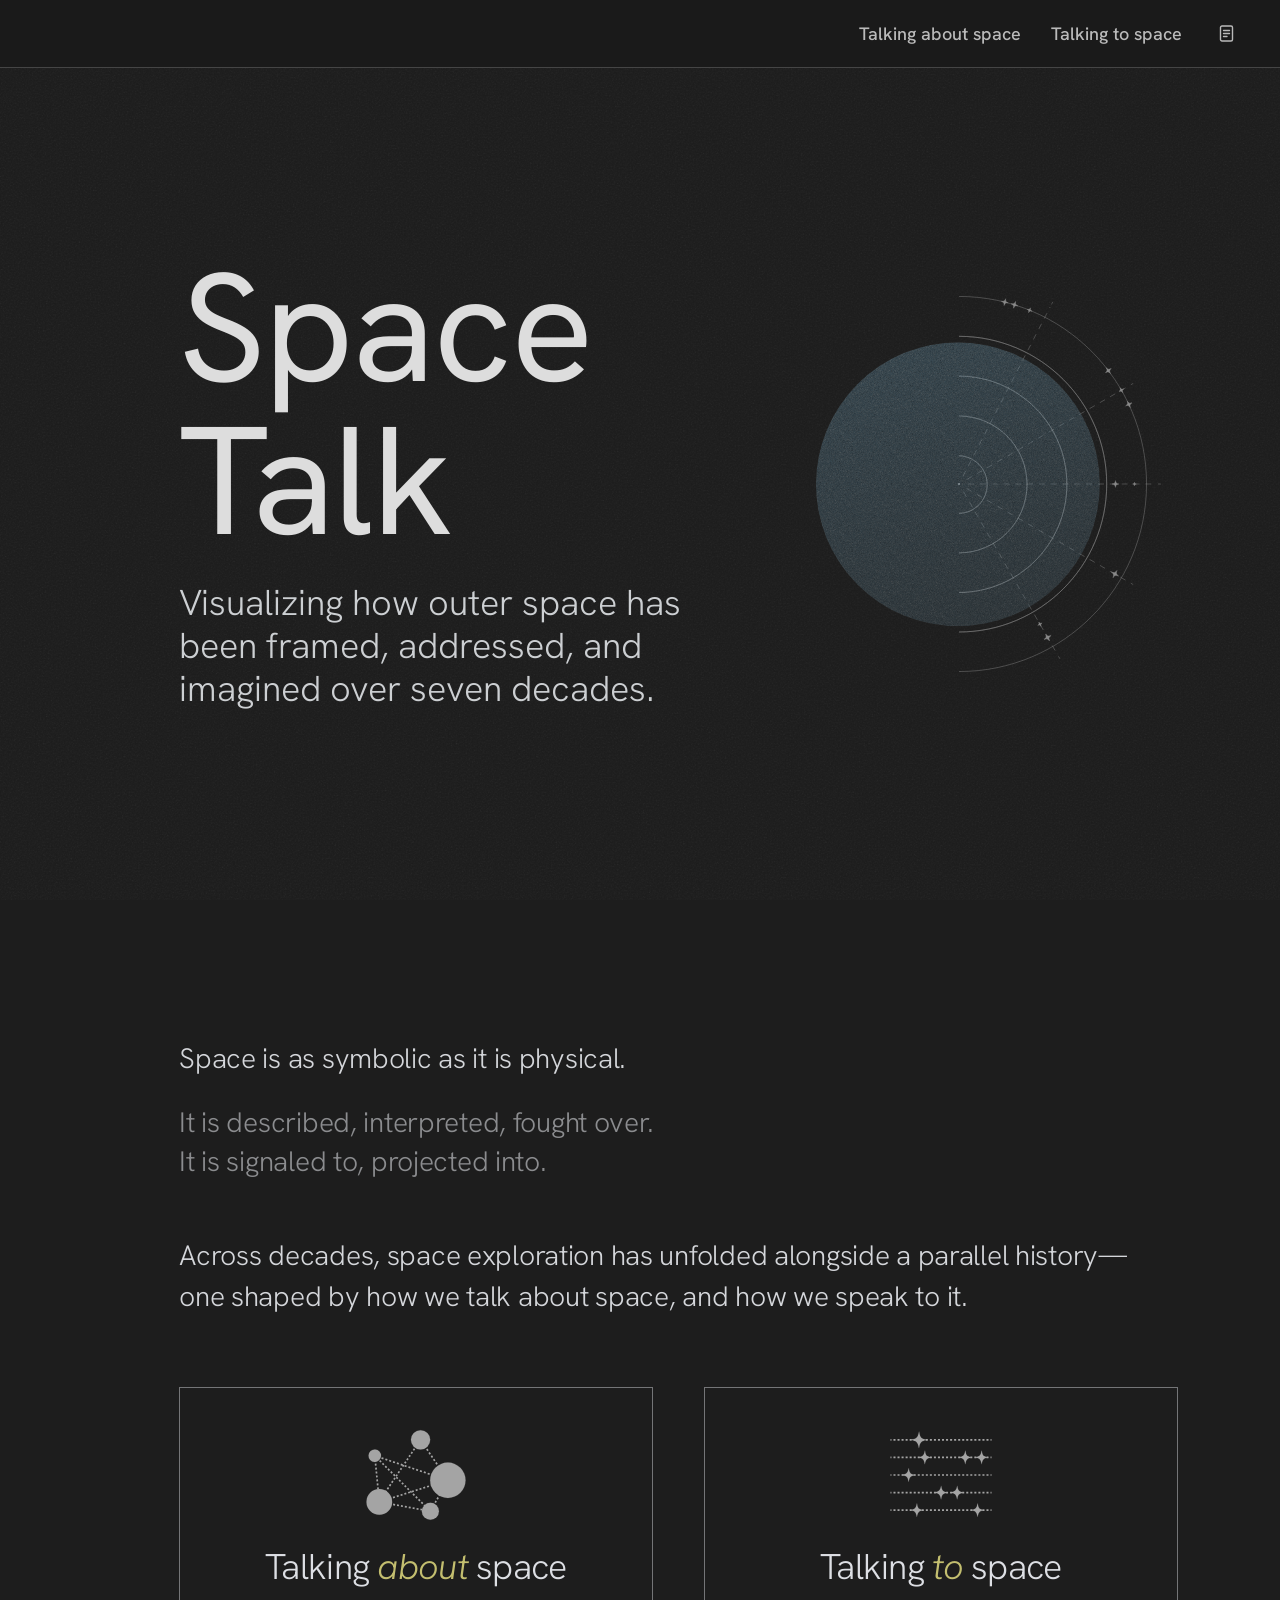
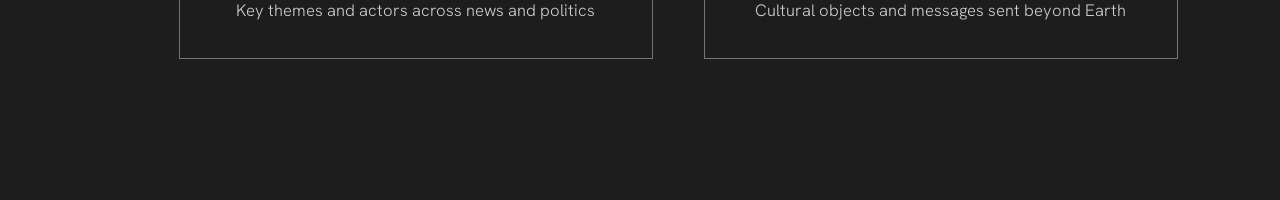
==== commit 8163ade6: "data + charts in talking about space edits" ====
--- a/index.html
+++ b/index.html
@@ -23,8 +23,8 @@
 <nav>
   <span class="nav-logo"><a href="index.html">Space Talk</a></span>
   <div class="nav-links">
-    <a href="talking_about_space.html"><span class="nav-words"><span class="nav-word">talking</span><span class="nav-word">about</span><span class="nav-word">space</span></span></a>
-    <a href="talking_to_space.html"><span class="nav-words"><span class="nav-word">talking</span><span class="nav-word">to</span><span class="nav-word">space</span></span></a>
+    <a href="talking_about_space.html"><span class="nav-words"><span class="nav-word">Talking</span><span class="nav-word">about</span><span class="nav-word">space</span></span></a>
+    <a href="talking_to_space.html"><span class="nav-words"><span class="nav-word">Talking</span><span class="nav-word">to</span><span class="nav-word">space</span></span></a>
     <a href="methodology.html" class="nav-link--methodology" aria-label="Methodology"><svg width="15" height="17" viewBox="0 0 15 17" fill="none" stroke="currentColor" stroke-width="1.4" stroke-linecap="round" stroke-linejoin="round"><rect x="1.5" y="1" width="12" height="15" rx="1.5"/><line x1="4.5" y1="5.5" x2="10.5" y2="5.5"/><line x1="4.5" y1="8.5" x2="10.5" y2="8.5"/><line x1="4.5" y1="11.5" x2="8" y2="11.5"/></svg></a>
   </div>
 </nav>
@@ -77,7 +77,7 @@
         </div>
         <div class="landing-entry-card-body">
           <span class="landing-entry-card-title">Talking <span class="accent">about</span> space</span>
-          <span class="landing-entry-card-desc">Key themes and actors across media, politics, and literature</span>
+          <span class="landing-entry-card-desc">Key themes and actors across news and politics</span>
         </div>
       </a>
 
--- a/styles.css
+++ b/styles.css
@@ -312,6 +312,9 @@
 .rank-svg line[stroke-dasharray] {
   stroke-dasharray: 3, 3;
 }
+.rank-svg line[class*="decade"] {
+  stroke-width: 0.5 !important;
+}
 .bubble-header .filters.filters--inline {
   margin-bottom: 10px;
 }
@@ -351,7 +354,7 @@
   min-height: 0;
   align-items: center;
   margin-top: auto;
-  margin-bottom: auto;
+  margin-bottom: 60px;
 }
 body.tas-body .bubble-section #chart-wrap {
   display: flex;
@@ -426,7 +429,7 @@
   background: none;
   border: none;
   padding: 8px 4px 8px 0;
-  margin-top: 0;
+  margin-top: 20px;
   font-family: var(--font-mono);
   font-size: 18px;
   font-weight: 500;
@@ -1397,7 +1400,7 @@
   max-width: 100%;
   box-sizing: border-box;
   font-family: var(--font-main);
-  font-size: clamp(15px, 2.1vw, 24px);
+  font-size: clamp(16px, 2.3vw, 26px);
   font-weight: 400;
   line-height: 1.35;
   color: rgba(240, 240, 240, 0.88);
@@ -1664,7 +1667,7 @@
 .tas-header-fixed-panel__surface .filters {
   margin-bottom: 0;
 }
-/* Flex default `min-width: 0` on `.filter-source-group` was letting “NEWS · … · BOOKS” shrink narrower than its text. */
+/* Flex default `min-width: 0` on `.filter-source-group` was letting “NEWS · POLITICS” shrink narrower than its text. */
 #rank-filters .filter-source-group,
 #bubble-filters .filter-source-group {
   min-width: max-content;
@@ -1737,7 +1740,7 @@
 
 .filters {
   display: flex; align-items: center;
-  gap: 14px;                /* gap between the two groups */
+  gap: 10px;                /* tighter gap now that we only have 2 source chips */
   margin-bottom: 14px; flex-wrap: nowrap;
 }
 
@@ -1757,7 +1760,7 @@
     width 0.36s cubic-bezier(0.4, 0, 0.2, 1);
 }
 
-/* Source-only filter rows: fixed slot for NEWS · POLITICS · BOOKS */
+/* Source-only filter rows: fixed slot for NEWS · POLITICS */
 #rank-filters .filter-source-group {
   flex: 0 0 var(--rank-filter-slot, max-content);
   width: var(--rank-filter-slot, max-content);
@@ -1768,8 +1771,7 @@
 }
 #rank-filters .filter-view-group.filter-source-group,
 #bubble-filters .filter-view-group.filter-source-group {
-  display: grid;
-  grid-template-columns: repeat(3, minmax(0, 1fr));
+  display: flex;
   align-items: stretch;
   justify-items: stretch;
 }
@@ -1823,7 +1825,7 @@
   margin-left: -1px;
 }
 
-/* Three-segment source toggle — sharp capsule; grid columns = equal width so padding looks even (POLITICS vs NEWS/BOOKS) */
+/* Two-segment source toggle */
 #rank-filters .filter-view.filter-view--src,
 #bubble-filters .filter-view.filter-view--src {
   appearance: none;
@@ -1836,9 +1838,9 @@
   font-size: 13px;
   font-weight: 500;
   letter-spacing: 0.06em;
-  padding: 8px 18px;
+  padding: 8px 14px;
   min-width: 0;
-  width: 100%;
+  width: auto;
   box-sizing: border-box;
   border-radius: 0;
   overflow: visible;
@@ -1846,6 +1848,8 @@
   border: 1px solid rgba(255, 255, 255, 0.58);
   color: rgba(240, 240, 240, 0.92);
   -webkit-font-smoothing: antialiased;
+  white-space: nowrap;
+  flex: 0 0 auto;
 }
 #rank-filters .filter-view.filter-view--src.active,
 #bubble-filters .filter-view.filter-view--src.active {
@@ -1888,22 +1892,13 @@
 }
 #rank-filters .filter-view--src:nth-child(2),
 #bubble-filters .filter-view--src:nth-child(2) {
-  border-radius: 0;
-  border-left: none;
-  border-right: none;
-  margin-left: -1px;
-}
-#rank-filters .filter-view--src:nth-child(3),
-#bubble-filters .filter-view--src:nth-child(3) {
   border-radius: 0 13px 13px 0;
   border-left: none;
   margin-left: -1px;
 }
-/* Full-height 1px separators between segments */
+/* Full-height 1px separator between the two segments */
 #rank-filters .filter-view--src:nth-child(2)::before,
-#rank-filters .filter-view--src:nth-child(3)::before,
-#bubble-filters .filter-view--src:nth-child(2)::before,
-#bubble-filters .filter-view--src:nth-child(3)::before {
+#bubble-filters .filter-view--src:nth-child(2)::before {
   content: '';
   position: absolute;
   left: 0;
@@ -1915,9 +1910,7 @@
   z-index: 2;
 }
 #rank-filters .filter-view--src:nth-child(2).active::before,
-#rank-filters .filter-view--src:nth-child(3).active::before,
-#bubble-filters .filter-view--src:nth-child(2).active::before,
-#bubble-filters .filter-view--src:nth-child(3).active::before {
+#bubble-filters .filter-view--src:nth-child(2).active::before {
   background: rgba(0, 0, 0, 0.28);
 }
 
@@ -1966,7 +1959,7 @@
   }
 }
 
-/* ── Source tabs group (NEWS / POLITICS / BOOKS) ── */
+/* ── Source tabs group (NEWS / POLITICS) ── */
 .filter-source-group {
   display: flex;
   align-items: center;
@@ -2437,7 +2430,7 @@
     gap: clamp(20px, 4vh, 36px);
   }
   .viz-hint {
-    font-size: clamp(13px, 3.1vw, 17px);
+    font-size: clamp(15px, 3.6vw, 20px);
     min-width: 0;
     white-space: normal;
     overflow-wrap: anywhere;
@@ -3229,9 +3222,16 @@
   color: var(--c80); line-height: 1.55; word-wrap: break-word;
 }
 .dp-hl-text.uppercase { text-transform: uppercase; }
+.dp-hl-text a { cursor: pointer; }
 .dp-hl-title {
-  font-family: var(--font-mono); font-size: 11px; color: var(--c65);
-  margin-top: 2px; font-style: italic; line-height: 1.45;
+  font-family: var(--font-mono); font-size: 10px; color: var(--c65);
+  margin-top: 2px; margin-bottom: 4px; font-style: italic; line-height: 1.4;
+}
+.dp-hl-title a { 
+  cursor: pointer; 
+  text-decoration: underline; 
+  text-underline-offset: 2px;
+  color: var(--c65);
 }
 
 /* ══════════════════════════════════════════════════════
@@ -3255,12 +3255,12 @@
 }
 .sm-theme-tag {
   font-family: var(--font-mono); font-size: 10px;
-  letter-spacing: 0.14em; color: rgba(20,20,20,0.75); text-transform: uppercase;
+  letter-spacing: 0.14em; color: rgba(20,20,20,0.88); text-transform: uppercase;
 }
 .sm-close {
   background: none; border: none; cursor: pointer;
   font-family: var(--font-mono); font-size: 10px;
-  letter-spacing: 0.12em; color: rgba(20,20,20,0.60);
+  letter-spacing: 0.12em; color: rgba(20,20,20,0.85);
   padding: 0; transition: color 0.15s;
 }
 .sm-close:hover { color: #111; }
@@ -3272,7 +3272,7 @@
 }
 .sm-hint {
   font-family: var(--font-mono); font-size: 10px;
-  color: rgba(240,240,240,0.38); padding: 0 24px 16px;
+  color: rgba(240,240,240,0.55); padding: 0 24px 16px;
   background: #1e1e1e; letter-spacing: 0.05em;
 }
 .sm-items { padding: 0 24px 28px; background: #1e1e1e; }
@@ -3453,279 +3453,6 @@
   stroke: var(--c80) !important;
 }
 
-@media (max-width: 900px) {
-  #tts-legend-panel { display: none !important; }
-  .tts-header { flex-shrink: unset; width: 100%; }
-  .tts-page .tts-header h1 { margin-top: 4px; }
-  .tts-header .page-subtitle { margin-bottom: 22px; }
-  .tts-hero {
-    min-height: 0;
-    padding: 8px 0 24px;
-    justify-content: flex-start;
-  }
-  .tts-hero-inner h1 {
-    font-size: clamp(32px, 9vw, 48px);
-  }
-  .tts-viz-screen {
-    min-height: 0;
-    flex: 1;
-    flex-direction: column;
-    gap: clamp(20px, 4vh, 36px);
-  }
-  .tts-viz-hint {
-    font-size: clamp(13px, 3.1vw, 17px);
-    min-width: 0;
-    white-space: normal;
-    overflow-wrap: anywhere;
-    overflow-x: visible;
-  }
-  .tts-viz-main {
-    flex: 1;
-    flex-direction: column;
-    min-height: 0;
-    gap: 12px;
-  }
-  .tts-viz-sidebar {
-    width: 100%;
-    padding-top: 10px;
-    gap: 14px;
-  }
-  #tts-chart-inner {
-    width: 100%;
-    min-width: 0;
-    margin-left: 0;
-    max-width: 100%;
-    align-self: stretch;
-  }
-  #star-svg { max-width: 100%; }
-
-  /* Talking to space — mobile: type/decade accordions (no radial chart) */
-  .tts-mob-root {
-    width: 100%;
-    padding: 0 0 28px;
-  }
-  /* Match .filter-view / .filter-view-group (talking about space — by theme / by actor) */
-  .tts-mob-mode {
-    display: flex;
-    align-items: center;
-    gap: 0;
-    margin-bottom: 26px;
-    width: fit-content;
-    max-width: 100%;
-  }
-  .tts-mob-mode-btn {
-    flex: 0 1 auto;
-    font-family: var(--font-mono);
-    font-size: 13px;
-    font-weight: 500;
-    letter-spacing: 0.06em;
-    text-transform: none;
-    line-height: 1.2;
-    white-space: nowrap;
-    color: rgba(240,240,240,0.80);
-    padding: 6px 13px;
-    border: 1px solid rgba(240,240,240,0.42);
-    background: transparent;
-    cursor: pointer;
-    -webkit-tap-highlight-color: transparent;
-    transition: color 0.15s, background 0.15s, border-color 0.15s;
-  }
-  .tts-mob-mode-btn:first-child {
-    border-radius: 20px 0 0 20px;
-  }
-  .tts-mob-mode-btn + .tts-mob-mode-btn {
-    border-left: none;
-    margin-left: -1px;
-    border-radius: 0 20px 20px 0;
-  }
-  .tts-mob-mode-btn.active {
-    color: #1a1a1a;
-    background: #d4d4d4;
-    border-color: #d4d4d4;
-    font-weight: 600;
-  }
-  .tts-mob-accordions {
-    display: flex;
-    flex-direction: column;
-    gap: 0;
-  }
-  .tts-mob-group {
-    border-bottom: 0.5px solid rgba(240,240,240,0.08);
-  }
-  .tts-mob-group summary {
-    list-style: none;
-    cursor: pointer;
-    padding: 14px 0 12px;
-    -webkit-tap-highlight-color: transparent;
-  }
-  .tts-mob-group summary::-webkit-details-marker { display: none; }
-  .tts-mob-sum-inner {
-    display: grid;
-    grid-template-columns: 1fr auto;
-    grid-template-rows: auto auto;
-    gap: 0 10px;
-    align-items: start;
-  }
-  .tts-mob-sum-hdr {
-    grid-column: 1;
-    grid-row: 1;
-    display: flex;
-    flex-direction: column;
-    gap: 4px;
-    min-width: 0;
-  }
-  .tts-mob-sum-title {
-    font-family: var(--font-main);
-    font-size: 15px;
-    font-weight: 400;
-    line-height: 1.3;
-    color: rgba(240,240,240,0.88);
-  }
-  .tts-mob-sum-meta {
-    font-family: var(--font-mono);
-    font-size: 10px;
-    letter-spacing: 0.06em;
-    color: rgba(210,185,145,0.55);
-    text-transform: uppercase;
-  }
-  .tts-mob-sum-chev {
-    grid-column: 2;
-    grid-row: 1;
-    width: 22px;
-    height: 22px;
-    margin-top: 2px;
-    flex-shrink: 0;
-    border-radius: 50%;
-    border: 0.5px solid rgba(240,240,240,0.12);
-    position: relative;
-  }
-  .tts-mob-sum-chev::after {
-    content: '';
-    position: absolute;
-    left: 50%;
-    top: 45%;
-    width: 6px;
-    height: 6px;
-    border-right: 1.5px solid rgba(218,228,238,0.5);
-    border-bottom: 1.5px solid rgba(218,228,238,0.5);
-    transform: translate(-50%, -50%) rotate(45deg);
-    transition: transform 0.2s ease;
-  }
-  .tts-mob-group[open] .tts-mob-sum-chev::after {
-    transform: translate(-50%, -30%) rotate(225deg);
-  }
-  .tts-mob-star-rail {
-    grid-column: 1 / -1;
-    grid-row: 2;
-    display: flex;
-    flex-direction: column;
-    gap: 7px;
-    margin-top: 10px;
-    width: 100%;
-    min-width: 0;
-  }
-  .tts-mob-star-row {
-    position: relative;
-    display: flex;
-    align-items: center;
-    min-height: 11px;
-  }
-  .tts-mob-star-rail-line {
-    position: absolute;
-    left: 0;
-    right: 0;
-    top: 50%;
-    border: none;
-    border-top: 1px dashed rgba(210,185,145,0.38);
-    transform: translateY(-50%);
-    pointer-events: none;
-    z-index: 0;
-  }
-  .tts-mob-star-row-strip {
-    position: relative;
-    z-index: 1;
-    display: flex;
-    flex-wrap: nowrap;
-    align-items: center;
-    gap: 9px;
-  }
-  .tts-mob-sparkle {
-    width: 11px;
-    height: 11px;
-    flex-shrink: 0;
-    background: rgba(255,255,255,0.9);
-    clip-path: polygon(50% 0%, 61% 35%, 100% 50%, 61% 65%, 50% 100%, 39% 65%, 0% 50%, 39% 35%);
-    box-shadow: 0 0 0 1px rgba(0,0,0,0.28);
-  }
-  .tts-mob-items {
-    padding: 0 0 16px;
-    border-top: 0.5px solid rgba(240,240,240,0.05);
-  }
-  .tts-mob-item-btn {
-    -webkit-appearance: none;
-    appearance: none;
-    display: flex;
-    align-items: baseline;
-    gap: 10px;
-    width: 100%;
-    margin: 0;
-    padding: 12px 2px 12px 0;
-    text-align: left;
-    font: inherit;
-    cursor: pointer;
-    color: rgba(240,240,240,0.9);
-    background: transparent;
-    border: none;
-    border-top: 0.5px solid rgba(240,240,240,0.07);
-    -webkit-tap-highlight-color: transparent;
-  }
-  .tts-mob-item-btn:active {
-    opacity: 0.88;
-    background: rgba(255,255,255,0.04);
-  }
-  .tts-mob-item-yr {
-    font-family: var(--font-mono);
-    font-size: 11px;
-    font-weight: 500;
-    letter-spacing: 0.04em;
-    color: rgba(210,185,145,0.75);
-    min-width: 40px;
-    flex-shrink: 0;
-  }
-  .tts-mob-item-name {
-    font-family: var(--font-main);
-    font-size: 15px;
-    font-weight: 400;
-    line-height: 1.35;
-    color: rgba(240,240,240,0.88);
-    flex: 1;
-    min-width: 0;
-  }
-  .tts-mob-item-btn--selected {
-    background: rgba(220,192,140,0.1);
-  }
-  .tts-mob-item-btn--selected .tts-mob-item-name {
-    color: rgba(252,246,230,0.95);
-  }
-  .tts-mob-item-btn--selected .tts-mob-item-yr {
-    color: rgba(228,200,140,0.9);
-  }
-}
-
-/* ══════════════════════════════════════════════════════
-   TALKING TO SPACE — radial viz
-   ══════════════════════════════════════════════════════ */
-.tts-header,
-.tts-left-col,
-.tts-chart-area {
-  display: none;
-}
-
-@keyframes fadeInChart {
-  from { opacity: 0; }
-  to { opacity: 1; }
-}
-
 /* ══════════════════════════════════════════════════════
    DECADE PAGES
    ══════════════════════════════════════════════════════ */
@@ -3763,7 +3490,7 @@
   color: rgba(240,240,240,0.82); line-height: 1.5; margin-bottom: 20px;
 }
 
-/* Format tabs — same style as filter-source (NEWS · POLITICS · BOOKS) */
+/* Format tabs — same style as filter-source (NEWS · POLITICS) */
 .format-selector {
   display: flex; align-items: center; gap: 0; margin-bottom: 22px;
 }
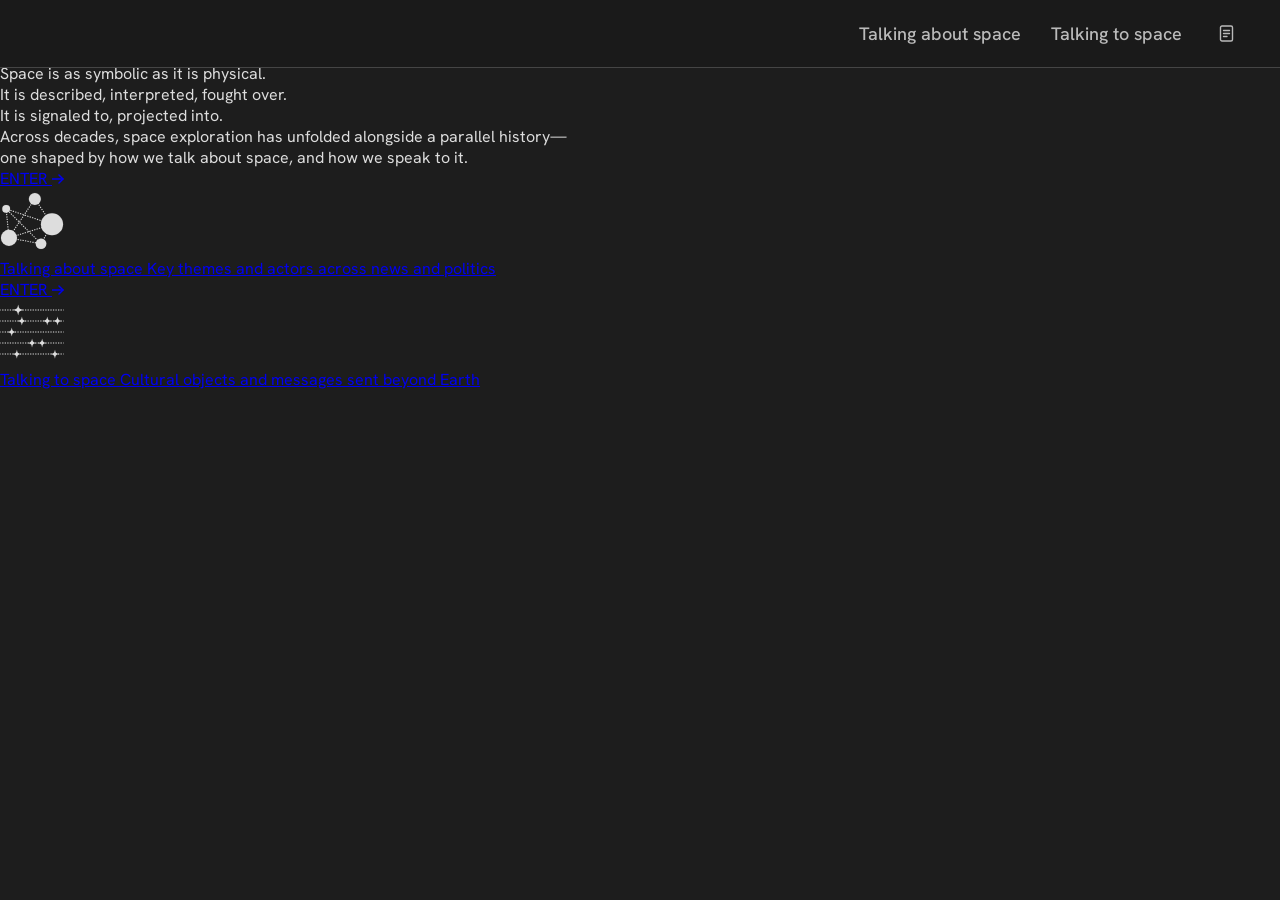
==== commit 8997c76d: "ui edits" ====
--- a/index.html
+++ b/index.html
@@ -64,7 +64,7 @@
         Across decades, space exploration has unfolded alongside a parallel history—
       </p>
       <p class="landing-intro-line landing-intro-line--echo">
-        one shaped by <strong>how we talk about space</strong>, and <strong>how we speak to it</strong>.
+        one shaped by how we talk about space, and how we speak to it.
       </p>
     </div>
 
--- a/styles.css
+++ b/styles.css
@@ -12,7 +12,6 @@
   --c35: rgba(232,232,232,0.56);
   --c20: rgba(232,232,232,0.20);
   --c10: rgba(232,232,232,0.10);
-  --font: 'Hanken Grotesk', system-ui, sans-serif;
   --font-main: 'Hanken Grotesk', system-ui, sans-serif;
   --font-mono: 'Geist Mono', monospace;
   --accent-yellow: rgba(214, 208, 121, 0.9);
@@ -22,7 +21,7 @@
 
 body {
   background: var(--bg);
-  font-family: var(--font);
+  font-family: var(--font-main);
   color: var(--c0);
   -webkit-font-smoothing: antialiased;
   overflow-x: hidden;
@@ -71,7 +70,7 @@
 .nav-logo a:visited { color: var(--c0); }
 .nav-links { display: flex; gap: 30px; align-items: center; margin-left: auto; }
 .nav-links a {
-  font-family: var(--font); font-size: 18px; font-weight: 500;
+  font-family: var(--font-main); font-size: 18px; font-weight: 500;
   color: var(--c65); text-decoration: none; transition: color 0.15s;
 }
 .nav-links a:hover { color: var(--c0); }
@@ -150,7 +149,7 @@
   position: relative;
 }
 .nav-dropdown-trigger {
-  font-family: var(--font); font-size: 18px; font-weight: 500;
+  font-family: var(--font-main); font-size: 18px; font-weight: 500;
   color: var(--c65); background: transparent; border: none;
   cursor: pointer; padding: 0; transition: color 0.15s;
   display: flex; align-items: center; gap: 5px; line-height: 1;
@@ -173,7 +172,7 @@
 }
 .nav-dropdown:hover .nav-dropdown-menu { display: flex; }
 .nav-dropdown-item {
-  font-family: var(--font); font-size: 15px; font-weight: 400;
+  font-family: var(--font-main); font-size: 15px; font-weight: 400;
   color: var(--c65); text-decoration: none; padding: 9px 20px;
   transition: color 0.12s, background 0.12s; white-space: nowrap;
   display: block; text-align: center;
@@ -190,35 +189,8 @@
 /* `overflow-x: hidden` breaks `position: sticky` for descendants in Chromium; clip avoids horizontal scroll without that side effect. */
 body.tas-body {
   overflow-x: clip;
-  /* Horizontal inset for `.tas-sticky-chrome` and page gutters */
-  --tas-page-pad-x: 100px;
-}
-
-.tas-body .page.tas-page {
-  display: flex;
-  flex-direction: column;
-  min-height: 100dvh;
-  box-sizing: border-box;
-  padding-top: calc(24px + var(--nav-h));
-  /* Reduce extra scroll past last chart */
-  padding-bottom: 8px;
-}
 
 /* Shared page title; section charts have their own h2 + subtitle + controls */
-.tas-page-hero {
-  flex-shrink: 0;
-  margin-bottom: clamp(28px, 4vh, 48px);
-  max-width: min(72ch, 100%);
-}
-.tas-page-title {
-  font-family: var(--font-main);
-  font-size: clamp(36px, 4.6vw, 46px);
-  font-weight: 300;
-  line-height: 1.05;
-  color: var(--c0);
-  margin: 0;
-  letter-spacing: -0.02em;
-}
 
 /* ── Unified chart title + subtitle — applies to both rank and bubble sections ── */
 .chart-title {
@@ -241,13 +213,8 @@
   min-height: 0;
 }
 /* Legacy aliases — keep old class names working */
-.bubble-title { font-family: var(--font-main); font-size: clamp(28px, 3.5vw, 42px); font-weight: 300; line-height: 1.05; color: var(--c0); margin: 2px 0 10px; letter-spacing: -0.02em; }
-.page-subtitle--rank, .page-subtitle--planets { font-family: var(--font-main); font-size: 20px; line-height: 1.5; color: rgba(240,240,240,0.82); max-width: min(72ch,100%); margin-bottom: 4px; min-height: 0; }
-
-/* Chart titles — both rank and bubble use .bubble-title for a single unified hierarchy */
 
 .rank-section {
-  flex-shrink: 0;
   flex: 1 1 auto;
   min-height: 0;
   width: 100%;
@@ -261,16 +228,10 @@
   max-width: 100%;
   margin-bottom: 2px;
 }
-.page-subtitle--rank {
-  min-height: 0;
-  max-width: min(72ch, 100%);
-  margin-bottom: 4px;
-}
-
-/* Editorial annotation line under trends subtitle */
+
+/* Editorial annotation: fixed 3-line height, no top margin */
 .rank-annotation {
-  /* More readable measure; keep tight to chart */
-  margin: 12px 0 20px;
+  margin: 0;
   max-width: min(92ch, 100%);
   padding-left: 16px;
   border-left: 1px solid rgba(255, 255, 255, 0.60);
@@ -279,17 +240,15 @@
   line-height: 1.55;
   font-style: italic;
   color: rgba(240, 240, 240, 0.72);
-  /* Reduced height to give more space to chart */
-  min-height: 40px;
+  height: 74px;
+  min-height: 74px;
+  max-height: 74px;
+  overflow: hidden;
+  flex-shrink: 0;
 }
 .rank-annotation:empty {
   display: none;
   min-height: 0;
-}
-.rank-toolbar,
-.bubble-toolbar {
-  margin-top: 0;
-  margin-bottom: 0;
 }
 .filters.filters--inline {
   margin-bottom: 10px;
@@ -323,6 +282,96 @@
     margin-bottom: 14px;
   }
 }
+
+/* Bubble filters row: align filters on row */
+.bubble-filters-row {
+  display: flex;
+  align-items: center;
+  gap: 20px;
+  margin-bottom: 10px;
+}
+@media (min-width: 769px) {
+  .bubble-filters-row {
+    margin-bottom: 14px;
+  }
+}
+
+/* Wrapper for filters and CTAs - handles positioning */
+.bubble-filters-cta-wrapper {
+  display: flex;
+  flex-direction: column;
+  position: relative;
+}
+
+.bubble-filters-row {
+  display: flex;
+  align-items: center;
+  gap: 20px;
+  margin-bottom: 10px;
+}
+@media (min-width: 769px) {
+  .bubble-filters-row {
+    margin-bottom: 14px;
+  }
+}
+
+
+/* CTA row: single row that shows either overview CTA or back-button + drilldown CTA */
+.bubble-cta-row {
+  display: flex;
+  align-items: center;
+  min-height: 44px;
+  padding-top: 4px;
+  gap: 0;
+  width: 100%;
+  box-sizing: border-box;
+}
+
+/* Overview CTA: left-aligned, hidden when drilling */
+.bubble-cta--overview {
+  font-family: var(--font-mono);
+  font-size: 14px;
+  color: rgba(232, 232, 232, 0.80);
+  white-space: nowrap;
+  flex-shrink: 0;
+}
+
+/* Drilldown CTA: pushed to the far right via margin-left: auto */
+.bubble-cta--drilldown {
+  font-family: var(--font-mono);
+  font-size: 14px;
+  color: rgba(232, 232, 232, 0.80);
+  white-space: nowrap;
+  flex-shrink: 0;
+  margin-left: auto;
+}
+
+/* Back button: sits on the left of the CTA row in drilldown state */
+button.bubble-back.back-link {
+  background: none;
+  border: none;
+  padding: 8px 16px 8px 0;
+  margin: 0;
+  font-family: var(--font-mono);
+  font-size: 18px;
+  font-weight: 500;
+  letter-spacing: 0.06em;
+  line-height: 1.2;
+  text-align: left;
+  min-height: 44px;
+  display: none; /* shown via style.display = 'inline-flex' by JS */
+  align-items: center;
+  flex-shrink: 0;
+  box-sizing: border-box;
+  cursor: pointer;
+  color: inherit;
+}
+
+
+body.tas-body .bubble-section.drilldown-active .bubble-filters-cta-wrapper {
+  position: relative;
+}
+
 .bubble-section {
   /* Flex column so the viz can be vertically centered in remaining viewport */
   flex: 1 1 auto;
@@ -332,11 +381,6 @@
   margin-top: clamp(16px, 2vh, 40px); /* tighter top margin inside the sticky frame */
 }
 
-/* Outside scrolly (standalone page), restore the spacious margin */
-.page > .bubble-section {
-  min-height: calc(100dvh - var(--nav-h));
-  margin-top: clamp(40px, 6vh, 88px);
-}
 
 /* Standalone planets section when outside scrolly structure (after transition section) */
 .tas-page > .bubble-section {
@@ -376,74 +420,11 @@
 body.tas-body .bubble-section.drilldown-active #chart-wrap {
   margin-left: 0;
 }
-body.tas-body .bubble-section.drilldown-active #bubble-svg.drilldown-svg {
-  overflow: visible;
-  display: block;
-}
 /* Drilldown SVG: pull left by 200px (legend width) to start at section padding edge.
    Row labels at x=12 inside SVG align with header above. */
-body.tas-body .bubble-section #bubble-svg.drilldown-svg {
-  overflow: visible;
-  display: block;
-}
-.bubble-header-main .bubble-drill-row {
-  margin-top: 4px;
-  margin-bottom: 6px; /* keep back button clear of SVG on short screens */
-}
-.bubble-drill-row {
-  display: flex;
-  flex-direction: row;
-  flex-wrap: wrap;
-  align-items: center;
-  gap: 12px 20px;
-  padding-top: 4px;
-  /* Reserve space so switching between overview/drilldown doesn't shift layout */
-  min-height: 44px;
-  width: 100%;
-  max-width: 100%;
-  box-sizing: border-box;
-}
 /* In overview mode (hidden), collapse completely to allow bubbles to move up */
-.bubble-drill-row[hidden] {
-  display: none !important;
-  visibility: hidden;
-  pointer-events: none;
-  min-height: 0;
-  padding: 0;
-  margin: 0;
-}
-.bubble-drill-label {
-  font-family: var(--font-main);
-  margin-left: auto;
-  text-align: right;
-  min-width: 0;
-  line-height: 1.25;
-}
 /* Theme/actor title: sized up; color set inline to match rank-chart stroke (lightenHex + TREND_CHART_LIGHTEN) */
-.bubble-drill-label .bubble-drill-name {
-  font-size: clamp(22px, 2.5vw, 30px);
-  font-weight: 500;
-  letter-spacing: -0.02em;
-}
-button.bubble-back.back-link {
-  background: none;
-  border: none;
-  padding: 8px 4px 8px 0;
-  margin-top: 20px;
-  font-family: var(--font-mono);
-  font-size: 18px;
-  font-weight: 500;
-  letter-spacing: 0.06em;
-  line-height: 1.2;
-  text-align: left;
-  min-height: 44px;
-  display: none;
-  align-items: center;
-  box-sizing: border-box;
-}
-.bubble-drill-row .bubble-back.back-link.visible {
-  display: inline-flex;
-}
+
 
 /* TTS: hero (full viewport) + viz screen (full viewport) + detail */
 .tts-page {
@@ -952,8 +933,6 @@
 
 /* Chart panels need the full viewport width — remove the 1120px cap so the
    bump chart and bubble chart use all available horizontal space. */
-.scrolly-panel[data-panel="trends"] .scrolly-sticky-inner,
-.scrolly-panel[data-panel="planets"] .scrolly-sticky-inner,
 #tas-charts-scrolly .scrolly-sticky-inner {
   max-width: 100%;
 }
@@ -1141,25 +1120,14 @@
   justify-content: center;
 }
 
-.scrolly-img-wrap {
-  display: flex;
-  flex-direction: column;
-  align-items: center;
-  gap: 10px;
-}
-
-.scrolly-photo,
-.scrolly-bitmap {
-  max-width: 100%;
+
+.scrolly-photo {
+  max-width: min(320px, 100%);
+  max-height: min(55vh, 420px);
   height: auto;
   object-fit: contain;
   border-radius: 4px;
   filter: saturate(0.4) brightness(0.92);
-}
-
-.scrolly-photo {
-  max-width: min(320px, 100%);
-  max-height: min(55vh, 420px);
 }
 
 .scrolly-bitmap {
@@ -1181,14 +1149,6 @@
   opacity: 0.8;
 }
 
-.scrolly-object {
-  margin: 0 0 12px;
-  font-family: var(--font-main);
-  font-size: clamp(22px, 2.4vw, 32px);
-  font-weight: 300;
-  line-height: 1.15;
-  color: var(--c0);
-}
 
 .scrolly-body {
   margin: 0;
@@ -1234,29 +1194,13 @@
 
 /* Large pull text for talking about space scrolly panels (zone 1 and zone 2 interstitials) */
 .tas-body #scrolly .scrolly-pull {
-  font-size: clamp(21px, 2.5vw, 38px);
+  font-size: clamp(24px, 2.8vw, 42px);
   font-weight: 300;
   line-height: 1.3;
 }
 
 /* Standalone transition section: scrolls naturally from bottom up */
-.tas-transition-section {
-  width: 100%;
-  min-height: calc(100dvh - var(--nav-h));
-  display: flex;
-  align-items: flex-start;
-  justify-content: flex-start;
-  padding: calc(45vh - var(--nav-h) - 2em) clamp(12px, 3vw, 40px);
-  box-sizing: border-box;
-  background: var(--bg);
-}
-
-.tas-transition-section .scrolly-pull {
-  font-size: clamp(21px, 2.5vw, 38px);
-  font-weight: 300;
-  line-height: 1.3;
-  max-width: min(72ch, 100%);
-}
+
 
 .scrolly-progressive {
   text-align: left;
@@ -1279,25 +1223,13 @@
   max-width: clamp(280px, 50vw, 650px);
   max-height: 65vh;
   object-fit: contain;
-  opacity: 0.3;
+  opacity: 0.14;
   pointer-events: none;
   z-index: 100;
 }
 
-.scrolly-progressive-line {
-  /* Align with the word 'frontier' via invisible prefix span */
-  margin-top: 0.5em;
-  margin-bottom: 0;
-  margin-left: 0;
-  padding-left: 0;
-}
 
 /* Invisible prefix that mirrors the width of "Across time, space has been a " */
-.scrolly-progressive-indent {
-  visibility: hidden;
-  white-space: pre;
-  pointer-events: none;
-}
 
 .scrolly-progressive .scrolly-pull {
   margin: 0;
@@ -1409,10 +1341,6 @@
   word-break: break-word;
   hyphens: manual;
 }
-.viz-hint-sub {
-  display: block;
-  margin-top: 0.12em;
-}
 .viz-main {
   flex: 1 1 auto;
   display: flex;
@@ -1594,139 +1522,28 @@
 }
 
 /* Helper text — subtle interaction prompt below subtitle */
-.page-helper {
-  font-family: var(--font-mono);
-  font-size: 11px; font-weight: 400;
-  letter-spacing: 0.08em;
-  color: rgba(240,240,240,0.45);
-  line-height: 1.4;
-  margin-top: 10px;
-  text-transform: lowercase;
-}
 
 /* ══════════════════════════════════════════════════════
    TAS — sticky chrome band (title + controls)
    ══════════════════════════════════════════════════════ */
-.page-header-text {
-  flex: 1;
-  min-width: 0;
-  display: flex;
-  flex-direction: column;
-}
-.tas-sticky-chrome {
-  position: fixed;
-  top: var(--nav-h);
-  left: 0;
-  right: 0;
-  z-index: 280;
-  box-sizing: border-box;
-  padding: 10px var(--tas-page-pad-x) 12px;
-  background: rgba(18, 18, 16, 0.97);
-  border-bottom: 1px solid rgba(255, 255, 255, 0.08);
-}
-.tas-sticky-chrome__inner {
-  display: flex;
-  flex-direction: row;
-  align-items: flex-start;
-  justify-content: space-between;
-  gap: 20px 36px;
-  width: 100%;
-  max-width: 100%;
-}
-.tas-sticky-chrome__lead {
-  flex: 1 1 auto;
-  min-width: 0;
-  max-width: min(520px, 50vw);
-}
-.tas-sticky-chrome__lead h1 {
-  font-family: var(--font-main);
-  font-size: clamp(26px, 3.2vw, 40px);
-  font-weight: 300;
-  line-height: 1.05;
-  color: var(--c0);
-  margin: 0;
-  letter-spacing: -0.02em;
-}
-.tas-sticky-chrome__controls {
-  flex: 0 0 auto;
-  min-width: 0;
-}
-.tas-header-fixed-panel__surface {
-  display: flex;
-  flex-direction: column;
-  align-items: stretch;
-  gap: 10px;
-  width: max-content;
-  max-width: min(100vw - 2 * var(--tas-page-pad-x) - 24px, 100%);
-  min-width: 0;
-  padding: 12px;
-  box-sizing: border-box;
-  background: rgba(12, 12, 10, 0.92);
-  border: 1px solid rgba(255, 255, 255, 0.08);
-}
-.tas-header-fixed-panel__surface .filters {
-  margin-bottom: 0;
-}
 /* Flex default `min-width: 0` on `.filter-source-group` was letting “NEWS · POLITICS” shrink narrower than its text. */
 #rank-filters .filter-source-group,
 #bubble-filters .filter-source-group {
   min-width: max-content;
 }
 /* margin-bottom:0 beats `.page .filters` (same order wins tie) so the fixed header panel is not stretched */
-#rank-filters.filters,
+#rank-filters.filters {
+  width: max-content;
+  max-width: 100%;
+  margin-bottom: 8px;
+}
 #bubble-filters.filters {
   width: max-content;
   max-width: 100%;
   margin-bottom: 0;
 }
-.tas-header-drill-row {
-  display: flex;
-  flex-direction: row;
-  flex-wrap: wrap;
-  align-items: baseline;
-  gap: 6px 14px;
-  padding: 10px 0 0;
-  border-top: 1px solid #2a2a28;
-  opacity: 1;
-  transition: opacity 150ms ease;
-}
-.tas-header-drill-row[hidden] {
-  display: none !important;
-}
-.tas-header-drill-row.is-fading-out {
-  opacity: 0;
-}
-.tas-header-soft-prompt {
-  font-family: var(--font-mono);
-  font-size: 12.5px;
-  font-weight: 500;
-  letter-spacing: 0.04em;
-  color: #555551;
-  white-space: nowrap;
-}
-.tas-header-drill-label {
-  font-family: var(--font-mono);
-  font-size: 14.5px;
-  font-weight: 600;
-  letter-spacing: 0.05em;
-  line-height: 1.35;
-  min-width: 0;
-}
-.tas-header-drill-row .back-link.tas-header-back {
-  display: inline-block;
-  margin-top: 0;
-  margin-bottom: 0;
-  padding: 0;
-  background: none;
-  border: none;
-  cursor: pointer;
-  width: auto;
-  -webkit-tap-highlight-color: transparent;
-}
-.theme-image-slot { display: none !important; }
 
 #header-image-wrap { margin-bottom: 20px; }
-#header-img-col { display: none !important; }
 #header-img-col img {
   width: 100%; height: auto;
   object-fit: contain; object-position: right top;
@@ -1776,11 +1593,6 @@
   justify-items: stretch;
 }
 
-.filter-view.filter-view--drill-disabled {
-  opacity: 0.25;
-  pointer-events: none;
-  cursor: not-allowed;
-}
 .filter-view {
   position: relative;
   display: flex;
@@ -1858,8 +1670,8 @@
   color: #0a0a0a;
   font-weight: 600;
 }
-#rank-filters .filter-view.filter-view--src:hover:not(.active):not(.filter-view--off),
-#bubble-filters .filter-view.filter-view--src:hover:not(.active):not(.filter-view--off) {
+#rank-filters .filter-view.filter-view--src:hover:not(.active),
+#bubble-filters .filter-view.filter-view--src:hover:not(.active) {
   color: #f2f2f2;
   border-color: rgba(255, 255, 255, 0.72);
 }
@@ -1914,31 +1726,11 @@
   background: rgba(0, 0, 0, 0.28);
 }
 
-.filter-view-txt {
-  pointer-events: none;
-  white-space: nowrap;
-  flex-shrink: 0;
-  opacity: 1;
-}
 
 /* Inactive half: visible but clearly unavailable (WCAG: not relying on color alone — reduced contrast + no pointer + cursor + aria-disabled) */
-.filter-view.filter-view--off {
-  flex: 1 1 0;
-  min-width: 0;
-  color: rgba(240, 240, 240, 0.32);
-  background: rgba(12, 12, 12, 0.65);
-  border-color: rgba(240, 240, 240, 0.12);
-  pointer-events: none;
-  cursor: not-allowed;
-  user-select: none;
-  -webkit-tap-highlight-color: transparent;
-}
-.filter-view.filter-view--off .filter-view-txt {
-  opacity: 0.42;
-}
 
 .filter-view.active             { color: #1a1a1a; background: #d4d4d4; border-color: #d4d4d4; font-weight: 600; }
-.filter-view:hover:not(.active):not(.filter-view--off) { color: var(--c0); border-color: rgba(240,240,240,0.45); }
+.filter-view:hover:not(.active) { color: var(--c0); border-color: rgba(240,240,240,0.45); }
 
 @media (prefers-reduced-motion: reduce) {
   .filter-view,
@@ -1950,9 +1742,6 @@
 
 /* Talking about space — desktop: filters row rhythm */
 @media (min-width: 769px) {
-  .tas-sticky-chrome__lead h1 {
-    margin-top: 2px;
-  }
   .page .filters {
     gap: 24px;
     margin-bottom: 28px;
@@ -1963,32 +1752,8 @@
 .filter-source-group {
   display: flex;
   align-items: center;
-  gap: 0;                   /* spacing handled by .filter-sep margins */
-  flex-shrink: 0;
-  min-width: 0;
-}
-.filter-in {
-  font-family: var(--font-mono); font-size: 15px; font-weight: 500;
-  color: rgba(240,240,240,0.80); letter-spacing: 0.06em;
-  margin-right: 14px; user-select: none; padding: 0 0 2px;
-}
-
-.filter-source {
-  font-family: var(--font-mono); font-size: 16px; font-weight: 500;
-  letter-spacing: 0.09em; color: rgba(240,240,240,0.80);
-  cursor: pointer; padding: 0 0 2px;
-  border: none; border-bottom: 1.5px solid transparent;
-  background: transparent; transition: all .15s;
-}
-.filter-source.active            { color: var(--c0); border-bottom-color: var(--c0); font-weight: 600; }
-.filter-source:hover:not(.active){ color: rgba(240,240,240,0.80); }
-
-.filter-sep {
-  font-size: 16px; font-weight: 500; color: rgba(240,240,240,0.70);
-  margin: 0 8px; line-height: 1;
-  display: inline-flex; align-items: center; align-self: center; padding-bottom: 2px;
-  user-select: none;
-}
+
+
 /* legend */
 #legend-circle-label {
   font-family: var(--font-mono); font-size: 13px; color: var(--c65);
@@ -2005,7 +1770,7 @@
    ══════════════════════════════════════════════════════ */
 .back-link {
   display: none;
-  font-family: var(--font-mono); font-size: 16px; font-weight: 400;
+  font-family: var(--font-mono); font-size: 18px; font-weight: 400;
   letter-spacing: 0.06em; color: var(--c80);
   cursor: pointer; transition: color .15s;
   margin-top: 10px; text-decoration: none; width: fit-content;
@@ -2023,39 +1788,21 @@
 #cluster-legend svg { overflow: visible; }
 
 /* Talking about space — trends intro (subtitle above first chart, in document flow) */
-.rank-intro {
-  width: 100vw;
-  max-width: 100vw;
-  margin-left: calc(50% - 50vw);
-  box-sizing: border-box;
-  padding: 10px var(--tas-page-pad-x) 0;
-  flex-shrink: 0;
-}
-.rank-intro .page-subtitle--trends {
-  margin: 0;
-  min-height: 0;
-  font-size: clamp(14px, 1.35vw, 17px);
-  line-height: 1.45;
-  color: rgba(240, 240, 240, 0.82);
-}
 
 /* Talking about space — full-bleed trends stage + planets section */
-.page-subtitle--trends {
-  min-height: 0;
-}
 
 .rank-stage {
   flex: 1 1 auto;
   display: flex;
   flex-direction: column;
-  /* Leave room for nav + page hero + rank header so the plot fits in view when possible */
-  min-height: min(78vh, calc(100dvh - 170px));
-  max-height: min(85vh, calc(100dvh - 130px));
+  /* Maximize chart height to fill viewport */
+  min-height: min(85vh, calc(100dvh - 80px));
+  max-height: min(92vh, calc(100dvh - 50px));
   width: 100%;
   max-width: 100%;
   box-sizing: border-box;
-  padding: 2px 0 6px 0;
-  margin-bottom: clamp(8px, 1.5vh, 24px);
+  padding: 2px 0 2px 0;
+  margin-bottom: clamp(2px, 0.4vh, 8px);
   background: transparent;
 }
 
@@ -2093,6 +1840,7 @@
   min-height: 0;
   max-height: 100%;
   overflow: visible;
+  height: 100%;
 }
 
 #rank-svg .rank-tick {
@@ -2113,15 +1861,6 @@
 }
 .bubble-header-main {
   min-width: 0;
-}
-.bubble-title {
-  font-family: var(--font-main);
-  font-size: clamp(28px, 3.5vw, 42px);
-  font-weight: 300;
-  line-height: 1.05;
-  color: var(--c0);
-  margin: 0 0 12px;
-  letter-spacing: -0.02em;
 }
 .page-subtitle--planets {
   min-height: 2.75em;
@@ -2140,37 +1879,11 @@
   min-height: 0;
   margin: 0;
 }
-.bubble-drill-slot {
-  display: flex;
-  justify-content: flex-end;
-  align-items: flex-start;
-  justify-self: end;
-  width: 100%;
-  max-width: min(300px, 36vw);
-  box-sizing: border-box;
-}
-.bubble-drill-slot:empty {
-  display: none;
-}
-#bubble-drill-slot #header-img-col {
-  flex-shrink: 0;
-  width: 100%;
-  max-width: min(300px, 36vw);
-  margin-left: 0;
-  display: flex;
-  flex-direction: column;
-  align-items: flex-end;
-  justify-content: flex-start;
-}
 
 .page .bubble-header + #chart-wrap {
   margin-top: 12px;
 }
 @media (min-width: 769px) {
-  .bubble-header {
-    margin-top: 20px;
-    padding-top: 0;
-  }
   .page .bubble-header + #chart-wrap {
     margin-top: 18px;
   }
@@ -2179,16 +1892,6 @@
   .bubble-header-grid {
     grid-template-columns: 1fr;
     gap: 16px;
-  }
-  .bubble-drill-slot {
-    justify-self: stretch;
-    max-width: 100%;
-    justify-content: flex-start;
-  }
-  #bubble-drill-slot #header-img-col {
-    width: 100%;
-    max-width: 100%;
-    align-items: flex-start;
   }
   .rank-stage {
     padding: 4px 0 6px 0;
@@ -2203,9 +1906,6 @@
     margin-top: 16px;
     padding-top: 0;
   }
-  .rank-intro {
-    padding: 8px var(--tas-page-pad-x) 0;
-  }
   .page-subtitle--planets {
     font-size: 14px;
     min-height: 0;
@@ -2220,7 +1920,7 @@
    ══════════════════════════════════════════════════════ */
 #tooltip {
   position: fixed; background: #1a1a1a; border: 0.5px solid var(--c20);
-  padding: 9px 12px; font-family: var(--font); font-size: 12px; line-height: 1.55;
+  padding: 9px 12px; font-family: var(--font-main); font-size: 12px; line-height: 1.55;
   pointer-events: none; opacity: 0; transition: opacity .12s; z-index: 500;
   max-width: 240px;
 }
@@ -2232,10 +1932,9 @@
    SOURCE TEXT
    ══════════════════════════════════════════════════════ */
 .source-text {
-  display: block; font-family: var(--font); font-size: 14px;
+  display: block; font-family: var(--font-main); font-size: 14px;
   font-style: italic; color: var(--c50); line-height: 1.6; margin-top: 48px;
 }
-
 
 
 /* ══════════════════════════════════════════════════════
@@ -2256,20 +1955,6 @@
   pointer-events: auto;
 }
 
-.dp-close-row {
-  background: #dedad2; 
-  border-bottom: 0.5px solid rgba(0,0,0,0.10);
-  padding: 14px 20px; 
-  position: sticky; 
-  top: 0; 
-  z-index: 10;
-  display: flex;
-  flex-direction: row;
-  align-items: flex-start;
-  justify-content: space-between;
-  gap: 12px;
-  min-height: auto;
-}
 .dp-close {
   font-family: var(--font-mono); 
   font-size: 11px; 
@@ -2283,47 +1968,6 @@
   padding: 0;
   margin: 0;
 }
-.dp-close:hover { color: rgba(20,18,14,0.90); }
-
-.dp-header { padding: 22px 22px 18px; border-bottom: 0.5px solid rgba(0,0,0,0.08); }
-.dp-year {
-  font-family: var(--font-mono); 
-  font-size: 11px; 
-  letter-spacing: 0.1em;
-  color: #7a5c1a; 
-  line-height: 1.4;
-  flex: 0 1 auto;
-  margin: 0;
-}
-.dp-catname {
-  font-family: var(--font-mono); font-size: 9px; letter-spacing: 0.16em;
-  color: rgba(20,18,14,0.58); text-transform: uppercase; margin-bottom: 10px; line-height: 1.4;
-}
-.dp-title {
-  font-family: var(--font-main); font-size: 22px; font-weight: 300;
-  line-height: 1.25; color: rgba(15,12,6,0.92);
-}
-.dp-body    { padding: 16px 22px; border-bottom: 0.5px solid rgba(0,0,0,0.07); }
-.dp-section-label {
-  font-family: var(--font-mono); font-size: 9px; letter-spacing: 0.18em;
-  color: rgba(20,18,14,0.52); margin-bottom: 8px; text-transform: uppercase;
-}
-.dp-organizer  { font-family: var(--font-main); font-size: 13px; line-height: 1.6; color: rgba(15,12,6,0.82); }
-.dp-desc-text  { font-family: var(--font-main); font-size: 13px; line-height: 1.7; color: rgba(15,12,6,0.82); max-width: none; margin: 0; }
-.dp-image-section { padding: 16px 22px 0; }
-.dp-img { width: 100%; height: auto; max-height: 320px; object-fit: contain; display: block; }
-.dp-img-notes {
-  font-family: var(--font-mono); font-size: 9px; letter-spacing: 0.06em;
-  color: rgba(20,18,14,0.50); margin-top: 6px; margin-bottom: 16px; line-height: 1.4;
-}
-.dp-img-notes a { color: rgba(20,18,14,0.50); text-decoration: underline; text-underline-offset: 2px; }
-.dp-img-notes a:hover { color: rgba(20,18,14,0.85); }
-.dp-source {
-  padding: 16px 22px 28px; font-family: var(--font-main); font-size: 11px;
-  line-height: 1.6; color: rgba(20,18,14,0.48); font-style: italic;
-  border-top: 0.5px solid rgba(200,210,220,0.08);
-}
-.dp-source em { font-style: normal; }
 
 
 /* ══════════════════════════════════════════════════════
@@ -2412,9 +2056,6 @@
 
 @media (max-width: 900px) {
   #legend-panel { display: none !important; }
-  .tts-header { flex-shrink: unset; width: 100%; }
-  .tts-page .tts-header h1 { margin-top: 4px; }
-  .tts-header .page-subtitle { margin-bottom: 22px; }
   .page-hero {
     min-height: 0;
     padding: 8px 0 24px;
@@ -2672,12 +2313,6 @@
 /* ══════════════════════════════════════════════════════
    TALKING TO SPACE — radial viz
    ══════════════════════════════════════════════════════ */
-.tts-header,
-.chart-left-col,
-.chart-area {
-  display: none;
-}
-
 @keyframes fadeInChart {
   from { opacity: 0; }
   to { opacity: 1; }
@@ -2763,8 +2398,8 @@
   top: 50%;
   right: 0;
   transform: translateY(-50%);
-  width: clamp(320px, 30vw, 530px);
-  height: clamp(320px, 30vw, 530px);
+  width: clamp(380px, 36vw, 620px);
+  height: clamp(380px, 36vw, 620px);
   background: url('images/diagram.svg') no-repeat center;
   background-size: contain;
   opacity: 0.8;
@@ -2775,8 +2410,8 @@
   top: 50%;
   right: 0;
   transform: translateY(-50%);
-  width: clamp(320px, 30vw, 530px);
-  height: clamp(320px, 30vw, 530px);
+  width: clamp(380px, 36vw, 620px);
+  height: clamp(380px, 36vw, 620px);
   background: url('images/circle.svg') no-repeat center;
   background-size: contain;
   opacity: 0.4;
@@ -2804,44 +2439,6 @@
   font-size: 100px; font-weight: 400; letter-spacing: -2px;
   line-height: 1; margin: 0;
 }
-.story-card {
-  height: 100vh; display: flex; align-items: center;
-  justify-content: center; padding: 0 60px;
-}
-.story-card-inner {
-  --story-inner-pad-x: clamp(24px, 4vw, 44px);
-  --story-inner-pad-y: clamp(28px, 4vw, 40px);
-  box-sizing: border-box;
-  /* fit-content + cap: flex:1 on .card-text-col was blowing width to ~100vw */
-  width: fit-content;
-  max-width: min(calc(50ch + 2 * var(--story-inner-pad-x)), calc(100vw - 48px));
-  padding: var(--story-inner-pad-y) var(--story-inner-pad-x);
-  background: #dddddd;
-  color: #242424;
-  border-radius: 4px;
-  border: 1px solid rgba(0, 0, 0, 0.08);
-  box-shadow: 0 1px 0 rgba(255, 255, 255, 0.65) inset, 0 10px 40px rgba(0, 0, 0, 0.12);
-  opacity: 0; transition: opacity 0.55s ease;
-}
-.story-card-inner.visible { opacity: 1; }
-.story-card-inner p {
-  font-family: var(--font-main); font-size: 22px; font-weight: 400;
-  line-height: 1.65;
-  color: #242424;
-  margin: 0;
-  max-width: 50ch;
-}
-.story-card-inner em {
-  color: #1a1a1a;
-  font-style: italic;
-}
-.across-scrolly { position: relative; height: 500vh; }
-.across-stage {
-  position: sticky; top: 0; height: 100vh;
-  display: flex; align-items: center; justify-content: center;
-  pointer-events: none;
-}
-.across-text { display: inline-grid; grid-template-columns: max-content 1fr; column-gap: 0.35em; }
 .across-line {
   display: grid; grid-template-columns: subgrid; grid-column: 1 / -1;
   font-family: var(--font-main); font-size: clamp(28px, 3.5vw, 44px);
@@ -2851,82 +2448,28 @@
   font-family: inherit; font-size: inherit; font-weight: inherit;
   line-height: inherit; color: inherit; opacity: 0; transition: opacity 0.7s ease;
 }
-.across-line em { font-style: normal; }
 .across-line.visible .across-prefix,
 .across-line.visible .across-word { opacity: 1; }
-.across-triggers { position: absolute; inset: 0; pointer-events: none; }
-.across-trigger  { height: 100vh; width: 100%; }
-.cta-section {
-  min-height: 100vh; display: flex; flex-direction: column;
-  align-items: center; justify-content: center; text-align: center; padding: 80px 40px;
-}
-.cta-title { font-family: var(--font-main); font-size: 38px; font-weight: 400; line-height: 1.5; color: var(--c0); margin: 0 0 60px; }
-.cta-buttons { display: flex; gap: 60px; flex-wrap: wrap; justify-content: center; }
 .cta-button {
   display: flex; flex-direction: column; align-items: center;
   background: transparent; border: none; color: var(--c0);
-  font-family: var(--font); font-size: 24px; font-weight: 500;
+  font-family: var(--font-main); font-size: 24px; font-weight: 500;
   text-decoration: none; cursor: pointer; transition: opacity 0.3s; padding: 0;
 }
-.cta-button:hover           { opacity: 0.7; }
-.cta-button-text            { border-bottom: 1px solid var(--c0); padding-bottom: 2px; display: block; }
-.cta-button-subtitle        { font-size: 16px; font-weight: 400; color: var(--c50); margin-top: 8px; font-style: italic; display: block; }
-.scroll-top {
-  position: fixed; bottom: 32px; right: 32px; width: 40px; height: 40px;
-  border-radius: 50%; border: 0.5px solid var(--c20); background: var(--bg);
-  color: var(--c50); display: flex; align-items: center; justify-content: center;
-  cursor: pointer; z-index: 200; opacity: 0; pointer-events: none;
-  transition: opacity 0.3s, color 0.15s, border-color 0.15s;
-}
-.scroll-top.visible { opacity: 1; pointer-events: auto; }
-.scroll-top:hover   { color: var(--c0); border-color: var(--c50); }
 @keyframes fadeInUp {
   from { opacity: 0; transform: translateY(40px); }
   to   { opacity: 1; transform: translateY(0); }
 }
 
 
-
 /* ══════════════════════════════════════════════════════
    PAGE FOOTER — circular navigation link
    ══════════════════════════════════════════════════════ */
-.tas-page-footer {
-  padding: clamp(40px, 8vh, 80px) clamp(20px, 4vw, 100px) clamp(48px, 7vh, 80px);
-  display: flex;
-  align-items: flex-start;
-  justify-content: flex-end;
-}
-.tas-page-footer-link {
-  display: inline-flex;
-  align-items: baseline;
-  gap: 12px;
-  text-decoration: none;
-  color: var(--c65);
-  transition: color 0.18s ease;
-}
 .tas-page-footer-link:hover {
   color: var(--c0);
 }
-.tas-page-footer-label {
-  font-family: var(--font-main);
-  font-size: clamp(16px, 1.6vw, 22px);
-  font-weight: 300;
-  letter-spacing: -0.01em;
-  line-height: 1.1;
-}
-.tas-page-footer-label em {
-  font-style: italic;
-  color: var(--accent-yellow);
-}
 .tas-page-footer-link:hover .tas-page-footer-label em {
   color: var(--accent-yellow);
-}
-.tas-page-footer-arrow {
-  font-family: var(--font-main);
-  font-size: clamp(16px, 1.6vw, 22px);
-  font-weight: 300;
-  line-height: 1.1;
-  transition: transform 0.18s ease;
 }
 .tas-page-footer-link:hover .tas-page-footer-arrow {
   transform: translateX(6px);
@@ -2959,6 +2502,7 @@
   border: 0.5px solid rgba(238,240,245,0.42);
   padding: 10px 18px 10px 20px;
   transition: color 0.18s ease, border-color 0.18s ease, background 0.18s ease;
+  background-color: rgb(31, 31, 31);
 }
 .page-footer-nav-link:hover {
   color: var(--c0);
@@ -3024,27 +2568,24 @@
   flex-direction: column;
   gap: clamp(2px, 0.3vh, 4px);
 }
-.landing-intro-pair .landing-intro-line,
-.landing-intro-tail .landing-intro-line {
-  margin: 0;
-}
 /* Last two lines (tail) also sit tight */
 .landing-intro-tail {
   display: flex;
   flex-direction: column;
   gap: clamp(3px, 0.5vh, 6px);
-  margin-top: 30px;
+  margin-top: clamp(24px, 3vh, 40px);
 }
 .landing-intro-line {
   margin: 0;
   font-family: var(--font-main);
-  font-size: clamp(19px, 2.2vw, 35px);
+  font-size: clamp(22px, 2.6vw, 30px);
   font-weight: 300;
   line-height: 1.3;
   color: rgba(238, 240, 245, 0.88);
   letter-spacing: -0.01em;
 }
 
+
 .landing-intro-line--echo {
   font-style: normal;
 }
@@ -3060,21 +2601,6 @@
 }
 
 /* ── Entry point links ── */
-.landing-entry-placeholder {
-  margin: 0;
-  font-family: var(--font-main);
-  font-size: clamp(14px, 1.3vw, 18px);
-  font-weight: 300;
-  letter-spacing: -0.01em;
-}
-.landing-entry-placeholder a {
-  color: rgba(238, 240, 245, 0.40);
-  text-decoration: none;
-  transition: color 0.18s ease;
-}
-.landing-entry-placeholder a:hover {
-  color: rgba(238, 240, 245, 0.80);
-}
 
 /* ── Entry point cards (replaces placeholder links) ── */
 .landing-entry-cards {
@@ -3094,9 +2620,9 @@
   align-items: center;
   gap: 20px;
   text-decoration: none;
-  color: inherit;
+  background: rgb(31, 31, 31);
   padding: clamp(28px, 4vh, 44px) clamp(20px, 3vw, 40px);
-  border: 0.5px solid rgba(238, 240, 245, 0.42);
+  border: 0.5px solid rgba(200,210,220,0.24);
   transition: border-color 0.22s ease, transform 0.22s ease, background 0.22s ease;
   will-change: transform;
 }
@@ -3326,9 +2852,7 @@
   padding: 0;
   margin: 0;
 }
-.dp-close:hover { color: rgba(20,18,14,0.90); }
-
-.dp-header { padding: 22px 22px 18px; border-bottom: 0.5px solid rgba(0,0,0,0.08); }
+
 .dp-year {
   font-family: var(--font-mono); 
   font-size: 11px; 
@@ -3338,35 +2862,19 @@
   flex: 0 1 auto;
   margin: 0;
 }
-.dp-catname {
-  font-family: var(--font-mono); font-size: 9px; letter-spacing: 0.16em;
-  color: rgba(20,18,14,0.58); text-transform: uppercase; margin-bottom: 10px; line-height: 1.4;
-}
 .dp-title {
   font-family: var(--font-main); font-size: 22px; font-weight: 300;
   line-height: 1.25; color: rgba(15,12,6,0.92);
 }
-.dp-body    { padding: 16px 22px; border-bottom: 0.5px solid rgba(0,0,0,0.07); }
 .dp-section-label {
   font-family: var(--font-mono); font-size: 9px; letter-spacing: 0.18em;
   color: rgba(20,18,14,0.52); margin-bottom: 8px; text-transform: uppercase;
 }
-.dp-organizer  { font-family: var(--font-main); font-size: 13px; line-height: 1.6; color: rgba(15,12,6,0.82); }
-.dp-desc-text  { font-family: var(--font-main); font-size: 13px; line-height: 1.7; color: rgba(15,12,6,0.82); max-width: none; margin: 0; }
-.dp-image-section { padding: 16px 22px 0; }
-.dp-img { width: 100%; height: auto; max-height: 320px; object-fit: contain; display: block; }
-.dp-img-notes {
-  font-family: var(--font-mono); font-size: 9px; letter-spacing: 0.06em;
-  color: rgba(20,18,14,0.50); margin-top: 6px; margin-bottom: 16px; line-height: 1.4;
-}
-.dp-img-notes a { color: rgba(20,18,14,0.50); text-decoration: underline; text-underline-offset: 2px; }
-.dp-img-notes a:hover { color: rgba(20,18,14,0.85); }
 .dp-source {
   padding: 16px 22px 28px; font-family: var(--font-main); font-size: 11px;
   line-height: 1.6; color: rgba(20,18,14,0.48); font-style: italic;
   border-top: 0.5px solid rgba(200,210,220,0.08);
 }
-.dp-source em { font-style: normal; }
 
 
 /* ══════════════════════════════════════════════════════
@@ -3456,39 +2964,18 @@
 /* ══════════════════════════════════════════════════════
    DECADE PAGES
    ══════════════════════════════════════════════════════ */
-.decade-page   { display: flex; flex-direction: column; gap: 48px; padding: 40px 0; }
 
 .back-link-decade { font-family: var(--font-mono); font-size: 13px; letter-spacing: 0.06em; margin-bottom: 8px; }
 .back-link-decade a { color: var(--c50); text-decoration: none; transition: color 0.15s; }
 .back-link-decade a:hover { color: var(--c0); }
 
-.decade-header { border-bottom: 0.5px solid rgba(240,240,240,0.15); padding-bottom: 32px; }
-.decade-header h1 {
-  font-family: var(--font-main); font-size: clamp(80px, 12vw, 144px);
-  font-weight: 300; margin: 0 0 12px; letter-spacing: -2px; color: var(--c0); line-height: 1;
-}
-.decade-subtitle {
-  font-family: var(--font-main); font-size: 18px; line-height: 1.5;
-  color: var(--c50); max-width: 600px; margin-bottom: 28px;
-}
-.featured-headline {
-  border-left: 2px solid rgba(240,240,240,0.30); padding: 16px 20px;
-  font-family: var(--font-mono); font-size: 14px; line-height: 1.6;
-  font-weight: 600; letter-spacing: 0.04em; color: var(--c80); max-width: 680px;
-}
 .headline-source {
   font-family: var(--font-mono); font-size: 10px; color: var(--c35);
   margin-top: 8px; font-weight: normal; letter-spacing: 0.08em; text-transform: uppercase;
 }
 
 /* ── Words + docs section ── */
-.words-section { display: grid; grid-template-columns: 320px 1fr; gap: 90px; align-items: start; }
-.docs-container { max-width: 900px; }
-
-.decade-terms-title {
-  font-family: var(--font-main); font-size: 18px; font-weight: 400;
-  color: rgba(240,240,240,0.82); line-height: 1.5; margin-bottom: 20px;
-}
+
 
 /* Format tabs — same style as filter-source (NEWS · POLITICS) */
 .format-selector {
@@ -3515,15 +3002,6 @@
 .format-btn:hover:not(.active){ color: var(--c80); }
 
 /* Term ranking list */
-.top-words-list { display: flex; flex-direction: column; gap: 0; }
-.word-row {
-  display: grid; grid-template-columns: 28px 1fr 80px;
-  align-items: center; gap: 10px; padding: 9px 0;
-  border-bottom: 0.5px solid rgba(240,240,240,0.07);
-  cursor: pointer; transition: opacity 0.15s;
-}
-.word-row:first-child { border-top: 0.5px solid rgba(240,240,240,0.07); }
-.word-row.active .word-row-term { color: var(--c0); font-weight: 600; text-decoration: underline; text-underline-offset: 3px; }
 .word-row-rank {
   font-family: var(--font-mono); font-size: 11px; color: var(--c35);
   letter-spacing: 0.06em; line-height: 1;
@@ -3539,42 +3017,8 @@
   height: 100%; background: rgba(240,240,240,0.55); border-radius: 2px;
   transition: width 0.3s ease;
 }
-.word-row.active .word-row-bar-fill { background: rgba(240,240,240,0.90); }
 
 /* Docs panel — inline, full sm-dialog structure but not a modal */
-#docs-panel {
-  background: #1e1e1e;
-  display: flex; flex-direction: column;
-  max-height: 560px;
-}
-.docs-panel-topbar {
-  display: flex; align-items: center; justify-content: space-between;
-  background: #e8e4dc; padding: 14px 24px; flex-shrink: 0;
-}
-.docs-panel-tag {
-  font-family: var(--font-mono); font-size: 10px;
-  letter-spacing: 0.14em; color: rgba(20,20,20,0.75); text-transform: uppercase;
-}
-.docs-panel-src-line {
-  font-family: var(--font-main); font-size: 26px; font-weight: 300;
-  color: var(--c0); line-height: 1.2; padding: 20px 24px 6px;
-  flex-shrink: 0; background: #1e1e1e;
-}
-.docs-panel-hint {
-  font-family: var(--font-mono); font-size: 10px;
-  color: rgba(240,240,240,0.38); padding: 0 24px 16px;
-  background: #1e1e1e; letter-spacing: 0.05em;
-}
-.docs-panel-items {
-  flex: 1; overflow-y: auto; padding: 0 24px 28px; background: #1e1e1e;
-  scrollbar-width: thin; scrollbar-color: rgba(240,240,240,0.12) transparent;
-}
-.docs-panel-items::-webkit-scrollbar { width: 4px; }
-.docs-panel-items::-webkit-scrollbar-thumb { background: rgba(240,240,240,0.12); }
-.docs-panel-empty {
-  font-family: var(--font-mono); font-size: 11px;
-  color: rgba(240,240,240,0.40); padding: 20px 0;
-}
 
 /* highlight in docs */
 .highlight { background: rgba(184,150,46,0.28); color: var(--c0); font-weight: 600; padding: 0 1px; }
@@ -3603,13 +3047,6 @@
 .objects-title   { font-family: var(--font-mono); font-size: 10px; text-transform: uppercase; letter-spacing: 0.14em; color: var(--c35); }
 .objects-count   { font-family: var(--font-mono); font-size: 12px; color: var(--c50); }
 
-.carousel-container { overflow: hidden; }
-.carousel-track {
-  display: flex; gap: 16px; overflow-x: auto; scroll-behavior: smooth;
-  padding-bottom: 4px; scrollbar-width: thin; scrollbar-color: rgba(240,240,240,0.10) transparent;
-}
-.carousel-track::-webkit-scrollbar { height: 3px; }
-.carousel-track::-webkit-scrollbar-thumb { background: rgba(240,240,240,0.10); }
 
 /* ── Object cards — light panel, same palette as detail-panel ── */
 .object-card {
@@ -3639,11 +3076,6 @@
 .object-card .dp-year {
   font-family: var(--font-mono); font-size: 11px; letter-spacing: 0.1em;
   color: #7a5c1a; margin-bottom: 4px; line-height: 1.4; display: block;
-}
-.object-card .dp-catname {
-  font-family: var(--font-mono); font-size: 9px; letter-spacing: 0.16em;
-  color: rgba(20,18,14,0.52); text-transform: uppercase; margin-bottom: 8px;
-  line-height: 1.4; display: block;
 }
 .object-card .dp-title {
   font-family: var(--font-main); font-size: 16px; font-weight: 300;
@@ -3675,28 +3107,12 @@
 .object-desc-text.expanded { display: block; }
 
 /* Carousel nav buttons */
-.carousel-controls { display: flex; gap: 8px; margin-top: 16px; }
-.carousel-btn {
-  width: 32px; height: 32px; border: 0.5px solid rgba(240,240,240,0.20);
-  background: transparent; cursor: pointer; color: var(--c50);
-  display: flex; align-items: center; justify-content: center;
-  font-size: 16px; transition: all 0.15s;
-}
-.carousel-btn:hover:not(:disabled) { border-color: rgba(240,240,240,0.60); color: var(--c0); }
-.carousel-btn:disabled { opacity: 0.22; cursor: not-allowed; }
 
 /* Footer: CTA + source note — right-aligned, no separator */
 .objects-footer {
   display: flex; flex-direction: column; align-items: flex-end;
   gap: 10px; margin-top: 28px;
 }
-.see-all-link {
-  font-family: var(--font-mono); font-size: 11px; text-transform: uppercase;
-  letter-spacing: 0.10em; color: var(--c50); text-decoration: none;
-  border: 0.5px solid rgba(240,240,240,0.30); padding: 9px 18px;
-  transition: all 0.15s; display: inline-block;
-}
-.see-all-link:hover { border-color: var(--c0); color: var(--c0); background: rgba(240,240,240,0.04); }
 .objects-source-note {
   font-family: var(--font-main); font-size: 12px; font-style: italic;
   color: var(--c35); line-height: 1.6; max-width: 80ch; text-align: right;
@@ -3970,8 +3386,6 @@
   font-style: italic;
   border-top: 0.5px solid rgba(200,210,220,0.2);
 }
-
-
 
 
 /* ══════════════════════════════════════════════════════
@@ -4114,7 +3528,6 @@
 }
 
 
-
 /* ══════════════════════════════════════════════════════
    MOBILE ≤ 768px
    ══════════════════════════════════════════════════════ */
@@ -4142,7 +3555,6 @@
   }
   .page      { padding: 24px 20px 60px; padding-top: calc(36px + var(--nav-h)); }
   .tts-page  { flex-direction: column; padding: 20px 20px 0; padding-top: calc(36px + var(--nav-h)); overflow: visible; }
-  .tts-header { width: auto; padding-right: 0; }
   h1         { font-size: 28px; margin-bottom: 10px; }
   .page-header-text > h1 { margin-top: 10px; }
   .page-header-text > .page-subtitle {
@@ -4150,13 +3562,6 @@
     min-height: 0;
   }
   .page-subtitle { font-size: 14px; }
-  /* Match talking-about-space mobile subtitle (overrides .tts-header .page-subtitle 18px) */
-  .tts-header .page-subtitle {
-    font-size: 14px;
-    line-height: 1.45;
-    max-width: 100%;
-    min-height: auto;
-  }
   .caption   { font-size: 13px; margin-bottom: 12px; }
   body.tas-body {
     --tas-page-pad-x: 20px;
@@ -4164,10 +3569,6 @@
   .tas-body .page.tas-page {
     padding-top: calc(16px + var(--nav-h));
   }
-  .bubble-title {
-    font-size: 22px;
-  }
-  .theme-image-slot { display: none !important; }
   #header-img-col   { display: none !important; }
   .hero h1   { font-size: 56px; }
 
@@ -4286,7 +3687,7 @@
   }
   .mob-item:active  { opacity: 0.6; }
   .mob-item-yr      { font-family: var(--font-mono); font-size: 9px; color: rgba(240,240,240,0.35); min-width: 32px; flex-shrink: 0; }
-  .mob-item-title   { font-family: var(--font); font-size: 14px; color: rgba(240,240,240,0.75); line-height: 1.35; }
+  .mob-item-title   { font-family: var(--font-main); font-size: 14px; color: rgba(240,240,240,0.75); line-height: 1.35; }
 
   /* TTS detail panel: hidden on mobile (inline card takes over) */
   #detail-panel { display: none !important; }
@@ -4324,4 +3725,98 @@
   stroke: currentColor;
   width: 100%;
   height: 100%;
+}
+
+/* ── METHODOLOGY PAGE ────────────────────────────────────────────────────── */
+
+.method-page {
+  max-width: 720px;
+  margin: 0 auto;
+  padding: calc(var(--nav-h) + clamp(48px, 8vh, 88px)) clamp(20px, 5vw, 40px) clamp(80px, 12vh, 120px);
+  box-sizing: border-box;
+}
+.method-page h1 {
+  font-family: var(--font-main);
+  font-size: clamp(28px, 3.5vw, 40px);
+  font-weight: 300;
+  line-height: 1.1;
+  letter-spacing: -0.02em;
+  color: var(--c0);
+  margin: 0 0 clamp(40px, 7vh, 72px);
+}
+.method-section { margin-bottom: clamp(36px, 6vh, 60px); }
+.method-section-title {
+  font-family: var(--font-main);
+  font-size: clamp(18px, 1.6vw, 21px);
+  font-weight: 500;
+  letter-spacing: 0.06em;
+  text-transform: uppercase;
+  color: var(--c0);
+  margin: 0 0 24px;
+}
+.method-section-title .accent {
+  font-style: normal;
+  color: var(--accent-yellow);
+}
+.method-subsection { margin-bottom: clamp(24px, 4vh, 40px); }
+.method-subsection-title {
+  font-family: var(--font-main);
+  font-size: clamp(18px, 1.6vw, 21px);
+  font-weight: 500;
+  color: rgba(240, 240, 245, 0.92);
+  margin: 0 0 14px;
+  letter-spacing: -0.01em;
+}
+.method-page p {
+  font-family: var(--font-main);
+  font-size: clamp(15px, 1.3vw, 17px);
+  font-weight: 300;
+  line-height: 1.75;
+  color: rgba(235, 238, 242, 0.82);
+  margin: 0 0 1.2em;
+  max-width: 68ch;
+}
+.method-page p a {
+  color: rgba(235, 238, 242, 0.82);
+  text-decoration: underline;
+  text-underline-offset: 2px;
+}
+
+.method-page p:last-child { margin-bottom: 0; }
+.method-list {
+  list-style: none;
+  padding: 0;
+  margin: 0 0 1.4em;
+}
+.method-list li {
+  font-family: var(--font-main);
+  font-size: clamp(15px, 1.3vw, 17px);
+  font-weight: 300;
+  line-height: 1.65;
+  color: rgba(235, 238, 242, 0.82);
+  padding: 3px 0 3px 18px;
+  position: relative;
+  max-width: 68ch;
+}
+.method-list li::before {
+  content: '—';
+  position: absolute;
+  left: 0;
+  color: rgba(235, 238, 242, 0.28);
+  font-weight: 300;
+}
+.method-rule {
+  border: none;
+  border-top: 1px solid rgba(240, 240, 245, 0.18);
+  margin: clamp(36px, 6vh, 60px) 0;
+}
+.method-cite {
+  border-left: 2px solid rgba(214, 208, 121, 0.30);
+  padding: 14px 0 14px 20px;
+  margin: 20px 0 24px;
+}
+.method-cite p {
+  font-style: italic;
+  color: rgba(235, 238, 242, 0.65);
+  margin: 0;
 }
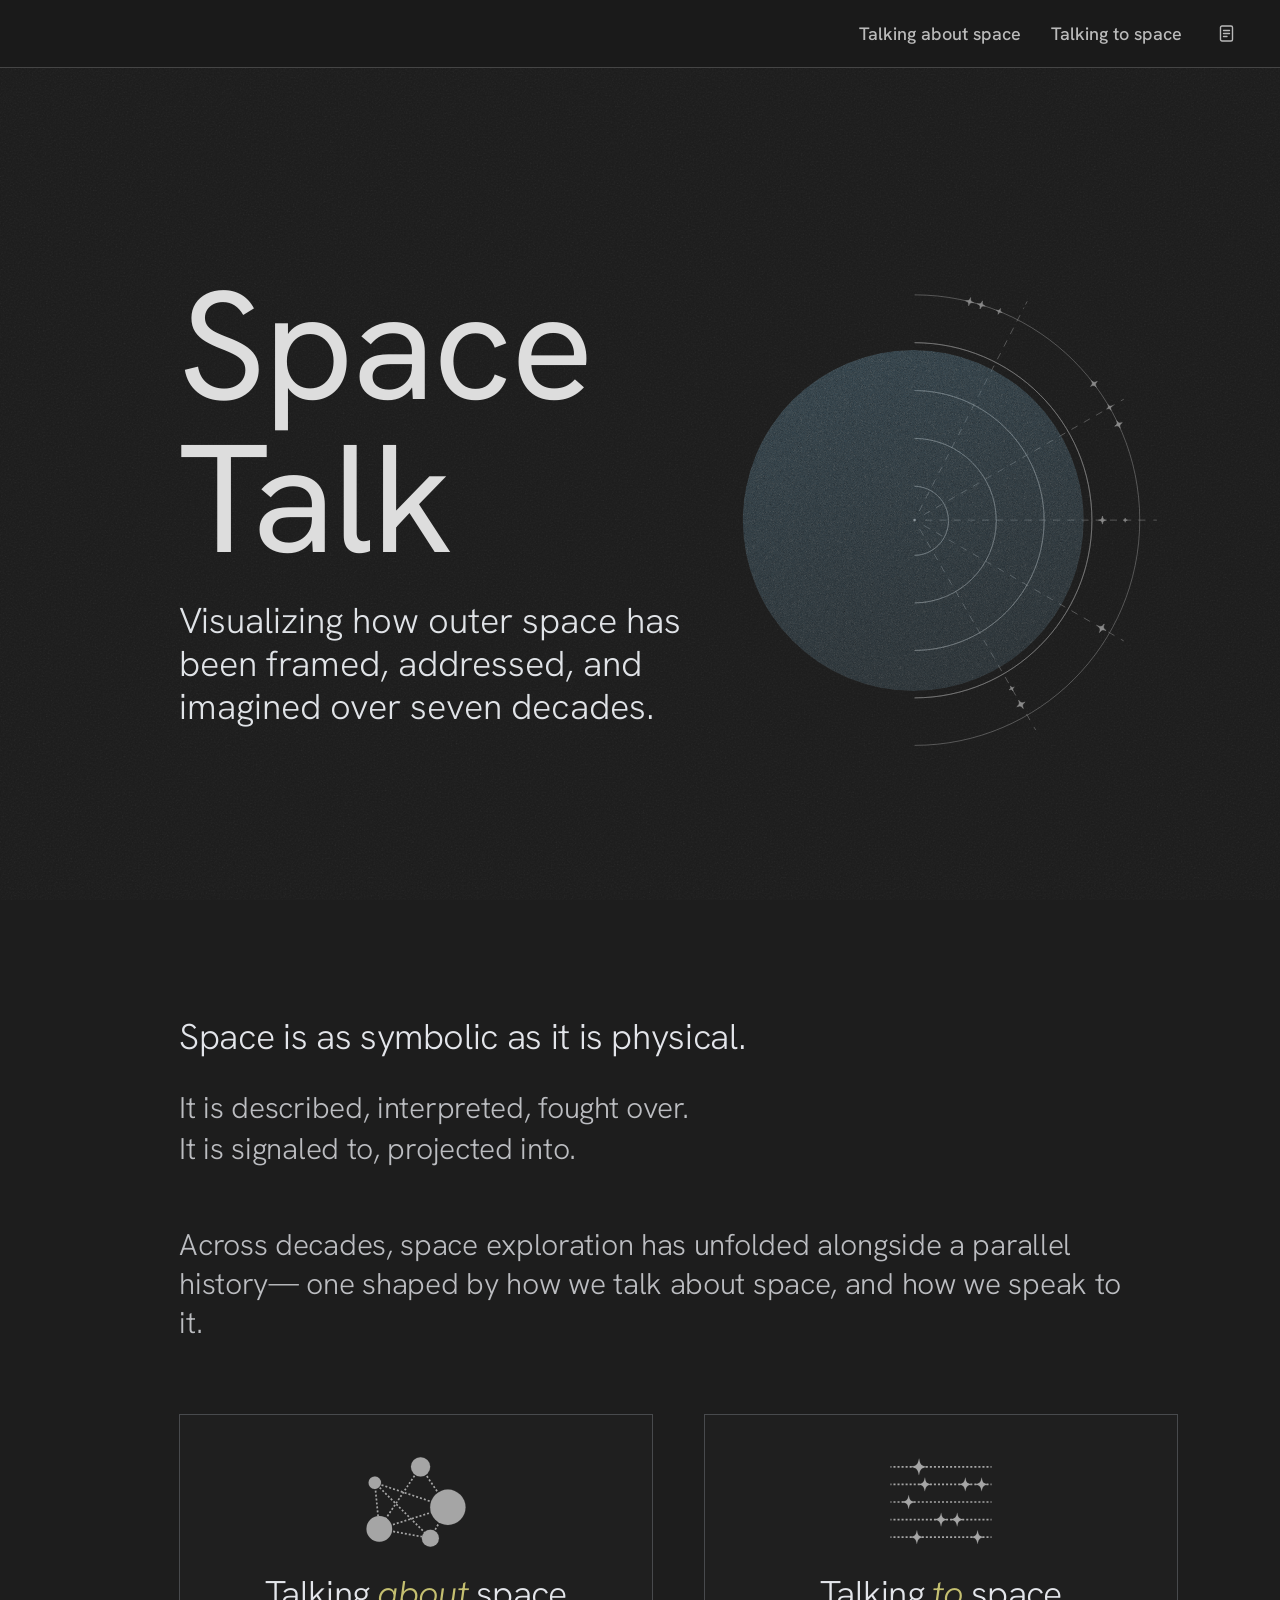
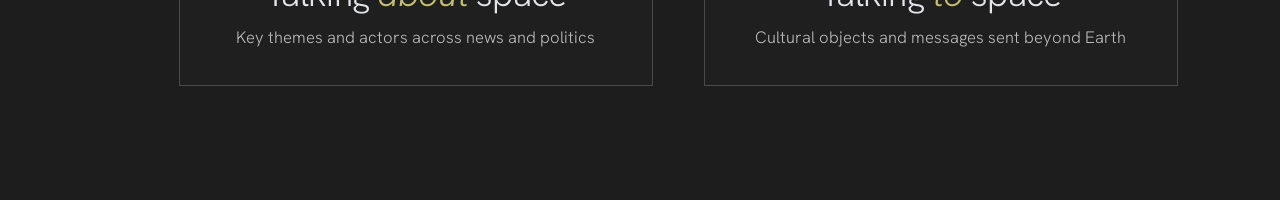
==== commit cd076d12: "mobile" ====
--- a/index.html
+++ b/index.html
@@ -62,8 +62,6 @@
     <div class="landing-intro-tail">
       <p class="landing-intro-line">
         Across decades, space exploration has unfolded alongside a parallel history—
-      </p>
-      <p class="landing-intro-line landing-intro-line--echo">
         one shaped by how we talk about space, and how we speak to it.
       </p>
     </div>
--- a/styles.css
+++ b/styles.css
@@ -29,17 +29,6 @@
 
 body.tts-body {
   overflow-x: visible;
-}
-
-/* ══════════════════════════════════════════════════════
-   GLOBAL GRAIN TEXTURE — talking about / talking to space
-   Mirrors the landing-hero::before approach exactly:
-   filter applied to a solid bg-coloured layer at fixed opacity.
-   The SVG filter is defined inline in each HTML file as #page-grain.
-   ══════════════════════════════════════════════════════ */
-body.tas-body::after,
-body.tts-body::after {
-  display: none;
 }
 
 /* ══════════════════════════════════════════════════════
@@ -145,53 +134,18 @@
     right: 8px;
   }
 }
-.nav-dropdown {
-  position: relative;
-}
-.nav-dropdown-trigger {
-  font-family: var(--font-main); font-size: 18px; font-weight: 500;
-  color: var(--c65); background: transparent; border: none;
-  cursor: pointer; padding: 0; transition: color 0.15s;
-  display: flex; align-items: center; gap: 5px; line-height: 1;
-  text-decoration: none; user-select: none;
-}
-.nav-dropdown-trigger:hover { color: var(--c0); }
-.nav-dropdown-trigger svg { opacity: 0.5; transition: opacity 0.15s, transform 0.15s; flex-shrink: 0; }
-.nav-dropdown:hover .nav-dropdown-trigger svg { opacity: 1; transform: rotate(180deg); }
-/* invisible bridge so the menu doesn't close when moving from trigger to menu */
-.nav-dropdown::after {
-  content: ''; position: absolute; top: 100%; left: -20px; right: -20px;
-  height: 16px;
-}
-.nav-dropdown-menu {
-  display: none; flex-direction: column;
-  position: absolute; top: calc(100% + 14px); right: 0;
-  background: #1e1e1e; border: 0.5px solid rgba(240,240,240,0.15);
-  min-width: 100px; z-index: 400;
-  box-shadow: 0 8px 32px rgba(0,0,0,0.50);
-}
-.nav-dropdown:hover .nav-dropdown-menu { display: flex; }
-.nav-dropdown-item {
-  font-family: var(--font-main); font-size: 15px; font-weight: 400;
-  color: var(--c65); text-decoration: none; padding: 9px 20px;
-  transition: color 0.12s, background 0.12s; white-space: nowrap;
-  display: block; text-align: center;
-}
-.nav-dropdown-item:hover { color: var(--c0); background: rgba(240,240,240,0.06); font-weight: 600; text-decoration: underline; text-underline-offset: 2px; }
-.nav-dropdown-item.active { color: var(--c0); font-weight: 600; }
 
 /* ══════════════════════════════════════════════════════
    PAGE WRAPPERS
    ══════════════════════════════════════════════════════ */
 .page     { padding: 36px 100px 80px; padding-top: calc(36px + var(--nav-h)); }
+body.tas-body .page.tas-page { padding-top: var(--nav-h); }
 
 /* Talking about space — column layout so the trends stage can grow with the viewport */
 /* `overflow-x: hidden` breaks `position: sticky` for descendants in Chromium; clip avoids horizontal scroll without that side effect. */
 body.tas-body {
   overflow-x: clip;
-
-/* Shared page title; section charts have their own h2 + subtitle + controls */
-
+}
 /* ── Unified chart title + subtitle — applies to both rank and bubble sections ── */
 .chart-title {
   font-family: var(--font-main);
@@ -212,8 +166,6 @@
   margin-bottom: 14px;
   min-height: 0;
 }
-/* Legacy aliases — keep old class names working */
-
 .rank-section {
   flex: 1 1 auto;
   min-height: 0;
@@ -258,14 +210,6 @@
     margin-bottom: 14px;
   }
 }
-/* Planets: pull bubble chart a touch closer to source selects (trends section unchanged) */
-
-/* (transition panel now uses .scrolly-pull directly — no wrapper needed) */
-
-/* Animate chart lines from left to right on initial load */
-/* (Animation is injected via injectTrendsAnimationCSS() in JS) */
-/* Do not redefine here - let the JS-injected animation take priority */
-
 /* Vertical decade grid lines: dashed style */
 .rank-svg line[class*="decade"],
 .rank-svg line[stroke-dasharray] {
@@ -302,19 +246,6 @@
   flex-direction: column;
   position: relative;
 }
-
-.bubble-filters-row {
-  display: flex;
-  align-items: center;
-  gap: 20px;
-  margin-bottom: 10px;
-}
-@media (min-width: 769px) {
-  .bubble-filters-row {
-    margin-bottom: 14px;
-  }
-}
-
 
 /* CTA row: single row that shows either overview CTA or back-button + drilldown CTA */
 .bubble-cta-row {
@@ -367,7 +298,6 @@
   color: inherit;
 }
 
-
 body.tas-body .bubble-section.drilldown-active .bubble-filters-cta-wrapper {
   position: relative;
 }
@@ -380,7 +310,6 @@
   flex-direction: column;
   margin-top: clamp(16px, 2vh, 40px); /* tighter top margin inside the sticky frame */
 }
-
 
 /* Standalone planets section when outside scrolly structure (after transition section) */
 .tas-page > .bubble-section {
@@ -424,7 +353,6 @@
    Row labels at x=12 inside SVG align with header above. */
 /* In overview mode (hidden), collapse completely to allow bubbles to move up */
 /* Theme/actor title: sized up; color set inline to match rank-chart stroke (lightenHex + TREND_CHART_LIGHTEN) */
-
 
 /* TTS: hero (full viewport) + viz screen (full viewport) + detail */
 .tts-page {
@@ -442,6 +370,8 @@
 body.tts-body .tts-page {
   padding-left: clamp(20px, 4vw, 72px);
   padding-right: clamp(20px, 4vw, 72px);
+  /* Remove the 22px extra offset so the scrolly starts flush against the nav */
+  padding-top: var(--nav-h);
   min-height: auto;
   width: 100%;
   min-width: 0;
@@ -453,10 +383,6 @@
   padding: 0;
   display: flex;
   flex-direction: column;
-}
-
-.tts-page #chart-wrap::after {
-  display: none;
 }
 
 /* Talking to space — first screen: title + intro
@@ -469,7 +395,7 @@
   margin-right: calc(-1 * clamp(20px, 4vw, 72px));
   min-width: 0;
   max-width: none;
-  min-height: calc(100svh - var(--nav-h) - 22px);
+  min-height: calc(100svh - var(--nav-h));
   display: flex;
   flex-direction: column;
   justify-content: center;
@@ -569,6 +495,12 @@
   }
 }
 
+/* Mobile-only line break in scrolly pull text */
+.mob-br { display: none; }
+@media (max-width: 900px) {
+  .mob-br { display: block; }
+}
+
 /* ══════════════════════════════════════════════════════
    PAGE-HERO / SCROLLY GRAIN TEXTURE
    On mobile: the .page-hero is shown directly.
@@ -661,185 +593,6 @@
   margin-right: -100px;
 }
 
-@media (max-width: 900px) {
-  /* On mobile, scrolly sections flow as normal vertical content — no sticky, no rail. */
-  #scrolly,
-  #tas-charts-scrolly {
-    display: block;
-  }
-
-  /* Rail is just spacer height for desktop scroll — hide on mobile */
-  #scrolly .scrolly-rail,
-  #tas-charts-scrolly .scrolly-rail {
-    display: none;
-  }
-
-  /* Undo the desktop grid-overlap stacking */
-  #scrolly .scrolly-stack,
-  #tas-charts-scrolly .scrolly-stack {
-    display: block;
-  }
-
-  /* Sticky panel becomes normal flow */
-  #scrolly .scrolly-sticky,
-  #tas-charts-scrolly .scrolly-sticky {
-    position: static;
-    height: auto;
-    min-height: 0;
-    max-height: none;
-    width: 100%;
-  }
-
-  #scrolly .scrolly-sticky-inner,
-  #tas-charts-scrolly .scrolly-sticky-inner {
-    position: static;
-    width: 100%;
-    max-width: 100%;
-    padding: 0 clamp(20px, 5vw, 40px);
-    height: auto;
-    min-height: 0;
-  }
-
-  /* Show all panels as stacked blocks — remove opacity/visibility/absolute hiding */
-  #scrolly .scrolly-panel,
-  #tas-charts-scrolly .scrolly-panel {
-    position: static;
-    opacity: 1;
-    visibility: visible;
-    height: auto;
-    max-height: none;
-    display: block;
-    transition: none;
-    margin-bottom: clamp(32px, 6vh, 64px);
-  }
-
-  /* Intro panel (big title + lede): show as normal page hero */
-  #scrolly .scrolly-panel[data-panel="intro"] {
-    padding: clamp(32px, 6vh, 64px) 0 clamp(20px, 4vh, 40px);
-  }
-
-  /* Hazard image panels (frontier/race/risk/market): stacked layout */
-  #scrolly .scrolly-panel[data-panel="frontier"],
-  #scrolly .scrolly-panel[data-panel="race"],
-  #scrolly .scrolly-panel[data-panel="risk"],
-  #scrolly .scrolly-panel[data-panel="market"] {
-    padding: clamp(24px, 4vh, 48px) 0;
-    flex-direction: column;
-    align-items: flex-start;
-  }
-
-  /* Protagonists panel */
-  #scrolly .scrolly-panel[data-panel="protagonists"] {
-    padding: clamp(24px, 4vh, 48px) 0;
-  }
-
-  /* Progressive pull text */
-  .scrolly-progressive {
-    padding: 0;
-  }
-
-  /* Intro block on mobile */
-  .scrolly-intro-block {
-    min-height: 0;
-    padding: 0;
-  }
-
-  /* Talking-to-space split layout: stack to single column */
-  .scrolly-split {
-    grid-template-columns: 1fr;
-    gap: clamp(16px, 3vh, 24px);
-  }
-  .scrolly-split--img-right {
-    grid-template-columns: 1fr;
-  }
-  .scrolly-col--img {
-    order: -1;
-  }
-  .scrolly-photo {
-    max-width: min(280px, 75vw);
-    max-height: min(45vh, 340px);
-  }
-
-  /* Abundance lines on mobile: all visible, no triggers needed */
-  .scrolly-line {
-    opacity: 1;
-    transform: none;
-    transition: none;
-  }
-  .scrolly-line--intro {
-    opacity: 1;
-    white-space: normal;
-    transition: none;
-  }
-  .scrolly-line--protagonists {
-    opacity: 1;
-    transform: none;
-    transition: none;
-  }
-
-  /* Rank chart panel on mobile */
-  #tas-charts-scrolly .scrolly-panel[data-panel="trends"] {
-    padding: clamp(16px, 3vh, 32px) 0;
-  }
-
-  /* Rank stage on mobile: don't demand full vh */
-  .rank-stage {
-    min-height: min(62vh, calc(100dvh - 140px));
-    max-height: min(72vh, calc(100dvh - 80px));
-    width: 100%;
-    max-width: 100%;
-    margin-left: 0;
-    padding: 4px 0 6px 0;
-  }
-
-  /* Rank section on mobile: left pad matches page gutter */
-  .rank-section {
-    padding-left: clamp(20px, 5vw, 40px);
-    margin-top: clamp(20px, 3vh, 40px);
-  }
-
-  /* Intro image is decorative background — hide on mobile */
-  .scrolly-intro-image {
-    display: none;
-  }
-
-  /* Intro block: no full-screen height demand on mobile */
-  .scrolly-intro-block {
-    min-height: 0;
-    padding: clamp(12px, 2vh, 24px) 0;
-  }
-
-  /* Display title in intro panel: smaller on mobile */
-  .scrolly-display-title {
-    font-size: clamp(28px, 7vw, 44px);
-  }
-
-  /* Pull text: normal size on mobile */
-  .tas-body #scrolly .scrolly-pull {
-    font-size: clamp(18px, 4.5vw, 26px);
-    padding: 0;
-  }
-
-  /* Lede text in intro */
-  .scrolly-lede {
-    font-size: clamp(16px, 4vw, 20px);
-  }
-
-  /* Protagonists lines: always visible on mobile (no scroll-reveal) */
-  .scrolly-line--protagonists {
-    opacity: 1 !important;
-    transform: none !important;
-  }
-
-  /* Talking_to_space page-hero on mobile */
-  .tts-page .page-hero {
-    min-height: 0;
-    height: auto;
-    padding: clamp(20px, 4vh, 40px) clamp(20px, 5vw, 40px) clamp(16px, 3vh, 32px);
-  }
-
-}
-
 .scrolly-stack {
   display: grid;
   grid-template-columns: 1fr;
@@ -961,24 +714,18 @@
 .scrolly-sticky-inner[data-phase="voyager"] .scrolly-panel[data-panel="voyager"],
 .scrolly-sticky-inner[data-phase="arecibo"] .scrolly-panel[data-panel="arecibo"],
 .scrolly-sticky-inner[data-phase="abundance"] .scrolly-panel[data-panel="abundance"],
-.scrolly-sticky-inner[data-phase="projection"] .scrolly-panel[data-panel="projection"],
 .scrolly-sticky-inner[data-phase="frontier"] .scrolly-panel[data-panel="frontier"],
 .scrolly-sticky-inner[data-phase="race"] .scrolly-panel[data-panel="race"],
 .scrolly-sticky-inner[data-phase="risk"] .scrolly-panel[data-panel="risk"],
 .scrolly-sticky-inner[data-phase="market"] .scrolly-panel[data-panel="market"],
 .scrolly-sticky-inner[data-phase="protagonists"] .scrolly-panel[data-panel="protagonists"],
-.scrolly-sticky-inner[data-phase="discovery"] .scrolly-panel[data-panel="discovery"],
-.scrolly-sticky-inner[data-phase="rivalry"] .scrolly-panel[data-panel="rivalry"],
-.scrolly-sticky-inner[data-phase="summary"] .scrolly-panel[data-panel="summary"],
-.scrolly-sticky-inner[data-phase="trends"] .scrolly-panel[data-panel="trends"],
-.scrolly-sticky-inner[data-phase="planets"] .scrolly-panel[data-panel="planets"] {
+.scrolly-sticky-inner[data-phase="trends"] .scrolly-panel[data-panel="trends"] {
   opacity: 1;
   visibility: visible;
 }
 
 /* Chart panels must fill the sticky frame as a flex column so charts can size to available height */
-.scrolly-panel[data-panel="trends"],
-.scrolly-panel[data-panel="planets"] {
+.scrolly-panel[data-panel="trends"] {
   align-items: stretch;
   justify-content: flex-start;
   display: flex;
@@ -999,13 +746,8 @@
   visibility: visible;
 }
 
-/* "done" and "blank" phases: no panel visible.
-   "done" = zone 1 fade-out after protagonists.
-   "blank" = zone 2 intro before rank chart appears — keeps the sticky frame
-   invisible while the section first enters the viewport so the rank chart
-   switches in-place on scroll rather than rising from below. */
-.scrolly-sticky-inner[data-phase="done"] .scrolly-panel,
-.scrolly-sticky-inner[data-phase="blank"] .scrolly-panel {
+/* "done" phase: no panel visible */
+.scrolly-sticky-inner[data-phase="done"] .scrolly-panel {
   opacity: 0;
   visibility: hidden;
 }
@@ -1101,25 +843,11 @@
   max-width: 100%;
 }
 
-.scrolly-split--img-right {
-  grid-template-columns: minmax(0, 1.05fr) minmax(0, 0.95fr);
-}
-
-@media (max-width: 720px) {
-  .scrolly-split {
-    grid-template-columns: 1fr;
-  }
-  .scrolly-split--img-right {
-    grid-template-columns: 1fr;
-  }
-}
-
 .scrolly-col--img {
   display: flex;
   align-items: center;
   justify-content: center;
 }
-
 
 .scrolly-photo {
   max-width: min(320px, 100%);
@@ -1129,14 +857,6 @@
   border-radius: 4px;
   filter: saturate(0.4) brightness(0.92);
 }
-
-.scrolly-bitmap {
-  width: 100%;
-  max-width: min(480px, 100%);
-  image-rendering: pixelated;
-  image-rendering: crisp-edges;
-}
-
 
 .scrolly-object-label {
   margin: 12px 0 0;
@@ -1148,7 +868,6 @@
   text-align: left;
   opacity: 0.8;
 }
-
 
 .scrolly-body {
   margin: 0;
@@ -1199,9 +918,6 @@
   line-height: 1.3;
 }
 
-/* Standalone transition section: scrolls naturally from bottom up */
-
-
 .scrolly-progressive {
   text-align: left;
   display: flex;
@@ -1217,19 +933,16 @@
 /* Hazard headline images for frontier/race/risk/market sections */
 .scrolly-headlines-image {
   position: fixed;
-  right: clamp(0px, 0vw, 0px);
+  right: clamp(20px, 2vw, 40px);
   top: 50%;
   transform: translateY(-50%);
   max-width: clamp(280px, 50vw, 650px);
   max-height: 65vh;
   object-fit: contain;
-  opacity: 0.14;
+  opacity: 0.24;
   pointer-events: none;
   z-index: 100;
 }
-
-
-/* Invisible prefix that mirrors the width of "Across time, space has been a " */
 
 .scrolly-progressive .scrolly-pull {
   margin: 0;
@@ -1298,7 +1011,7 @@
   width: 100%;
   min-width: 0;
   max-width: 100%;
-  min-height: calc(100svh - var(--nav-h) - 22px);
+  min-height: calc(100svh - var(--nav-h));
   display: flex;
   flex-direction: column;
   align-items: stretch;
@@ -1492,8 +1205,6 @@
   transition: opacity 150ms ease;
 }
 
-/* Chart wrap no longer has reserved space — removed ::after pseudo-element */
-
 /* ══════════════════════════════════════════════════════
    TYPOGRAPHY — shared across pages
    ══════════════════════════════════════════════════════ */
@@ -1501,27 +1212,6 @@
   font-family: var(--font-main); font-size: clamp(36px, 4.6vw, 46px); font-weight: 300;
   line-height: 1; color: var(--c0); margin-bottom: 16px;
 }
-
-/* Subtitle — main descriptive line below h1, used on both pages */
-.page-subtitle {
-  font-family: var(--font-main);
-  font-size: 18px; font-weight: 400;
-  color: rgba(240,240,240,0.82);
-  line-height: 1.5;
-  min-height: 3em; /* prevents reflow when text changes length between views */
-}
-
-/* Caption — smaller, dimmer secondary line */
-.caption {
-  font-family: var(--font-main);
-  font-size: 15px; font-weight: 400;
-  color: rgba(240,240,240,0.55);
-  line-height: 1.5;
-  max-width: 80ch;
-  margin-bottom: 20px;
-}
-
-/* Helper text — subtle interaction prompt below subtitle */
 
 /* ══════════════════════════════════════════════════════
    TAS — sticky chrome band (title + controls)
@@ -1541,13 +1231,6 @@
   width: max-content;
   max-width: 100%;
   margin-bottom: 0;
-}
-
-#header-image-wrap { margin-bottom: 20px; }
-#header-img-col img {
-  width: 100%; height: auto;
-  object-fit: contain; object-position: right top;
-  display: block; opacity: 0.50;
 }
 
 /* ══════════════════════════════════════════════════════
@@ -1726,7 +1409,6 @@
   background: rgba(0, 0, 0, 0.28);
 }
 
-
 /* Inactive half: visible but clearly unavailable (WCAG: not relying on color alone — reduced contrast + no pointer + cursor + aria-disabled) */
 
 .filter-view.active             { color: #1a1a1a; background: #d4d4d4; border-color: #d4d4d4; font-weight: 600; }
@@ -1752,7 +1434,7 @@
 .filter-source-group {
   display: flex;
   align-items: center;
-
+}
 
 /* legend */
 #legend-circle-label {
@@ -1784,7 +1466,7 @@
 #chart-wrap { position: relative; flex: 1; min-width: 0; }
 
 #legend-chart-wrap { display: flex; align-items: stretch; gap: 0; }
-#cluster-legend    { flex-shrink: 0; width: 200px; margin-bottom: 48px; }
+#cluster-legend    { flex-shrink: 0; width: 165px; margin-bottom: 48px; }
 #cluster-legend svg { overflow: visible; }
 
 /* Talking about space — trends intro (subtitle above first chart, in document flow) */
@@ -1818,12 +1500,6 @@
   padding: 2px 0 6px 0;
 }
 
-/* Inside the scrolly sticky frame: planets section should not demand full viewport height */
-.scrolly-panel[data-panel="planets"] .bubble-section {
-  min-height: 0;
-  margin-top: clamp(8px, 1.5vh, 24px);
-}
-
 .rank-block {
   flex: 1 1 auto;
   min-height: 0;
@@ -1866,52 +1542,12 @@
   min-height: 2.75em;
 }
 
-/* Talking about space — keep both chart subtitles identical */
-.page-subtitle--rank,
-.page-subtitle--planets {
-  font-family: var(--font-main);
-  font-size: 20px;
-  line-height: 1.5;
-  color: rgba(240, 240, 240, 0.82);
-}
-.page-subtitle--planets.page-subtitle--planets--empty {
-  display: none;
-  min-height: 0;
-  margin: 0;
-}
-
 .page .bubble-header + #chart-wrap {
   margin-top: 12px;
 }
 @media (min-width: 769px) {
   .page .bubble-header + #chart-wrap {
     margin-top: 18px;
-  }
-}
-@media (max-width: 900px) {
-  .bubble-header-grid {
-    grid-template-columns: 1fr;
-    gap: 16px;
-  }
-  .rank-stage {
-    padding: 4px 0 6px 0;
-    min-height: min(72vh, calc(100dvh - 120px));
-    max-height: min(82vh, calc(100dvh - 60px));
-    margin-bottom: clamp(20px, 4vh, 48px);
-  }
-  .rank-block {
-    min-height: 0;
-  }
-  .bubble-header {
-    margin-top: 16px;
-    padding-top: 0;
-  }
-  .page-subtitle--planets {
-    font-size: 14px;
-    min-height: 0;
-  }
-  .page-subtitle--rank {
-    font-size: 14px;
   }
 }
 
@@ -1929,51 +1565,8 @@
 #tooltip .tt-body     { color: var(--c65); }
 
 /* ══════════════════════════════════════════════════════
-   SOURCE TEXT
-   ══════════════════════════════════════════════════════ */
-.source-text {
-  display: block; font-family: var(--font-main); font-size: 14px;
-  font-style: italic; color: var(--c50); line-height: 1.6; margin-top: 48px;
-}
-
-
-/* ══════════════════════════════════════════════════════
-   DETAIL PANEL (talking to space sidebar)
-   ══════════════════════════════════════════════════════ */
-#detail-panel {
-  display: block; position: fixed;
-  top: 0; right: 0; width: 360px; height: 100vh; max-height: 100vh;
-  background: transparent; border-left: none;
-  overflow-y: auto; z-index: 250;
-  /* When empty/transparent, don't block SVG interactions behind it */
-  pointer-events: none;
-}
-#detail-panel.visible {
-  background: #f4f2ee;
-  border-left: 1px solid rgba(0,0,0,0.12);
-  box-shadow: -6px 0 32px rgba(0,0,0,0.22);
-  pointer-events: auto;
-}
-
-.dp-close {
-  font-family: var(--font-mono); 
-  font-size: 11px; 
-  letter-spacing: 0.12em;
-  color: rgba(20,18,14,0.72); 
-  text-decoration: none; 
-  cursor: pointer; 
-  transition: color 0.15s;
-  white-space: nowrap;
-  flex: 0 0 auto;
-  padding: 0;
-  margin: 0;
-}
-
-
-/* ══════════════════════════════════════════════════════
    TALKING TO SPACE — legend + layout
    ══════════════════════════════════════════════════════ */
-/* .legend-chart-wrap legacy removed */
 
 .leg-title {
   font-family: var(--font-mono);
@@ -2054,262 +1647,6 @@
   stroke: var(--c80) !important;
 }
 
-@media (max-width: 900px) {
-  #legend-panel { display: none !important; }
-  .page-hero {
-    min-height: 0;
-    padding: 8px 0 24px;
-    justify-content: flex-start;
-  }
-  .hero-inner h1 {
-    font-size: clamp(32px, 9vw, 48px);
-  }
-  .viz-screen {
-    min-height: 0;
-    flex: 1;
-    flex-direction: column;
-    gap: clamp(20px, 4vh, 36px);
-  }
-  .viz-hint {
-    font-size: clamp(15px, 3.6vw, 20px);
-    min-width: 0;
-    white-space: normal;
-    overflow-wrap: anywhere;
-    overflow-x: visible;
-  }
-  .viz-main {
-    flex: 1;
-    flex-direction: column;
-    min-height: 0;
-    gap: 12px;
-  }
-  .viz-sidebar {
-    width: 100%;
-    padding-top: 10px;
-    gap: 14px;
-  }
-  #chart-inner {
-    width: 100%;
-    min-width: 0;
-    margin-left: 0;
-    max-width: 100%;
-    align-self: stretch;
-  }
-  #star-svg { max-width: 100%; }
-
-  /* Talking to space — mobile: type/decade accordions (no radial chart) */
-  .mob-root {
-    width: 100%;
-    padding: 0 0 28px;
-  }
-  /* Match .filter-view / .filter-view-group (talking about space — by theme / by actor) */
-  .mob-mode {
-    display: flex;
-    align-items: center;
-    gap: 0;
-    margin-bottom: 26px;
-    width: fit-content;
-    max-width: 100%;
-  }
-  .mob-mode-btn {
-    flex: 0 1 auto;
-    font-family: var(--font-mono);
-    font-size: 13px;
-    font-weight: 500;
-    letter-spacing: 0.06em;
-    text-transform: none;
-    line-height: 1.2;
-    white-space: nowrap;
-    color: rgba(240,240,240,0.80);
-    padding: 6px 13px;
-    border: 1px solid rgba(240,240,240,0.42);
-    background: transparent;
-    cursor: pointer;
-    -webkit-tap-highlight-color: transparent;
-    transition: color 0.15s, background 0.15s, border-color 0.15s;
-  }
-  .mob-mode-btn:first-child {
-    border-radius: 20px 0 0 20px;
-  }
-  .mob-mode-btn + .mob-mode-btn {
-    border-left: none;
-    margin-left: -1px;
-    border-radius: 0 20px 20px 0;
-  }
-  .mob-mode-btn.active {
-    color: #1a1a1a;
-    background: #d4d4d4;
-    border-color: #d4d4d4;
-    font-weight: 600;
-  }
-  .mob-accordions {
-    display: flex;
-    flex-direction: column;
-    gap: 0;
-  }
-  .mob-group {
-    border-bottom: 0.5px solid rgba(240,240,240,0.08);
-  }
-  .mob-group summary {
-    list-style: none;
-    cursor: pointer;
-    padding: 14px 0 12px;
-    -webkit-tap-highlight-color: transparent;
-  }
-  .mob-group summary::-webkit-details-marker { display: none; }
-  .mob-sum-inner {
-    display: grid;
-    grid-template-columns: 1fr auto;
-    grid-template-rows: auto auto;
-    gap: 0 10px;
-    align-items: start;
-  }
-  .mob-sum-hdr {
-    grid-column: 1;
-    grid-row: 1;
-    display: flex;
-    flex-direction: column;
-    gap: 4px;
-    min-width: 0;
-  }
-  .mob-sum-title {
-    font-family: var(--font-main);
-    font-size: 15px;
-    font-weight: 400;
-    line-height: 1.3;
-    color: rgba(240,240,240,0.88);
-  }
-  .mob-sum-meta {
-    font-family: var(--font-mono);
-    font-size: 10px;
-    letter-spacing: 0.06em;
-    color: rgba(210,185,145,0.55);
-    text-transform: uppercase;
-  }
-  .mob-sum-chev {
-    grid-column: 2;
-    grid-row: 1;
-    width: 22px;
-    height: 22px;
-    margin-top: 2px;
-    flex-shrink: 0;
-    border-radius: 50%;
-    border: 0.5px solid rgba(240,240,240,0.12);
-    position: relative;
-  }
-  .mob-sum-chev::after {
-    content: '';
-    position: absolute;
-    left: 50%;
-    top: 45%;
-    width: 6px;
-    height: 6px;
-    border-right: 1.5px solid rgba(218,228,238,0.5);
-    border-bottom: 1.5px solid rgba(218,228,238,0.5);
-    transform: translate(-50%, -50%) rotate(45deg);
-    transition: transform 0.2s ease;
-  }
-  .mob-group[open] .mob-sum-chev::after {
-    transform: translate(-50%, -30%) rotate(225deg);
-  }
-  .mob-star-rail {
-    grid-column: 1 / -1;
-    grid-row: 2;
-    display: flex;
-    flex-direction: column;
-    gap: 7px;
-    margin-top: 10px;
-    width: 100%;
-    min-width: 0;
-  }
-  .mob-star-row {
-    position: relative;
-    display: flex;
-    align-items: center;
-    min-height: 11px;
-  }
-  .mob-star-rail-line {
-    position: absolute;
-    left: 0;
-    right: 0;
-    top: 50%;
-    border: none;
-    border-top: 1px dashed rgba(210,185,145,0.38);
-    transform: translateY(-50%);
-    pointer-events: none;
-    z-index: 0;
-  }
-  .mob-star-strip {
-    position: relative;
-    z-index: 1;
-    display: flex;
-    flex-wrap: nowrap;
-    align-items: center;
-    gap: 9px;
-  }
-  .mob-sparkle {
-    width: 11px;
-    height: 11px;
-    flex-shrink: 0;
-    background: rgba(255,255,255,0.9);
-    clip-path: polygon(50% 0%, 61% 35%, 100% 50%, 61% 65%, 50% 100%, 39% 65%, 0% 50%, 39% 35%);
-    box-shadow: 0 0 0 1px rgba(0,0,0,0.28);
-  }
-  .mob-items {
-    padding: 0 0 16px;
-    border-top: 0.5px solid rgba(240,240,240,0.05);
-  }
-  .mob-item-btn {
-    -webkit-appearance: none;
-    appearance: none;
-    display: flex;
-    align-items: baseline;
-    gap: 10px;
-    width: 100%;
-    margin: 0;
-    padding: 12px 2px 12px 0;
-    text-align: left;
-    font: inherit;
-    cursor: pointer;
-    color: rgba(240,240,240,0.9);
-    background: transparent;
-    border: none;
-    border-top: 0.5px solid rgba(240,240,240,0.07);
-    -webkit-tap-highlight-color: transparent;
-  }
-  .mob-item-btn:active {
-    opacity: 0.88;
-    background: rgba(255,255,255,0.04);
-  }
-  .mob-item-yr {
-    font-family: var(--font-mono);
-    font-size: 11px;
-    font-weight: 500;
-    letter-spacing: 0.04em;
-    color: rgba(210,185,145,0.75);
-    min-width: 40px;
-    flex-shrink: 0;
-  }
-  .mob-item-name {
-    font-family: var(--font-main);
-    font-size: 15px;
-    font-weight: 400;
-    line-height: 1.35;
-    color: rgba(240,240,240,0.88);
-    flex: 1;
-    min-width: 0;
-  }
-  .mob-item-btn--selected {
-    background: rgba(220,192,140,0.1);
-  }
-  .mob-item-btn--selected .mob-item-name {
-    color: rgba(252,246,230,0.95);
-  }
-  .mob-item-btn--selected .mob-item-yr {
-    color: rgba(228,200,140,0.9);
-  }
-}
-
 /* ══════════════════════════════════════════════════════
    TALKING TO SPACE — radial viz
    ══════════════════════════════════════════════════════ */
@@ -2321,23 +1658,6 @@
 /* ══════════════════════════════════════════════════════
    LANDING PAGE
    ══════════════════════════════════════════════════════ */
-.landing {
-  background: var(--bg);
-  position: relative;
-}
-.landing::before {
-  content: '';
-  position: absolute;
-  top: 0;
-  left: 0;
-  right: 0;
-  bottom: 0;
-  background-image: url("data:image/svg+xml,%3Csvg viewBox='0 0 400 400' xmlns='http://www.w3.org/2000/svg'%3E%3Cfilter id='grain'%3E%3CfeTurbulence type='fractalNoise' baseFrequency='0.5' numOctaves='8' seed='1'/%3E%3CfeColorMatrix type='saturate' values='0'/%3E%3C/filter%3E%3Crect width='400' height='400' fill='%23000' filter='url(%23grain)' opacity='0.03'/%3E%3C/svg%3E");
-  background-size: 200px 200px;
-  background-repeat: repeat;
-  pointer-events: none;
-  z-index: 1;
-}
 .landing-hero {
   position: relative;
   height: 100vh;
@@ -2365,6 +1685,8 @@
   display: flex;
   align-items: center;
   justify-content: space-between;
+  /* Shift entire component down slightly so it feels more centered in the below-nav space */
+  padding-top: clamp(24px, 4vh, 56px);
 }
 .landing-hero-content {
   position: relative;
@@ -2388,14 +1710,15 @@
 .landing-subtitle {
   font-size: clamp(24px, 3vw, 36px);
   line-height: 1.2;
-  color: rgba(235, 238, 242, 0.85);
+  color: rgba(235, 238, 242, 0.95);
   font-weight: 300;
   padding-left: clamp(40px, 6vw, 120px);
   margin: 0 0 0.2em 0;
 }
 .landing-hero-diagram {
   position: absolute;
-  top: 50%;
+  /* Shifted ~8% below center so diagram feels grounded rather than floating at exact midpoint */
+  top: calc(50% + clamp(20px, 4vh, 56px));
   right: 0;
   transform: translateY(-50%);
   width: clamp(380px, 36vw, 620px);
@@ -2407,7 +1730,7 @@
 }
 .landing-hero-circle {
   position: absolute;
-  top: 50%;
+  top: calc(50% + clamp(20px, 4vh, 56px));
   right: 0;
   transform: translateY(-50%);
   width: clamp(380px, 36vw, 620px);
@@ -2417,62 +1740,9 @@
   opacity: 0.4;
   pointer-events: none;
 }
-.landing-hero-planet {
-  position: absolute;
-  right: 10%;
-  top: 50%;
-  transform: translateY(-50%);
-  width: clamp(200px, 28vw, 420px);
-  height: clamp(200px, 28vw, 420px);
-  border-radius: 50%;
-  background-color: #cecea7;
-  z-index: 5;
-  box-shadow: inset 0 0 60px rgba(0, 0, 0, 0.3);
-  filter: url(#landing-grain);
-}
-.hero {
-  height: 100vh; display: flex; align-items: center;
-  justify-content: center; text-align: center; padding: 40px;
-  padding-top: calc(40px + var(--nav-h));
-}
-.hero h1 {
-  font-size: 100px; font-weight: 400; letter-spacing: -2px;
-  line-height: 1; margin: 0;
-}
-.across-line {
-  display: grid; grid-template-columns: subgrid; grid-column: 1 / -1;
-  font-family: var(--font-main); font-size: clamp(28px, 3.5vw, 44px);
-  font-weight: 300; line-height: 1.55; color: var(--c0);
-}
-.across-prefix, .across-word {
-  font-family: inherit; font-size: inherit; font-weight: inherit;
-  line-height: inherit; color: inherit; opacity: 0; transition: opacity 0.7s ease;
-}
-.across-line.visible .across-prefix,
-.across-line.visible .across-word { opacity: 1; }
-.cta-button {
-  display: flex; flex-direction: column; align-items: center;
-  background: transparent; border: none; color: var(--c0);
-  font-family: var(--font-main); font-size: 24px; font-weight: 500;
-  text-decoration: none; cursor: pointer; transition: opacity 0.3s; padding: 0;
-}
 @keyframes fadeInUp {
   from { opacity: 0; transform: translateY(40px); }
   to   { opacity: 1; transform: translateY(0); }
-}
-
-
-/* ══════════════════════════════════════════════════════
-   PAGE FOOTER — circular navigation link
-   ══════════════════════════════════════════════════════ */
-.tas-page-footer-link:hover {
-  color: var(--c0);
-}
-.tas-page-footer-link:hover .tas-page-footer-label em {
-  color: var(--accent-yellow);
-}
-.tas-page-footer-link:hover .tas-page-footer-arrow {
-  transform: translateX(6px);
 }
 
 /* ══════════════════════════════════════════════════════
@@ -2523,11 +1793,7 @@
 .page-footer-nav-link:hover .page-footer-nav-arrow {
   transform: translateX(4px);
 }
-@media (max-width: 900px) {
-  .page-footer-nav {
-    padding: clamp(24px, 4vh, 40px) 20px;
-  }
-}
+
 .landing-intro {
   position: relative;
   z-index: 4;
@@ -2573,7 +1839,10 @@
   display: flex;
   flex-direction: column;
   gap: clamp(3px, 0.5vh, 6px);
-  margin-top: clamp(24px, 3vh, 40px);
+  opacity: 0.80;
+  color: rgba(238, 240, 245, 0.80);
+  max-width: 108ch;
+  margin-top: 30px;
 }
 .landing-intro-line {
   margin: 0;
@@ -2581,10 +1850,9 @@
   font-size: clamp(22px, 2.6vw, 30px);
   font-weight: 300;
   line-height: 1.3;
-  color: rgba(238, 240, 245, 0.88);
+  color: rgba(238, 240, 245, 0.95);
   letter-spacing: -0.01em;
 }
-
 
 .landing-intro-line--echo {
   font-style: normal;
@@ -2597,7 +1865,12 @@
 
 /* Pair lines: reduced opacity */
 .landing-intro-line--pair {
-  opacity: 0.60;
+  opacity: 0.80;
+}
+
+/* Lead line: matches entry card title size */
+.landing-intro-line--lead {
+  font-size: clamp(24px, 2.8vw, 38px);
 }
 
 /* ── Entry point links ── */
@@ -2689,14 +1962,14 @@
   font-weight: 300;
   line-height: 1.15;
   letter-spacing: -0.02em;
-  color: rgba(238, 240, 245, 0.92);
+  color: rgba(238, 240, 245, 0.95);
 }
 .landing-entry-card-desc {
   font-family: var(--font-main);
   font-size: clamp(15px, 1.3vw, 18px);
   font-weight: 300;
   line-height: 1.45;
-  color: rgba(232, 232, 232, 0.88);
+  color: rgba(232, 232, 232, 0.78);
 }
 
 @media (max-width: 700px) {
@@ -2705,9 +1978,9 @@
     gap: 16px;
   }
   .landing-entry-card {
-    flex-direction: row;
+    flex-direction: column;
     align-items: center;
-    text-align: left;
+    text-align: center;
     padding: 20px;
   }
   .landing-entry-card-icon {
@@ -2716,17 +1989,11 @@
     flex-shrink: 0;
   }
   .landing-entry-card-body {
-    align-items: flex-start;
-    text-align: left;
+    align-items: center;
+    text-align: center;
   }
   .landing-entry-card-desc {
     max-width: 100%;
-  }
-}
-
-@media (max-width: 700px) {
-  .landing-intro {
-    padding: clamp(36px, 8vh, 72px) clamp(20px, 5vw, 40px);
   }
 }
 
@@ -2876,150 +2143,10 @@
   border-top: 0.5px solid rgba(200,210,220,0.08);
 }
 
-
 /* ══════════════════════════════════════════════════════
    TALKING TO SPACE — legend + layout
    ══════════════════════════════════════════════════════ */
-/* .tts-legend-chart-wrap legacy removed */
-
-.tts-leg-title {
-  font-family: var(--font-mono);
-  font-size: 11px;
-  letter-spacing: 0.14em;
-  color: rgba(210,185,145,0.8);
-  text-transform: uppercase;
-  margin-bottom: 4px;
-  user-select: none;
-  white-space: nowrap;
-}
-
-.tts-leg-note {
-  font-family: var(--font-mono);
-  font-size: 10px;
-  letter-spacing: 0.04em;
-  color: var(--c35);
-  text-transform: none;
-  margin-top: 12px;
-  user-select: none;
-  line-height: 1.45;
-  font-style: italic;
-}
-
-.tts-leg-row {
-  display: flex;
-  align-items: center;
-  gap: 6px;
-  padding: 2px 0;
-  transition: opacity 0.12s;
-  white-space: nowrap;
-}
-
-.tts-leg-arc {
-  flex-shrink: 0;
-  display: block;
-  width: 18px;
-  height: 12px;
-}
-
-.tts-leg-label {
-  font-family: var(--font-mono);
-  font-size: 15px;
-  letter-spacing: 0.02em;
-  color: var(--c65);
-  text-transform: none;
-  line-height: 1.15;
-  transition: color 0.12s;
-  user-select: none;
-  white-space: nowrap;
-  cursor: pointer;
-}
-
-.tts-leg-row.tts-leg-hover .tts-leg-label {
-  color: var(--c80);
-}
-
-.tts-leg-row.tts-leg-active .tts-leg-label {
-  color: rgba(232,232,232,0.96);
-}
-.tts-leg-row.tts-leg-active .tts-leg-arc path {
-  stroke: rgba(220,192,140,0.85) !important;
-}
-
-.tts-leg-row.tts-leg-dimmed .tts-leg-label {
-  color: rgba(232,232,232,0.18);
-}
-.tts-leg-row.tts-leg-dimmed .tts-leg-arc path {
-  stroke: rgba(200,215,228,0.10) !important;
-}
-
-/* Arc icon: match label color and thinner */
-.tts-leg-arc path {
-  stroke: rgba(210,185,145,0.8) !important;
-  stroke-width: 0.65 !important;
-}
-.tts-leg-row.tts-leg-hover .tts-leg-arc path {
-  stroke: var(--c80) !important;
-}
-
-/* ══════════════════════════════════════════════════════
-   DECADE PAGES
-   ══════════════════════════════════════════════════════ */
-
-.back-link-decade { font-family: var(--font-mono); font-size: 13px; letter-spacing: 0.06em; margin-bottom: 8px; }
-.back-link-decade a { color: var(--c50); text-decoration: none; transition: color 0.15s; }
-.back-link-decade a:hover { color: var(--c0); }
-
-.headline-source {
-  font-family: var(--font-mono); font-size: 10px; color: var(--c35);
-  margin-top: 8px; font-weight: normal; letter-spacing: 0.08em; text-transform: uppercase;
-}
-
-/* ── Words + docs section ── */
-
-
-/* Format tabs — same style as filter-source (NEWS · POLITICS) */
-.format-selector {
-  display: flex; align-items: center; gap: 0; margin-bottom: 22px;
-}
-.format-selector-in {
-  font-family: var(--font-mono); font-size: 15px; font-weight: 500;
-  color: var(--c50); letter-spacing: 0.06em; margin-right: 14px;
-  user-select: none; padding: 0 0 2px;
-}
-.format-btn {
-  font-family: var(--font-mono); font-size: 16px; font-weight: 500;
-  letter-spacing: 0.09em; color: var(--c50);
-  cursor: pointer; padding: 0 0 2px;
-  border: none; border-bottom: 1.5px solid transparent;
-  background: transparent; transition: all 0.15s;
-}
-.format-sep-dot {
-  font-size: 16px; font-weight: 500; color: var(--c35);
-  margin: 0 8px; line-height: 1; display: inline-flex; align-items: center;
-  padding-bottom: 2px; user-select: none;
-}
-.format-btn.active            { color: var(--c0); border-bottom-color: var(--c0); font-weight: 600; }
-.format-btn:hover:not(.active){ color: var(--c80); }
-
-/* Term ranking list */
-.word-row-rank {
-  font-family: var(--font-mono); font-size: 11px; color: var(--c35);
-  letter-spacing: 0.06em; line-height: 1;
-}
-.word-row-term {
-  font-family: var(--font-mono); font-size: 13px; color: var(--c65);
-  line-height: 1; transition: color 0.15s;
-}
-.word-row-bar-wrap {
-  height: 4px; background: rgba(240,240,240,0.10); border-radius: 2px; overflow: hidden;
-}
-.word-row-bar-fill {
-  height: 100%; background: rgba(240,240,240,0.55); border-radius: 2px;
-  transition: width 0.3s ease;
-}
-
-/* Docs panel — inline, full sm-dialog structure but not a modal */
-
+/* ── highlight in samples modal ── */
 /* highlight in docs */
 .highlight { background: rgba(184,150,46,0.28); color: var(--c0); font-weight: 600; padding: 0 1px; }
 
@@ -3047,7 +2174,6 @@
 .objects-title   { font-family: var(--font-mono); font-size: 10px; text-transform: uppercase; letter-spacing: 0.14em; color: var(--c35); }
 .objects-count   { font-family: var(--font-mono); font-size: 12px; color: var(--c50); }
 
-
 /* ── Object cards — light panel, same palette as detail-panel ── */
 .object-card {
   flex: 0 0 256px; background: #f4f2ee;
@@ -3387,346 +2513,6 @@
   border-top: 0.5px solid rgba(200,210,220,0.2);
 }
 
-
-/* ══════════════════════════════════════════════════════
-   PAGE FOOTER — circular navigation link
-   ══════════════════════════════════════════════════════ */
-.tas-page-footer {
-  padding: clamp(40px, 8vh, 80px) clamp(20px, 4vw, 100px) clamp(48px, 7vh, 80px);
-  display: flex;
-  align-items: flex-start;
-  justify-content: flex-end;
-}
-.tas-page-footer-link {
-  display: inline-flex;
-  align-items: baseline;
-  gap: 12px;
-  text-decoration: none;
-  color: var(--c65);
-  transition: color 0.18s ease;
-}
-.tas-page-footer-link:hover {
-  color: var(--c0);
-}
-.tas-page-footer-label {
-  font-family: var(--font-main);
-  font-size: clamp(16px, 1.6vw, 22px);
-  font-weight: 300;
-  letter-spacing: -0.01em;
-  line-height: 1.1;
-}
-.tas-page-footer-label em {
-  font-style: italic;
-  color: var(--accent-yellow);
-}
-.tas-page-footer-link:hover .tas-page-footer-label em {
-  color: var(--accent-yellow);
-}
-.tas-page-footer-arrow {
-  font-family: var(--font-main);
-  font-size: clamp(16px, 1.6vw, 22px);
-  font-weight: 300;
-  line-height: 1.1;
-  transition: transform 0.18s ease;
-}
-.tas-page-footer-link:hover .tas-page-footer-arrow {
-  transform: translateX(6px);
-}
-
-
-/* ══════════════════════════════════════════════════════
-   MOBILE RESPONSIVE: INLINE CARD / TTS
-   ══════════════════════════════════════════════════════ */
-@media (max-width: 900px) {
-  .tts-page {
-    flex-direction: column;
-    gap: 0;
-  }
-
-  #chart-wrap {
-    flex: 1;
-    width: 100%;
-  }
-
-  /* Inline card — align with desktop object panel: square, dark body, warm header strip */
-  #inline-card {
-    position: fixed !important;
-    left: 0 !important;
-    right: 0 !important;
-    bottom: 0 !important;
-    top: auto !important;
-    width: 100% !important;
-    max-width: 100vw !important;
-    max-height: 88vh !important;
-    border-radius: 0 !important;
-    animation: slideUpMobile 0.28s ease-out;
-    background: #1e1e1e !important;
-    border: 0.5px solid rgba(200,210,220,0.16) !important;
-    box-shadow: 0 -12px 40px rgba(0,0,0,0.45) !important;
-  }
-
-  @keyframes slideUpMobile {
-    from { transform: translateY(100%); opacity: 0; }
-    to   { transform: translateY(0); opacity: 1; }
-  }
-
-  #inline-card.inline-card-preview .oc-preview-top {
-    background: #e8e4dc;
-    border-bottom: 0.5px solid rgba(20,20,20,0.10);
-    padding: 10px 14px 10px;
-    position: sticky;
-    top: 0;
-    z-index: 2;
-  }
-  #inline-card.inline-card-preview .oc-preview-top .oc-year {
-    color: rgba(28,24,18,0.78) !important;
-    font-family: var(--font-mono);
-    font-size: 9px;
-    letter-spacing: 0.1em;
-  }
-  #inline-card.inline-card-preview .oc-preview-top .oc-close {
-    color: rgba(20,20,20,0.55) !important;
-  }
-  #inline-card.inline-card-preview .oc-preview-top .oc-close:hover {
-    color: rgba(20,20,20,0.92) !important;
-  }
-
-  /* Full detail: start below fixed nav so the bar stays usable */
-  #inline-card.inline-card-expanded {
-    top: var(--nav-h) !important;
-    bottom: 0 !important;
-    left: 0 !important;
-    right: 0 !important;
-    width: 100% !important;
-    max-width: 100% !important;
-    min-height: 0 !important;
-    max-height: calc(100vh - var(--nav-h)) !important;
-    height: auto !important;
-    border-radius: 0 !important;
-    background: #1e1e1e !important;
-    border: none !important;
-    border-top: 0.5px solid rgba(200,210,220,0.12) !important;
-    box-shadow: none !important;
-    overflow-y: auto !important;
-    -webkit-overflow-scrolling: touch;
-  }
-
-  .inline-card-preview {
-    max-height: 88vh !important;
-  }
-
-  #inline-card-backdrop {
-    pointer-events: auto !important;
-    background: rgba(0,0,0,0.42) !important;
-    display: block;
-  }
-
-  /* Dim only content below nav while object detail is open (mobile TTS) */
-  .inline-card-backdrop--mob-detail {
-    top: var(--nav-h) !important;
-  }
-}
-
-
-/* ══════════════════════════════════════════════════════
-   MOBILE ≤ 768px
-   ══════════════════════════════════════════════════════ */
-@media (max-width: 900px) {
-
-  nav       { padding: 12px 20px; }
-  .nav-links { gap: 14px; }
-  .nav-links a {
-    font-size: 13px;
-    line-height: 1.15;
-    padding: 6px 8px;
-    border-bottom: none;
-    text-align: center;
-  }
-  .nav-words { display: inline-block; white-space: normal; }
-  .nav-word { display: block; }
-  .nav-word + .nav-word::before { content: ""; }
-  .nav-links a.active {
-    border-bottom: none;
-    padding-bottom: 6px;
-    font-weight: 700;
-    color: rgba(252,246,230,0.95);
-    background: rgba(210,185,145,0.18);
-    border-radius: 10px;
-  }
-  .page      { padding: 24px 20px 60px; padding-top: calc(36px + var(--nav-h)); }
-  .tts-page  { flex-direction: column; padding: 20px 20px 0; padding-top: calc(36px + var(--nav-h)); overflow: visible; }
-  h1         { font-size: 28px; margin-bottom: 10px; }
-  .page-header-text > h1 { margin-top: 10px; }
-  .page-header-text > .page-subtitle {
-    margin-bottom: 18px;
-    min-height: 0;
-  }
-  .page-subtitle { font-size: 14px; }
-  .caption   { font-size: 13px; margin-bottom: 12px; }
-  body.tas-body {
-    --tas-page-pad-x: 20px;
-  }
-  .tas-body .page.tas-page {
-    padding-top: calc(16px + var(--nav-h));
-  }
-  #header-img-col   { display: none !important; }
-  .hero h1   { font-size: 56px; }
-
-  /* Talking about space: stack pills above “in NEWS…” with comfortable vertical rhythm */
-  .page .filters {
-    flex-direction: column;
-    align-items: flex-start;
-    flex-wrap: nowrap;
-    gap: 18px;
-    margin-bottom: 28px;
-  }
-  .filters   { flex-wrap: wrap; gap: 16px; row-gap: 12px; margin-bottom: 24px; }
-  /* Intrinsic width like desktop (no full-bleed stretch); slot measured in JS */
-  #rank-filters .filter-source-group {
-    flex: 0 0 auto;
-    width: min(100%, var(--rank-filter-slot, max-content));
-    max-width: 100%;
-    min-width: 0;
-    transition: none;
-  }
-  #bubble-filters .filter-source-group {
-    flex: 0 0 auto;
-    width: min(100%, var(--bubble-filter-slot, max-content));
-    max-width: 100%;
-    min-width: 0;
-    transition: none;
-  }
-  .filter-view {
-    font-size: 13px;
-    /* Match desktop horizontal rhythm; comfortable touch / legibility */
-    padding: 10px 24px;
-  }
-  #rank-filters .filter-view--src,
-  #bubble-filters .filter-view--src {
-    font-size: 12px;
-    letter-spacing: 0.06em;
-    padding: 8px 14px;
-  }
-  #rank-filters .filter-view--src:nth-child(1),
-  #bubble-filters .filter-view--src:nth-child(1) {
-    border-radius: 11px 0 0 11px;
-  }
-  #rank-filters .filter-view--src:nth-child(3),
-  #bubble-filters .filter-view--src:nth-child(3) {
-    border-radius: 0 11px 11px 0;
-  }
-
-  #cluster-legend { display: none !important; }
-
-  /* ── Mobile cluster (talking about space) ── */
-  #mob-cluster {
-    display: flex; flex-direction: column;
-    align-items: center; padding: 8px 0 32px;
-  }
-
-  .mob-src-tabs {
-    display: flex; width: 100%;
-    border-bottom: 0.5px solid rgba(240,240,240,0.15);
-    margin-bottom: 14px;
-  }
-  .mob-src-tab {
-    flex: 1; background: none; border: none;
-    border-bottom: 2px solid transparent; padding: 10px 0;
-    font-family: var(--font-mono); font-size: 11px; letter-spacing: 0.08em;
-    color: rgba(240,240,240,0.45);
-    cursor: pointer; transition: color 0.15s, border-color 0.15s;
-    -webkit-tap-highlight-color: transparent;
-  }
-  .mob-src-tab.active { color: var(--c0); border-bottom-color: var(--c0); }
-
-  .mob-drill-list { display: flex; flex-direction: column; margin-top: 8px; }
-  .mob-drill-row {
-    display: grid; grid-template-columns: 44px 1fr 42px;
-    align-items: center; gap: 10px; padding: 13px 0;
-    border: none; border-bottom: 0.5px solid rgba(240,240,240,0.08);
-    background: none; cursor: pointer; text-align: left; width: 100%;
-    -webkit-tap-highlight-color: transparent;
-  }
-  .mob-drill-row:active     { opacity: 0.6; }
-  .mob-drill-decade         { font-family: var(--font-mono); font-size: 12px; color: rgba(240,240,240,0.50); }
-  .mob-drill-bar-wrap       { height: 11px; background: rgba(240,240,240,0.10); border-radius: 5px; overflow: hidden; }
-  .mob-drill-bar-fill       { display: block; height: 100%; border-radius: 5px; opacity: 0.82; }
-  /* Bubble-matched gradient + SVG noise (filter defined on talking_about_space.html) */
-  .mob-drill-bar-fill--bubble {
-    opacity: 1;
-    filter: url(#mob-bar-noise);
-    box-shadow:
-      inset 0 1px 0 rgba(255,255,255,0.14),
-      inset 0 -1px 0 rgba(0,0,0,0.22);
-  }
-  .mob-drill-pct            { font-family: var(--font-mono); font-size: 12px; color: rgba(240,240,240,0.70); text-align: right; }
-  .mob-drill-note           { font-family: var(--font-mono); font-size: 10px; color: rgba(240,240,240,0.28); letter-spacing: 0.05em; text-align: center; margin-top: 18px; }
-
-  .back-link { font-size: 13px; }
-
-  /* ── TTS mobile accordion ── */
-  .mob-list  { display: flex; flex-direction: column; border-top: 0.5px solid var(--c10); }
-  .mob-row   { border-bottom: 0.5px solid var(--c10); }
-  .mob-row-hdr {
-    display: flex; align-items: center; gap: 10px; padding: 14px 0;
-    cursor: pointer; user-select: none; -webkit-tap-highlight-color: transparent;
-  }
-  .mob-row-label { font-family: var(--font-mono); font-size: 10px; letter-spacing: 0.08em; color: rgba(240,240,240,0.55); flex: 1; text-transform: uppercase; }
-  .mob-row-count { font-family: var(--font-mono); font-size: 10px; color: rgba(240,240,240,0.30); min-width: 24px; text-align: right; }
-  .mob-row-arrow { font-size: 16px; color: rgba(240,240,240,0.28); width: 16px; text-align: center; }
-
-  .mob-dots-strip { display: flex; flex-wrap: wrap; gap: 5px; padding: 0 0 12px; align-items: center; }
-  .mob-dot        { display: inline-block; width: 7px; height: 7px; border-radius: 50%; background: rgba(232,232,232,0.55); flex-shrink: 0; }
-
-  .mob-item-list        { padding: 4px 0 14px; }
-  .mob-item-list.hidden { display: none; }
-  .mob-item {
-    display: flex; align-items: baseline; gap: 8px; padding: 9px 0;
-    border-top: 0.5px solid rgba(240,240,240,0.06);
-    cursor: pointer; -webkit-tap-highlight-color: transparent;
-  }
-  .mob-item:active  { opacity: 0.6; }
-  .mob-item-yr      { font-family: var(--font-mono); font-size: 9px; color: rgba(240,240,240,0.35); min-width: 32px; flex-shrink: 0; }
-  .mob-item-title   { font-family: var(--font-main); font-size: 14px; color: rgba(240,240,240,0.75); line-height: 1.35; }
-
-  /* TTS detail panel: hidden on mobile (inline card takes over) */
-  #detail-panel { display: none !important; }
-
-  /* Samples modal — square top edge, match sm-dialog desktop tone */
-  .sm-dialog   { position: fixed; width: 100vw; max-height: 88vh; top: auto; bottom: 0; left: 0; right: 0; transform: none; border-radius: 0; background: #1e1e1e; border: 0.5px solid rgba(200,210,220,0.14); box-shadow: 0 -8px 40px rgba(0,0,0,0.45); }
-  .sm-src-line { font-size: 20px; padding: 16px 16px 4px; background: #1e1e1e; }
-  .sm-topbar   { padding: 12px 16px; background: #e8e4dc; border-bottom: 0.5px solid rgba(20,20,20,0.08); }
-  .sm-items    { padding: 0 16px 32px; background: #1e1e1e; }
-}
-
-/* ══════════════════════════════════════════════════════
-   SCROLL INDICATOR — animated down chevron on hero lede
-   ══════════════════════════════════════════════════════ */
-.scroll-indicator {
-  display: inline-flex;
-  align-items: center;
-  justify-content: center;
-  margin-top: clamp(24px, 4vh, 40px);
-  width: 32px;
-  height: 32px;
-  cursor: pointer;
-  opacity: 0.75;
-  transition: opacity 0.2s ease;
-  text-decoration: none;
-  border: none;
-  background: none;
-  padding: 0;
-  color: var(--c0);
-}
-.scroll-indicator:hover { opacity: 1; }
-.scroll-indicator svg {
-  display: block;
-  color: inherit;
-  stroke: currentColor;
-  width: 100%;
-  height: 100%;
-}
-
 /* ── METHODOLOGY PAGE ────────────────────────────────────────────────────── */
 
 .method-page {
@@ -3783,28 +2569,6 @@
 }
 
 .method-page p:last-child { margin-bottom: 0; }
-.method-list {
-  list-style: none;
-  padding: 0;
-  margin: 0 0 1.4em;
-}
-.method-list li {
-  font-family: var(--font-main);
-  font-size: clamp(15px, 1.3vw, 17px);
-  font-weight: 300;
-  line-height: 1.65;
-  color: rgba(235, 238, 242, 0.82);
-  padding: 3px 0 3px 18px;
-  position: relative;
-  max-width: 68ch;
-}
-.method-list li::before {
-  content: '—';
-  position: absolute;
-  left: 0;
-  color: rgba(235, 238, 242, 0.28);
-  font-weight: 300;
-}
 .method-rule {
   border: none;
   border-top: 1px solid rgba(240, 240, 245, 0.18);
@@ -3819,4 +2583,528 @@
   font-style: italic;
   color: rgba(235, 238, 242, 0.65);
   margin: 0;
-}+}
+.method-footer {
+  margin-top: clamp(60px, 10vh, 100px);
+  padding-top: clamp(36px, 6vh, 60px);
+  border-top: 1px solid rgba(240, 240, 245, 0.18);
+}
+.method-byline {
+  font-family: var(--font-main);
+  font-size: clamp(13px, 1.1vw, 15px);
+  font-weight: 300;
+  line-height: 1.5;
+  color: rgba(235, 238, 242, 0.55);
+  margin: 0;
+}
+
+/* ══════════════════════════════════════════════════════════════════════════
+   MOBILE  ≤ 900px  —  all mobile overrides in one consolidated section
+   ══════════════════════════════════════════════════════════════════════════ */
+@media (max-width: 900px) {
+
+  /* ── NAV ──────────────────────────────────────────────────────────────── */
+  nav { padding: 12px 20px; }
+  .nav-links { gap: 14px; }
+  .nav-links a { font-size: 13px; line-height: 1.15; padding: 6px 8px; border-bottom: none; text-align: center; }
+  .nav-words { display: inline-block; white-space: normal; }
+  .nav-word  { display: block; }
+  .nav-links a.active { border-bottom: none; padding-bottom: 6px; font-weight: 700; color: rgba(252,246,230,0.95); background: rgba(210,185,145,0.18); border-radius: 10px; }
+
+  /* ── PAGE WRAPPERS ────────────────────────────────────────────────────── */
+  .page { padding: 24px 20px 60px; padding-top: calc(36px + var(--nav-h)); }
+  .tas-body .page.tas-page { padding-top: calc(16px + var(--nav-h)); }
+  .tts-page { flex-direction: column; padding: 20px 20px 0; padding-top: calc(36px + var(--nav-h)); overflow: visible; }
+  body.tas-body { --tas-page-pad-x: 20px; }
+
+  /* ── LANDING HERO ─────────────────────────────────────────────────────── */
+  .landing-hero { height: auto; min-height: 0; padding: calc(var(--nav-h) + 28px) 24px 0; overflow: visible; align-items: flex-start; }
+  .landing-hero-component { flex-direction: column; align-items: flex-start; gap: 0; }
+  .landing-hero-content { position: relative; z-index: 2; max-width: 100%; }
+  .landing-hero h1 { font-size: clamp(44px, 13vw, 72px); letter-spacing: -1px; padding-left: 0; margin-bottom: 0.2em; }
+  .landing-subtitle { font-size: clamp(16px, 4.5vw, 22px); padding-left: 0; max-width: 90%; margin-bottom: 0; }
+  /* Diagram overlays circle in same position as desktop */
+  .landing-hero-diagram,
+  .landing-hero-circle { position: absolute; top: 50%; right: 50%; transform: translate(50%, -50%); width: min(300px, 80vw); height: min(300px, 80vw); margin: 0; opacity: 0.65; }
+
+  /* ── PAGE HEROES (TAS + TTS) ──────────────────────────────────────────── */
+  .page-hero { min-height: 0; width: calc(100% + 2 * 20px); margin-left: -20px; margin-right: -20px; padding: 0; height: 100svh; }
+  .tts-page .page-hero { min-height: 0; height: 100svh; width: calc(100% + 2 * 20px); margin-left: -20px; margin-right: -20px; }
+  .hero-container { grid-template-columns: 1fr; gap: clamp(12px, 3vw, 20px); padding: clamp(20px, 4vh, 36px) clamp(20px, 5vw, 36px); height: 100%; }
+  .hero-inner h1 { font-size: clamp(32px, 9vw, 52px); margin-bottom: 0.4em; }
+  .page-intro { font-size: clamp(15px, 4vw, 18px); max-width: 100%; }
+  /* Hero image: visible on mobile, small, positioned below text */
+  .hero-image-wrap { justify-content: center; order: 2; }
+  .hero-image { opacity: 1; height: auto; max-height: min(48vw, 240px); width: auto; max-width: 100%; }
+
+  /* ── SCROLLY: convert sticky to normal vertical flow ──────────────────── */
+  #scrolly, #tas-charts-scrolly { display: block; }
+  #scrolly .scrolly-rail, #tas-charts-scrolly .scrolly-rail { display: none; }
+  #scrolly .scrolly-stack, #tas-charts-scrolly .scrolly-stack { display: block; }
+  #scrolly .scrolly-sticky, #tas-charts-scrolly .scrolly-sticky { position: static; height: auto; min-height: 0; max-height: none; width: 100%; }
+  #scrolly .scrolly-sticky-inner, #tas-charts-scrolly .scrolly-sticky-inner { position: static; width: 100%; max-width: 100%; padding: 0 clamp(20px, 5vw, 36px); height: auto; min-height: 0; }
+  #scrolly .scrolly-panel, #tas-charts-scrolly .scrolly-panel { position: static; opacity: 1; visibility: visible; height: auto; max-height: none; display: block; transition: none; margin-bottom: clamp(28px, 5vh, 52px); }
+
+  /* ── TAS SCROLLY PANELS ───────────────────────────────────────────────── */
+  #scrolly .scrolly-panel[data-panel="intro"] { padding: clamp(16px, 4vh, 36px) 0; }
+  .scrolly-intro-image { display: none; }
+  .scrolly-intro-block { min-height: 0; padding: clamp(8px, 2vh, 16px) 0; }
+  .scrolly-display-title { font-size: clamp(28px, 7vw, 44px); }
+  .scrolly-lede { font-size: clamp(16px, 4vw, 20px); }
+
+  /* Theme panels: compact stacked — "Across time, space has been a [KEYWORD]" */
+  #scrolly .scrolly-panel[data-panel="frontier"],
+  #scrolly .scrolly-panel[data-panel="race"],
+  #scrolly .scrolly-panel[data-panel="risk"],
+  #scrolly .scrolly-panel[data-panel="market"] { padding: clamp(6px, 1.5vh, 12px) 0; margin-bottom: 0; }
+  #scrolly .scrolly-panel[data-panel="frontier"] { margin-top: clamp(16px, 3vh, 28px); }
+  #scrolly .scrolly-panel[data-panel="market"]   { margin-bottom: clamp(16px, 3vh, 28px); }
+  .scrolly-progressive { padding: 0; }
+  .scrolly-progressive .scrolly-pull { font-size: clamp(17px, 4.5vw, 22px); line-height: 1.4; }
+  body.tts-body .scrolly-headlines-image { display: none; }
+
+  /* Protagonists panel */
+  #scrolly .scrolly-panel[data-panel="protagonists"] { padding: clamp(16px, 3vh, 32px) 0; }
+  .scrolly-pull { font-size: clamp(18px, 5vw, 26px); padding: 0; }
+  .tas-body #scrolly .scrolly-pull { font-size: clamp(17px, 4.5vw, 24px); padding: 0; }
+  .scrolly-line { opacity: 1; transform: none; transition: none; }
+  .scrolly-line--intro { opacity: 1; white-space: normal; transition: none; }
+  .scrolly-line--protagonists { opacity: 1 !important; transform: none !important; }
+
+  /* ── TTS SCROLLY PANELS ───────────────────────────────────────────────── */
+  .scrolly-split { grid-template-columns: 1fr; gap: clamp(16px, 3vh, 24px); }
+  .scrolly-col--img { order: -1; }
+  .scrolly-photo { max-width: min(280px, 75vw); max-height: min(45vh, 320px); }
+
+  /* ── RANK CHART (TAS) ─────────────────────────────────────────────────── */
+  #tas-charts-scrolly .scrolly-panel[data-panel="trends"] { padding: clamp(12px, 2.5vh, 24px) 0; }
+  .rank-section { padding-left: clamp(20px, 5vw, 36px); margin-top: clamp(12px, 2.5vh, 28px); }
+  .rank-block { min-height: 0; }
+  .rank-stage { min-height: min(55vh, calc(100dvh - 180px)); max-height: min(65vh, calc(100dvh - 100px)); width: 100%; max-width: 100%; margin-left: 0; padding: 4px 0 6px 0; margin-bottom: clamp(12px, 2.5vh, 28px); }
+  /* Release fixed annotation height on mobile — let it wrap naturally */
+  .rank-annotation { height: auto !important; min-height: 0 !important; max-height: none !important; margin-top: 8px !important; }
+
+  /* ── BUBBLE CHART (TAS) ───────────────────────────────────────────────── */
+  .bubble-header-grid { grid-template-columns: 1fr; gap: 16px; }
+  #cluster-legend { display: none !important; }
+  .bubble-header { margin-top: 16px; padding-top: 0; }
+  .bubble-cta-row { min-height: 36px; }
+  .bubble-cta--overview, .bubble-cta--drilldown { font-size: 12px; }
+  button.bubble-back.back-link { font-size: 15px; }
+  .mob-drill-row { display: grid; grid-template-columns: 44px 1fr 42px; align-items: center; gap: 10px; padding: 13px 0; border: none; border-bottom: 0.5px solid rgba(240,240,240,0.08); background: none; cursor: pointer; text-align: left; width: 100%; -webkit-tap-highlight-color: transparent; }
+  .mob-drill-row:active { opacity: 0.6; }
+  .mob-drill-decade { font-family: var(--font-mono); font-size: 12px; color: rgba(240,240,240,0.50); }
+  .mob-drill-bar-wrap { height: 11px; background: rgba(240,240,240,0.10); border-radius: 5px; overflow: hidden; }
+  .mob-drill-bar-fill { display: block; height: 100%; border-radius: 5px; opacity: 0.82; }
+  .mob-drill-bar-fill--bubble { opacity: 1; filter: url(#mob-bar-noise); box-shadow: inset 0 1px 0 rgba(255,255,255,0.14), inset 0 -1px 0 rgba(0,0,0,0.22); }
+  .mob-drill-pct  { font-family: var(--font-mono); font-size: 12px; color: rgba(240,240,240,0.70); text-align: right; }
+  .mob-drill-note { font-family: var(--font-mono); font-size: 10px; color: rgba(240,240,240,0.28); letter-spacing: 0.05em; text-align: center; margin-top: 18px; }
+
+  /* ── FILTERS ──────────────────────────────────────────────────────────── */
+  .filters { flex-wrap: wrap; gap: 16px; row-gap: 12px; margin-bottom: 24px; }
+  .page .filters { flex-direction: column; align-items: flex-start; flex-wrap: nowrap; gap: 18px; margin-bottom: 28px; }
+  #rank-filters .filter-source-group, #bubble-filters .filter-source-group { flex: 0 0 auto; max-width: 100%; min-width: 0; transition: none; }
+  .filter-view { font-size: 13px; padding: 10px 24px; }
+  #rank-filters .filter-view--src, #bubble-filters .filter-view--src { font-size: 12px; letter-spacing: 0.06em; padding: 8px 14px; }
+
+  /* ── TTS VIZ SCREEN ───────────────────────────────────────────────────── */
+  #legend-panel { display: none !important; }
+  .viz-screen { min-height: 0; flex: 1; flex-direction: column; gap: clamp(20px, 4vh, 36px); }
+  .viz-hint { font-size: clamp(15px, 3.6vw, 20px); min-width: 0; white-space: normal; overflow-x: visible; }
+  .viz-main { flex: 1; flex-direction: column; min-height: 0; gap: 12px; }
+  .viz-sidebar { width: 100%; padding-top: 10px; gap: 14px; }
+  #chart-inner { width: 100%; min-width: 0; margin-left: 0; max-width: 100%; align-self: stretch; }
+  #star-svg { max-width: 100%; }
+  #chart-wrap { flex: 1; width: 100%; }
+
+  /* ── TTS INLINE CARD / DETAIL ─────────────────────────────────────────── */
+  #detail-panel { display: none !important; }
+  #inline-card { position: fixed !important; left: 0 !important; right: 0 !important; bottom: 0 !important; top: auto !important; width: 100% !important; max-width: 100vw !important; max-height: 88vh !important; border-radius: 0 !important; background: #1e1e1e !important; border: 0.5px solid rgba(200,210,220,0.16) !important; box-shadow: 0 -12px 40px rgba(0,0,0,0.45) !important; animation: slideUpMobile 0.28s ease-out; }
+  @keyframes slideUpMobile { from { transform: translateY(100%); opacity: 0; } to { transform: translateY(0); opacity: 1; } }
+  #inline-card.inline-card-expanded { top: var(--nav-h) !important; bottom: 0 !important; max-height: calc(100vh - var(--nav-h)) !important; border-radius: 0 !important; border: none !important; border-top: 0.5px solid rgba(200,210,220,0.12) !important; box-shadow: none !important; overflow-y: auto !important; }
+  #inline-card-backdrop { pointer-events: auto !important; background: rgba(0,0,0,0.42) !important; }
+
+  /* ── TTS MOBILE ACCORDION ─────────────────────────────────────────────── */
+  .mob-root { width: 100%; padding: 0 0 28px; }
+  .mob-mode { display: flex; align-items: center; gap: 0; margin-bottom: 26px; width: fit-content; }
+  .mob-mode-btn {
+    flex: 0 0 auto; appearance: none; -webkit-appearance: none;
+    font-family: var(--font-mono); font-size: 13px; font-weight: 500;
+    letter-spacing: 0.06em; color: rgba(240,240,240,0.92);
+    padding: 8px 14px; margin: 0;
+    border: 1px solid rgba(255,255,255,0.58); background: transparent;
+    cursor: pointer; -webkit-tap-highlight-color: transparent;
+    white-space: nowrap; box-sizing: border-box; position: relative;
+    -webkit-font-smoothing: antialiased;
+  }
+  .mob-mode-btn:first-child { border-radius: 13px 0 0 13px; border-right: none; }
+  .mob-mode-btn + .mob-mode-btn { border-radius: 0 13px 13px 0; border-left: none; margin-left: -1px; }
+  .mob-mode-btn + .mob-mode-btn::before {
+    content: ''; position: absolute; left: 0; top: 0; bottom: 0;
+    width: 1px; background: rgba(255,255,255,0.72); pointer-events: none; z-index: 2;
+  }
+  .mob-mode-btn.active { background: #d1d1d1; border-color: #d1d1d1; color: #0a0a0a; font-weight: 600; }
+  .mob-mode-btn.active + .mob-mode-btn::before { background: rgba(0,0,0,0.28); }
+  .mob-mode-btn:not(.active):hover { color: #f2f2f2; border-color: rgba(255,255,255,0.72); }
+  .mob-accordions { display: flex; flex-direction: column; gap: 0; }
+  .mob-group { border-bottom: 0.5px solid rgba(240,240,240,0.08); }
+  .mob-group summary { list-style: none; cursor: pointer; padding: 14px 0 12px; -webkit-tap-highlight-color: transparent; }
+  .mob-group summary::-webkit-details-marker { display: none; }
+  .mob-sum-inner { display: grid; grid-template-columns: 1fr auto; grid-template-rows: auto auto; gap: 0 10px; align-items: start; }
+  .mob-sum-hdr { grid-column: 1; grid-row: 1; display: flex; flex-direction: column; gap: 4px; min-width: 0; }
+  .mob-sum-title { font-family: var(--font-main); font-size: 15px; font-weight: 400; line-height: 1.3; color: rgba(240,240,240,0.88); }
+  .mob-sum-meta { font-family: var(--font-mono); font-size: 10px; letter-spacing: 0.06em; color: rgba(210,185,145,0.55); text-transform: uppercase; }
+  .mob-sum-chev { grid-column: 2; grid-row: 1; width: 22px; height: 22px; margin-top: 2px; flex-shrink: 0; border-radius: 50%; border: 0.5px solid rgba(240,240,240,0.12); position: relative; }
+  .mob-sum-chev::after { content: ''; position: absolute; left: 50%; top: 45%; width: 6px; height: 6px; border-right: 1.5px solid rgba(218,228,238,0.5); border-bottom: 1.5px solid rgba(218,228,238,0.5); transform: translate(-50%, -50%) rotate(45deg); transition: transform 0.2s ease; }
+  .mob-group[open] .mob-sum-chev::after { transform: translate(-50%, -30%) rotate(225deg); }
+  .mob-star-rail { grid-column: 1 / -1; grid-row: 2; display: flex; flex-direction: column; gap: 7px; margin-top: 10px; width: 100%; }
+  .mob-star-row { position: relative; display: flex; align-items: center; min-height: 11px; }
+  .mob-star-rail-line { position: absolute; left: 0; right: 0; top: 50%; border-top: 1px dashed rgba(210,185,145,0.38); transform: translateY(-50%); pointer-events: none; }
+  .mob-star-strip { position: relative; z-index: 1; display: flex; flex-wrap: nowrap; align-items: center; gap: 9px; }
+  .mob-sparkle { width: 11px; height: 11px; flex-shrink: 0; background: rgba(255,255,255,0.9); clip-path: polygon(50% 0%,61% 35%,100% 50%,61% 65%,50% 100%,39% 65%,0% 50%,39% 35%); }
+  .mob-items { padding: 0 0 16px; border-top: 0.5px solid rgba(240,240,240,0.05); }
+  .mob-item-btn { -webkit-appearance: none; appearance: none; display: flex; align-items: baseline; gap: 10px; width: 100%; margin: 0; padding: 12px 2px 12px 0; text-align: left; font: inherit; cursor: pointer; color: rgba(240,240,240,0.9); background: transparent; border: none; border-top: 0.5px solid rgba(240,240,240,0.07); -webkit-tap-highlight-color: transparent; }
+  .mob-item-btn:active { opacity: 0.88; }
+  .mob-item-yr { font-family: var(--font-mono); font-size: 11px; font-weight: 500; letter-spacing: 0.04em; color: rgba(210,185,145,0.75); min-width: 40px; flex-shrink: 0; }
+  .mob-item-name { font-family: var(--font-main); font-size: 15px; font-weight: 400; line-height: 1.35; color: rgba(240,240,240,0.88); flex: 1; min-width: 0; }
+  .mob-item-btn--selected { background: rgba(220,192,140,0.1); }
+  .mob-item-btn--selected .mob-item-name { color: rgba(252,246,230,0.95); }
+  .mob-item-btn--selected .mob-item-yr  { color: rgba(228,200,140,0.9); }
+  .mob-list  { display: flex; flex-direction: column; border-top: 0.5px solid var(--c10); }
+  .mob-row   { border-bottom: 0.5px solid var(--c10); }
+  .mob-row-hdr { display: flex; align-items: center; gap: 10px; padding: 14px 0; cursor: pointer; user-select: none; -webkit-tap-highlight-color: transparent; }
+  .mob-row-label { font-family: var(--font-mono); font-size: 10px; letter-spacing: 0.08em; color: rgba(240,240,240,0.55); flex: 1; text-transform: uppercase; }
+  .mob-row-count { font-family: var(--font-mono); font-size: 10px; color: rgba(240,240,240,0.30); min-width: 24px; text-align: right; }
+  .mob-row-arrow { font-size: 16px; color: rgba(240,240,240,0.28); width: 16px; text-align: center; }
+  .mob-item-list { padding: 4px 0 14px; }
+  .mob-item-list.hidden { display: none; }
+  .mob-item { display: flex; align-items: baseline; gap: 8px; padding: 9px 0; border-top: 0.5px solid rgba(240,240,240,0.06); cursor: pointer; -webkit-tap-highlight-color: transparent; }
+  .mob-item:active { opacity: 0.6; }
+  .mob-item-title { font-family: var(--font-main); font-size: 14px; color: rgba(240,240,240,0.75); line-height: 1.35; }
+  .sm-dialog { position: fixed; width: 100vw; max-height: 88vh; top: auto; bottom: 0; left: 0; right: 0; transform: none; border-radius: 0; background: #1e1e1e; border: 0.5px solid rgba(200,210,220,0.14); box-shadow: 0 -8px 40px rgba(0,0,0,0.45); }
+  .sm-src-line { font-size: 20px; padding: 16px 16px 4px; background: #1e1e1e; }
+  .sm-topbar   { padding: 12px 16px; background: #e8e4dc; border-bottom: 0.5px solid rgba(20,20,20,0.08); }
+  .sm-items    { padding: 0 16px 32px; background: #1e1e1e; }
+
+  /* ── MISC ─────────────────────────────────────────────────────────────── */
+  .page-footer-nav { padding: clamp(24px, 4vh, 40px) 20px; }
+  .back-link { font-size: 13px; }
+
+} /* end @media (max-width: 900px) */
+
+/* ══════════════════════════════════════════════════════════════════════════
+   MOBILE SUPPLEMENT — single definitive block.
+   ══════════════════════════════════════════════════════════════════════════ */
+@media (max-width: 900px) {
+
+  /* ══ LANDING ══ */
+  .landing-hero {
+    height: 100svh; min-height: 100svh; box-sizing: border-box;
+    padding: calc(var(--nav-h) + 56px) 34px 0;
+    display: flex; flex-direction: column; align-items: stretch; overflow: hidden;
+  }
+  .landing-hero-component {
+    display: flex; flex-direction: column; align-items: center;
+    justify-content: flex-start; width: 100%; flex: 1; position: relative;
+    padding-top: 0;
+  }
+  .landing-hero-content {
+    width: 100%; flex: 0 0 auto; text-align: left; position: relative; z-index: 2;
+    padding-bottom: clamp(20px, 4vh, 36px);
+  }
+  .landing-hero h1 {
+    font-size: 50px; letter-spacing: -1.5px;
+    padding-left: 0; margin-bottom: 0.4em; line-height: 1;
+  }
+  .landing-subtitle {
+    font-size: 20px; padding-left: 0;
+    max-width: 100%; margin-bottom: 10px; line-height: 1.35;
+  }
+  .landing-hero-diagram {
+    position: relative !important; top: auto !important; right: auto !important;
+    transform: none !important; width: min(72vw, 290px); height: min(72vw, 290px);
+    margin: 0 auto; display: block; flex-shrink: 0; opacity: 0.80;
+  }
+  .landing-hero-circle {
+    position: relative !important; top: auto !important; right: auto !important;
+    transform: none !important; width: min(72vw, 290px); height: min(72vw, 290px);
+    margin-top: calc(-1 * min(72vw, 290px)); margin-left: auto; margin-right: auto;
+    display: block; flex-shrink: 0; opacity: 0.45;
+  }
+  .landing-intro { padding-left: 24px !important; padding-right: 24px !important; }
+
+  /* Both page heroes hidden on mobile — scrolly intro panels are the heroes */
+  body.tts-body .tts-page .page-hero { display: none !important; }
+
+  /* ══ TAS NAV OVERFLOW FIX ══ */
+  body.tas-body #scrolly {
+    width: calc(100% + 40px) !important;
+    margin-left: -20px !important; margin-right: -20px !important;
+  }
+
+  /* ══ TAS SCROLLY ZONE 1 ══ */
+  body.tas-body #scrolly .scrolly-rail { display: flex !important; }
+  body.tas-body #scrolly .scrolly-stack {
+    display: grid !important; grid-template-columns: 1fr; grid-template-rows: 1fr;
+  }
+  body.tas-body #scrolly .scrolly-sticky {
+    position: sticky !important; top: var(--nav-h) !important;
+    height: calc(100svh - var(--nav-h)) !important;
+    min-height: calc(100svh - var(--nav-h)) !important;
+    max-height: calc(100svh - var(--nav-h)) !important;
+    width: 100% !important; display: flex !important; align-items: stretch;
+  }
+  body.tas-body #scrolly .scrolly-sticky-inner {
+    position: relative !important; width: 100% !important;
+    max-width: 100% !important; padding: 0 !important;
+    box-sizing: border-box; flex: 1; min-height: 0; overflow: hidden; height: auto !important;
+  }
+  body.tas-body #scrolly .scrolly-panel {
+    position: absolute !important; inset: 0;
+    opacity: 0 !important; visibility: hidden !important;
+    transition: opacity 0.22s ease, visibility 0.22s ease !important;
+    padding-left: 28px !important; padding-right: 28px !important;
+    display: flex !important; height: auto; max-height: 100%; margin-bottom: 0 !important;
+  }
+  body.tas-body #scrolly .scrolly-sticky-inner[data-phase="intro"]        .scrolly-panel[data-panel="intro"],
+  body.tas-body #scrolly .scrolly-sticky-inner[data-phase="frontier"]     .scrolly-panel[data-panel="frontier"],
+  body.tas-body #scrolly .scrolly-sticky-inner[data-phase="race"]         .scrolly-panel[data-panel="race"],
+  body.tas-body #scrolly .scrolly-sticky-inner[data-phase="risk"]         .scrolly-panel[data-panel="risk"],
+  body.tas-body #scrolly .scrolly-sticky-inner[data-phase="market"]       .scrolly-panel[data-panel="market"],
+  body.tas-body #scrolly .scrolly-sticky-inner[data-phase="protagonists"] .scrolly-panel[data-panel="protagonists"] {
+    opacity: 1 !important; visibility: visible !important;
+  }
+  body.tas-body #scrolly .scrolly-sticky-inner[data-phase="curtain"] .scrolly-panel[data-panel="protagonists"] {
+    opacity: 0.22 !important; visibility: visible !important;
+  }
+  body.tas-body #scrolly .scrolly-sticky-inner[data-phase="done"] .scrolly-panel {
+    opacity: 0 !important; visibility: hidden !important;
+  }
+  /* TAS mobile hero: hide the static page-hero, use scrolly intro panel instead (same as TTS) */
+  body.tas-body .page.tas-page > .page-hero { display: none !important; }
+  /* Restore display on scrolly intro panel (overrides the block inherited from desktop rule) */
+  body.tas-body #scrolly .scrolly-panel[data-panel="intro"] { display: flex !important; }
+  body.tas-body #scrolly .scrolly-track[data-scrolly-phase="intro"] { min-height: 100svh !important; }
+
+  /* Theme panels: column, sentence then image */
+  body.tas-body #scrolly .scrolly-panel[data-panel="frontier"],
+  body.tas-body #scrolly .scrolly-panel[data-panel="race"],
+  body.tas-body #scrolly .scrolly-panel[data-panel="risk"],
+  body.tas-body #scrolly .scrolly-panel[data-panel="market"] {
+    flex-direction: column !important; align-items: flex-start !important;
+    justify-content: flex-start !important;
+    /* generous top padding — pushes "Across time" down the screen */
+    padding-top: clamp(48px, 11vh, 80px) !important;
+    padding-bottom: 0 !important; gap: 0; overflow: hidden;
+    /* Neutralize any generic mobile margin overrides so all panels sit at the same position */
+    margin-top: 0 !important; margin-bottom: 0 !important;
+  }
+
+  /* "Across time, [line break] space has been a [yellow word]"
+     We want exactly 2 lines: "Across time," on line 1, "space has been a [word]" on line 2.
+     The text is: "Across time, space has been a " + <span>frontier</span>
+     max-width of ~6em forces "Across time," to wrap but "space has been a" fits on next line.
+     At 26px: 6em ≈ 156px. "Across time," ≈ 7 chars × ~13px = ~91px. So it wraps after comma. */
+  body.tas-body #scrolly .scrolly-progressive { width: 100%; flex-shrink: 0; }
+  body.tas-body #scrolly .scrolly-progressive .scrolly-pull {
+    font-size: clamp(22px, 6vw, 30px) !important; font-weight: 300;
+    line-height: 1.3; padding: 0 !important; white-space: normal; display: block; margin-bottom: 0;}
+  /* Yellow word: inline (NOT block) so it stays on the same line as "space has been a" */
+  body.tas-body #scrolly .scrolly-progressive .scrolly-pull .accent {
+    display: inline !important;
+  }
+
+  body.tas-body #scrolly .scrolly-headlines-image {
+    display: block !important; position: static !important;
+    top: auto !important; right: auto !important; transform: none !important;
+    width: 100%; max-width: 100%; flex: 1 1 auto; min-height: clamp(180px, 38vh, 340px); max-height: none;
+    object-fit: contain; object-position: center center;
+    opacity: 0.38; pointer-events: none;
+    margin-top: clamp(16px, 3vh, 28px);
+  }
+
+  /* Protagonists/scrolly-lines: center vertically */
+  body.tas-body #scrolly .scrolly-panel[data-panel="protagonists"] {
+    align-items: flex-start !important; justify-content: flex-start !important;
+    padding-top: 0 !important;
+  }
+  body.tas-body #scrolly .scrolly-panel[data-panel="protagonists"] .scrolly-lines {
+    margin-top: auto !important; margin-bottom: auto !important;
+  }
+  body.tas-body #scrolly .scrolly-panel[data-panel="protagonists"] .scrolly-pull {
+    font-size: clamp(20px, 5.5vw, 28px) !important; line-height: 1.3; padding: 0 !important;
+  }
+  body.tas-body #scrolly .scrolly-line--protagonists { opacity: 1 !important; transform: none !important; }
+
+  /* ══ TTS SCROLLY ══ */
+  body.tts-body #scrolly {
+    display: block !important;
+    width: calc(100% + 40px) !important;
+    margin-left: -20px !important; margin-right: -20px !important;
+    overflow-x: clip !important;
+  }
+  body.tts-body #scrolly .scrolly-rail { display: flex !important; }
+  body.tts-body #scrolly .scrolly-stack {
+    display: grid !important; grid-template-columns: 1fr; grid-template-rows: 1fr;
+  }
+  body.tts-body #scrolly .scrolly-sticky {
+    position: sticky !important; top: var(--nav-h) !important;
+    height: calc(100svh - var(--nav-h)) !important;
+    min-height: calc(100svh - var(--nav-h)) !important;
+    max-height: calc(100svh - var(--nav-h)) !important;
+    width: 100% !important; display: flex !important; align-items: stretch;
+  }
+  body.tts-body #scrolly .scrolly-sticky-inner {
+    position: relative !important; width: 100% !important; max-width: 100% !important;
+    padding: 0 !important;
+    box-sizing: border-box; flex: 1; min-height: 0; overflow: visible; height: auto !important;
+  }
+  body.tts-body #scrolly .scrolly-panel {
+    position: absolute !important; inset: 0;
+    opacity: 0 !important; visibility: hidden !important;
+    transition: opacity 0.22s ease, visibility 0.22s ease !important;
+    padding-left: 28px !important; padding-right: 28px !important;
+    display: flex !important; height: auto; max-height: 100%; margin-bottom: 0 !important;
+  }
+  body.tts-body #scrolly .scrolly-sticky-inner[data-phase="intro"]     .scrolly-panel[data-panel="intro"],
+  body.tts-body #scrolly .scrolly-sticky-inner[data-phase="pioneer"]   .scrolly-panel[data-panel="pioneer"],
+  body.tts-body #scrolly .scrolly-sticky-inner[data-phase="arecibo"]   .scrolly-panel[data-panel="arecibo"],
+  body.tts-body #scrolly .scrolly-sticky-inner[data-phase="voyager"]   .scrolly-panel[data-panel="voyager"],
+  body.tts-body #scrolly .scrolly-sticky-inner[data-phase="abundance"] .scrolly-panel[data-panel="abundance"] {
+    opacity: 1 !important; visibility: visible !important;
+  }
+  body.tts-body #scrolly .scrolly-sticky-inner[data-phase="curtain"] .scrolly-panel[data-panel="abundance"] {
+    opacity: 0.22 !important; visibility: visible !important;
+  }
+  body.tts-body #scrolly .scrolly-sticky-inner[data-phase="done"] .scrolly-panel {
+    opacity: 0 !important; visibility: hidden !important;
+  }
+  /* TTS intro panel = hero: title top, image bottom-right, same as TAS page-hero */
+  body.tts-body #scrolly .scrolly-panel[data-panel="intro"] {
+    flex-direction: column !important;
+    align-items: flex-start !important; justify-content: flex-start !important;
+    padding-top: 56px !important;
+    overflow: hidden; position: relative;
+  }
+  body.tts-body #scrolly .scrolly-intro-block {
+    flex: 0 0 auto; display: flex; flex-direction: column;
+    gap: clamp(14px, 2.5vh, 22px); width: 100%; min-height: 0; position: relative; z-index: 1;
+  }
+  body.tts-body #scrolly .scrolly-display-title {
+    font-size: clamp(32px, 9vw, 52px); white-space: nowrap;
+  }
+  body.tts-body #scrolly .scrolly-lede { font-size: clamp(16px, 4.3vw, 19px); line-height: 1.5; max-width: 100%; }
+  body.tts-body #scrolly .scrolly-intro-image {
+    display: block !important; position: absolute !important;
+    top: 32% !important; bottom: 0; right: -4vw; transform: none !important;
+    pointer-events: none; z-index: 0; overflow: hidden;
+  }
+  body.tts-body #scrolly .scrolly-intro-image img {
+    height: min(110vw, 600px); width: auto; opacity: 0.09;
+    mix-blend-mode: screen; object-fit: contain; object-position: top right;
+  }
+  /* TAS intro panel = hero: identical layout to TTS intro panel */
+  body.tas-body #scrolly .scrolly-panel[data-panel="intro"] {
+    flex-direction: column !important;
+    align-items: flex-start !important; justify-content: flex-start !important;
+    padding-top: 56px !important;
+    overflow: hidden; position: relative;
+  }
+  body.tas-body #scrolly .scrolly-intro-block {
+    flex: 0 0 auto; display: flex; flex-direction: column;
+    gap: clamp(14px, 2.5vh, 22px); width: 100%; min-height: 0; position: relative; z-index: 1;
+  }
+  body.tas-body #scrolly .scrolly-display-title {
+    font-size: clamp(32px, 9vw, 52px); white-space: nowrap;
+  }
+  body.tas-body #scrolly .scrolly-lede { font-size: clamp(16px, 4.3vw, 19px); line-height: 1.5; max-width: 100%; }
+  body.tas-body #scrolly .scrolly-intro-image {
+    display: block !important; position: absolute !important;
+    top: 32% !important; bottom: 0; right: -4vw; transform: none !important;
+    pointer-events: none; z-index: 0; overflow: hidden;
+  }
+  body.tas-body #scrolly .scrolly-intro-image img {
+    height: min(110vw, 600px); width: auto; opacity: 0.09;
+    mix-blend-mode: screen; object-fit: contain; object-position: top right;
+  }
+
+  /* Pioneer/arecibo/voyager */
+  body.tts-body #scrolly .scrolly-panel[data-panel="pioneer"],
+  body.tts-body #scrolly .scrolly-panel[data-panel="arecibo"],
+  body.tts-body #scrolly .scrolly-panel[data-panel="voyager"] { align-items: center !important; }
+  body.tts-body #scrolly .scrolly-split { grid-template-columns: 1fr !important; gap: clamp(12px, 2.5vh, 22px); align-items: center; width: 100%; }
+  body.tts-body #scrolly .scrolly-col--img { order: -1; display: flex; justify-content: center; }
+  body.tts-body #scrolly .scrolly-photo { max-width: min(200px, 55vw); max-height: min(34vh, 230px); object-fit: contain; }
+  body.tts-body #scrolly .scrolly-body { font-size: clamp(14px, 3.8vw, 17px); line-height: 1.6; }
+  /* Abundance: vertically centered */
+  body.tts-body #scrolly .scrolly-panel[data-panel="abundance"] {
+    align-items: flex-start !important; justify-content: flex-start !important; padding-top: 0 !important;
+  }
+  body.tts-body #scrolly .scrolly-panel[data-panel="abundance"] .scrolly-lines {
+    margin-top: auto !important; margin-bottom: auto !important;
+  }
+  body.tts-body #scrolly .scrolly-line--intro {
+    opacity: 1 !important; white-space: normal !important; transition: none !important;
+    font-size: clamp(16px, 4.2vw, 20px) !important; line-height: 1.45;
+  }
+  body.tts-body #scrolly .scrolly-line {
+    opacity: 1 !important; transform: none !important; transition: none !important;
+    font-size: clamp(13px, 3.5vw, 15px);
+  }
+  body.tts-body #scrolly .scrolly-track--abundance { min-height: 55vh; }
+
+  /* ══ VIZ-HINT ══ */
+  .viz-hint {
+    font-size: clamp(20px, 5.5vw, 26px) !important; font-weight: 400;
+    line-height: 1.2; padding: 0; margin-bottom: 0;
+  }
+  body.tts-body .viz-screen {
+    padding-top: clamp(16px, 3vh, 28px) !important; gap: clamp(4px, 1vh, 8px) !important;
+  }
+
+  /* ══ RANK CHART ══ */
+  body.tas-body .rank-section { padding-left: 20px !important; padding-right: 20px !important; }
+  body.tas-body .chart-header--rank { padding-left: 0 !important; padding-right: 0 !important; }
+  body.tas-body .chart-title { padding-left: 0 !important; font-size: clamp(22px, 6vw, 32px); }
+  body.tas-body .chart-subtitle { padding-left: 0 !important; font-size: clamp(13px, 3.5vw, 16px); }
+  body.tas-body .rank-annotation { padding-left: 10px !important; padding-right: 0 !important; font-size: 13px; }
+  body.tas-body .rank-stage {
+    width: 100% !important; max-width: 100% !important; margin-left: 0 !important;
+    padding: 0 !important; min-height: min(44vh, calc(100dvh - 280px)) !important;
+    max-height: min(52vh, calc(100dvh - 220px)) !important;
+  }
+  body.tas-body .rank-block { width: 100%; }
+  #tas-charts-scrolly .scrolly-sticky-inner { padding-left: 0 !important; padding-right: 0 !important; }
+
+  /* Color legend for rank chart (injected by JS) */
+  #mob-rank-legend {
+    display: flex; flex-wrap: wrap; gap: 5px 10px;
+    padding: 6px 0 4px; margin-bottom: 2px;
+  }
+  .mob-rank-legend-item {
+    display: flex; align-items: center; gap: 5px;
+    font-family: var(--font-mono); font-size: 10px; letter-spacing: 0.03em;
+    color: rgba(240,240,240,0.78); white-space: nowrap;
+  }
+  .mob-rank-legend-swatch {
+    width: 14px; height: 2px; flex-shrink: 0; border-radius: 1px;
+  }
+
+  /* ══ BUBBLE SECTION ══ */
+  body.tas-body .bubble-section { padding-left: 20px !important; padding-right: 20px !important; }
+  body.tas-body .bubble-header { padding-left: 0 !important; margin-left: 0 !important; }
+  body.tas-body .bubble-header .chart-title,
+  body.tas-body .bubble-header .chart-subtitle { padding-left: 0 !important; }
+
+  /* ══ BUBBLE DRILLDOWN ══ */
+  #mob-cluster { width: 100%; box-sizing: border-box; padding: 0; }
+  .mob-drill-list { width: 100%; display: flex; flex-direction: column; }
+  .bubble-section.drilldown-active .bubble-filters-row { display: none; }
+  .bubble-cta--drilldown { display: none !important; }
+  .mob-drill-note {
+    font-family: var(--font-mono); font-size: 10px; letter-spacing: 0.12em;
+    text-transform: uppercase; color: var(--c35);
+    text-align: left; margin-top: 16px; font-style: normal;
+  }
+
+} /* end mobile supplement */
